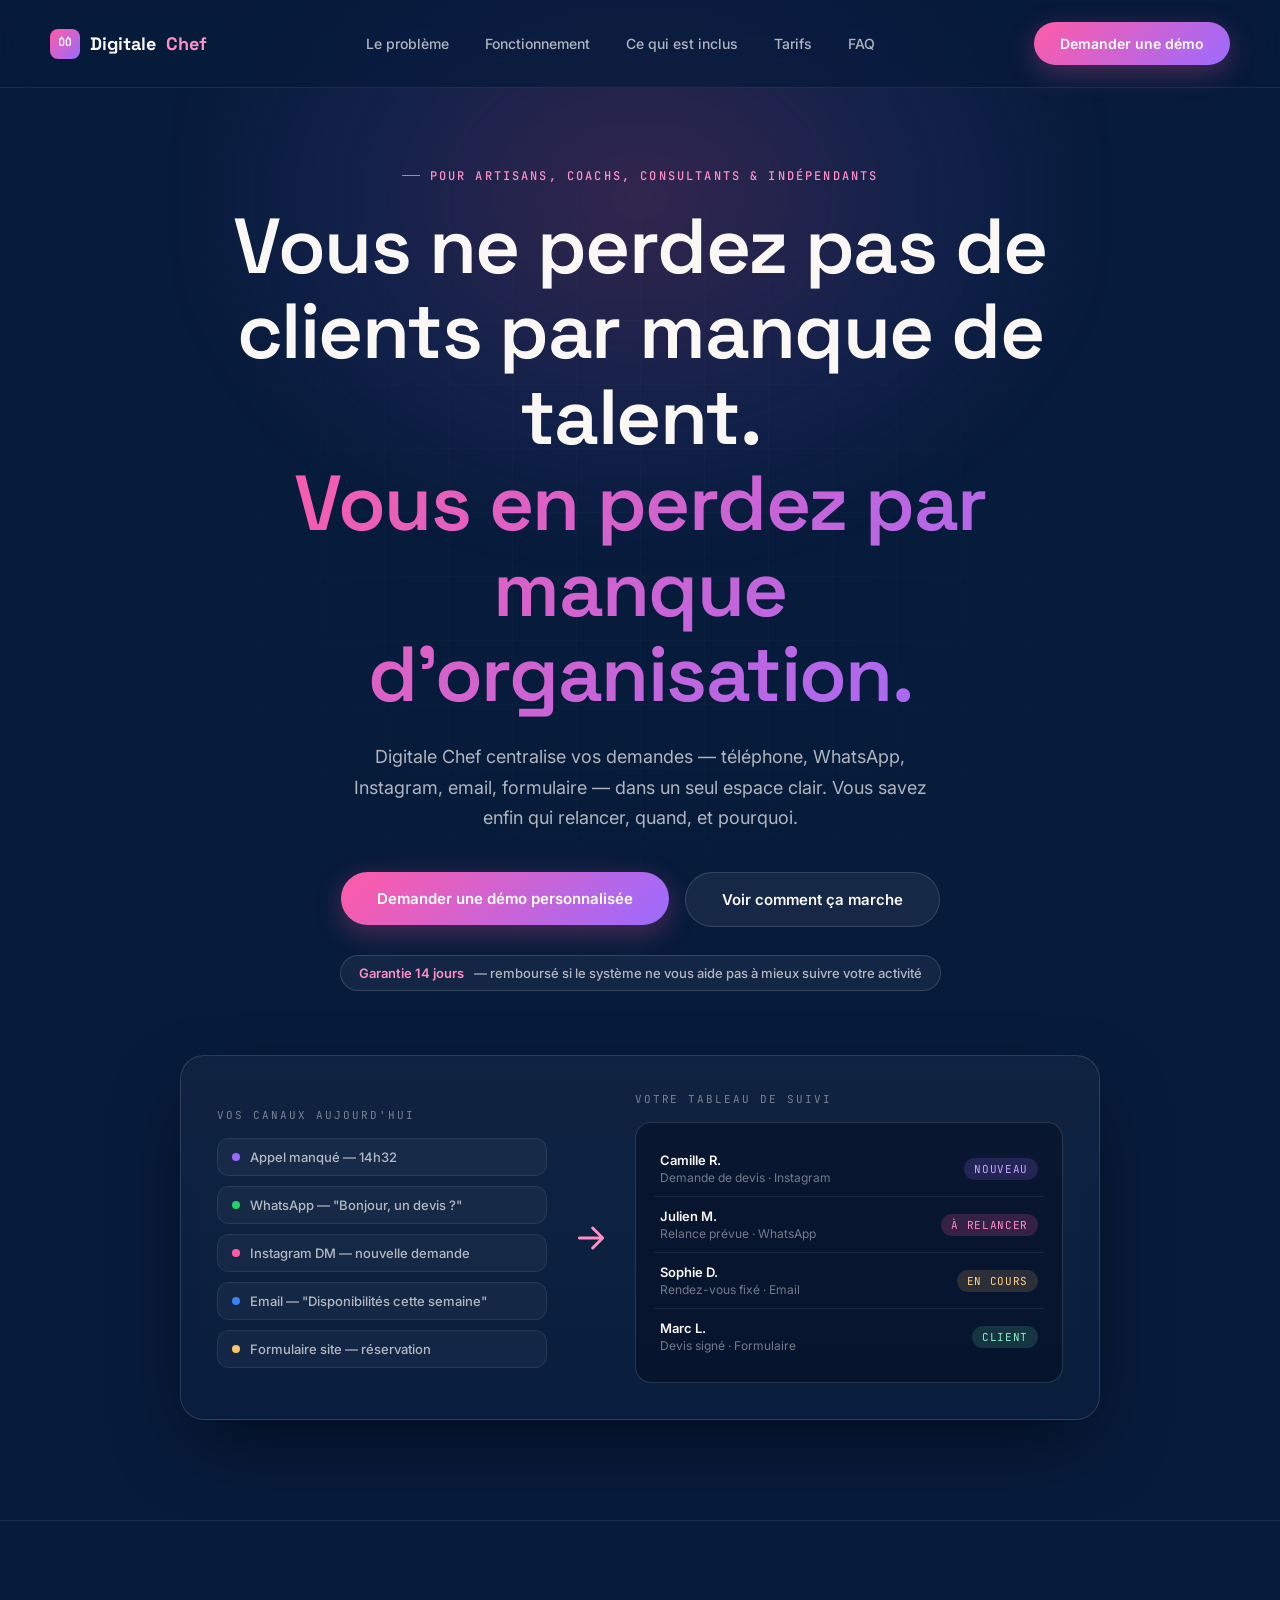
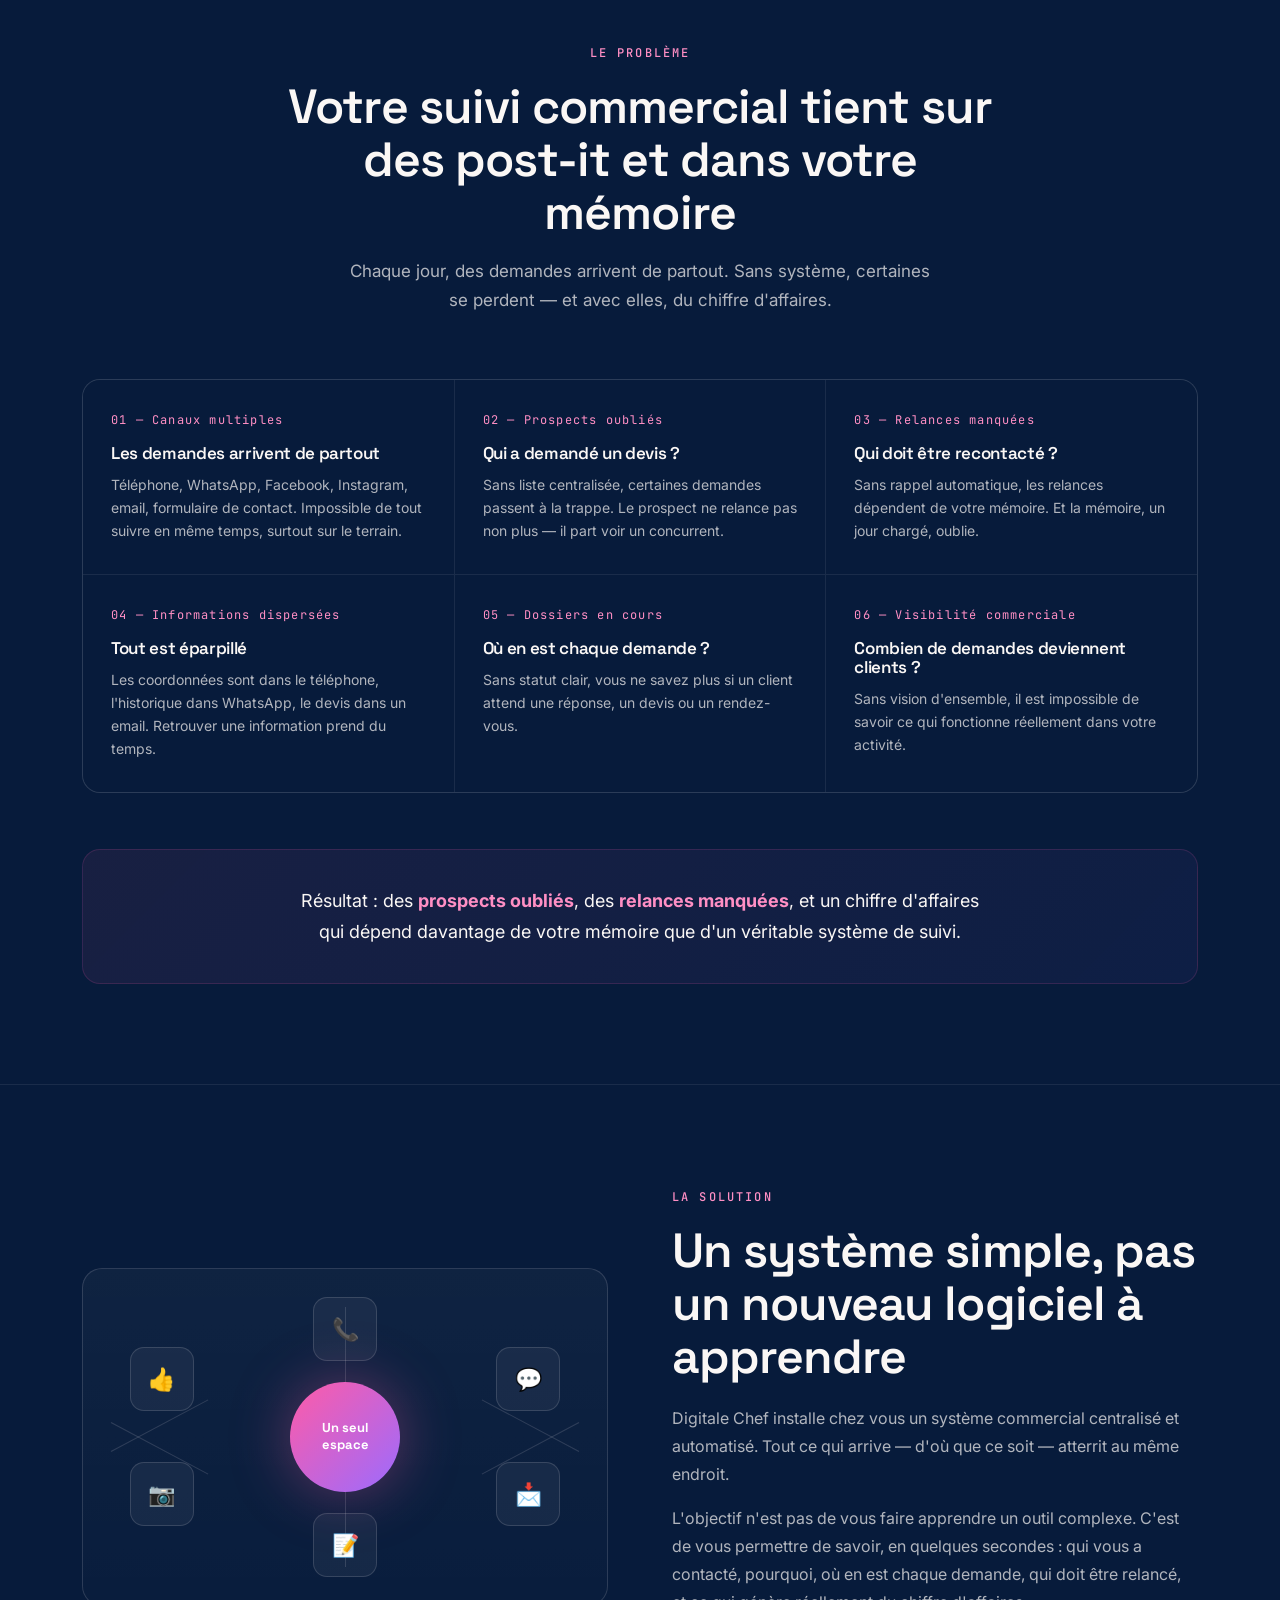
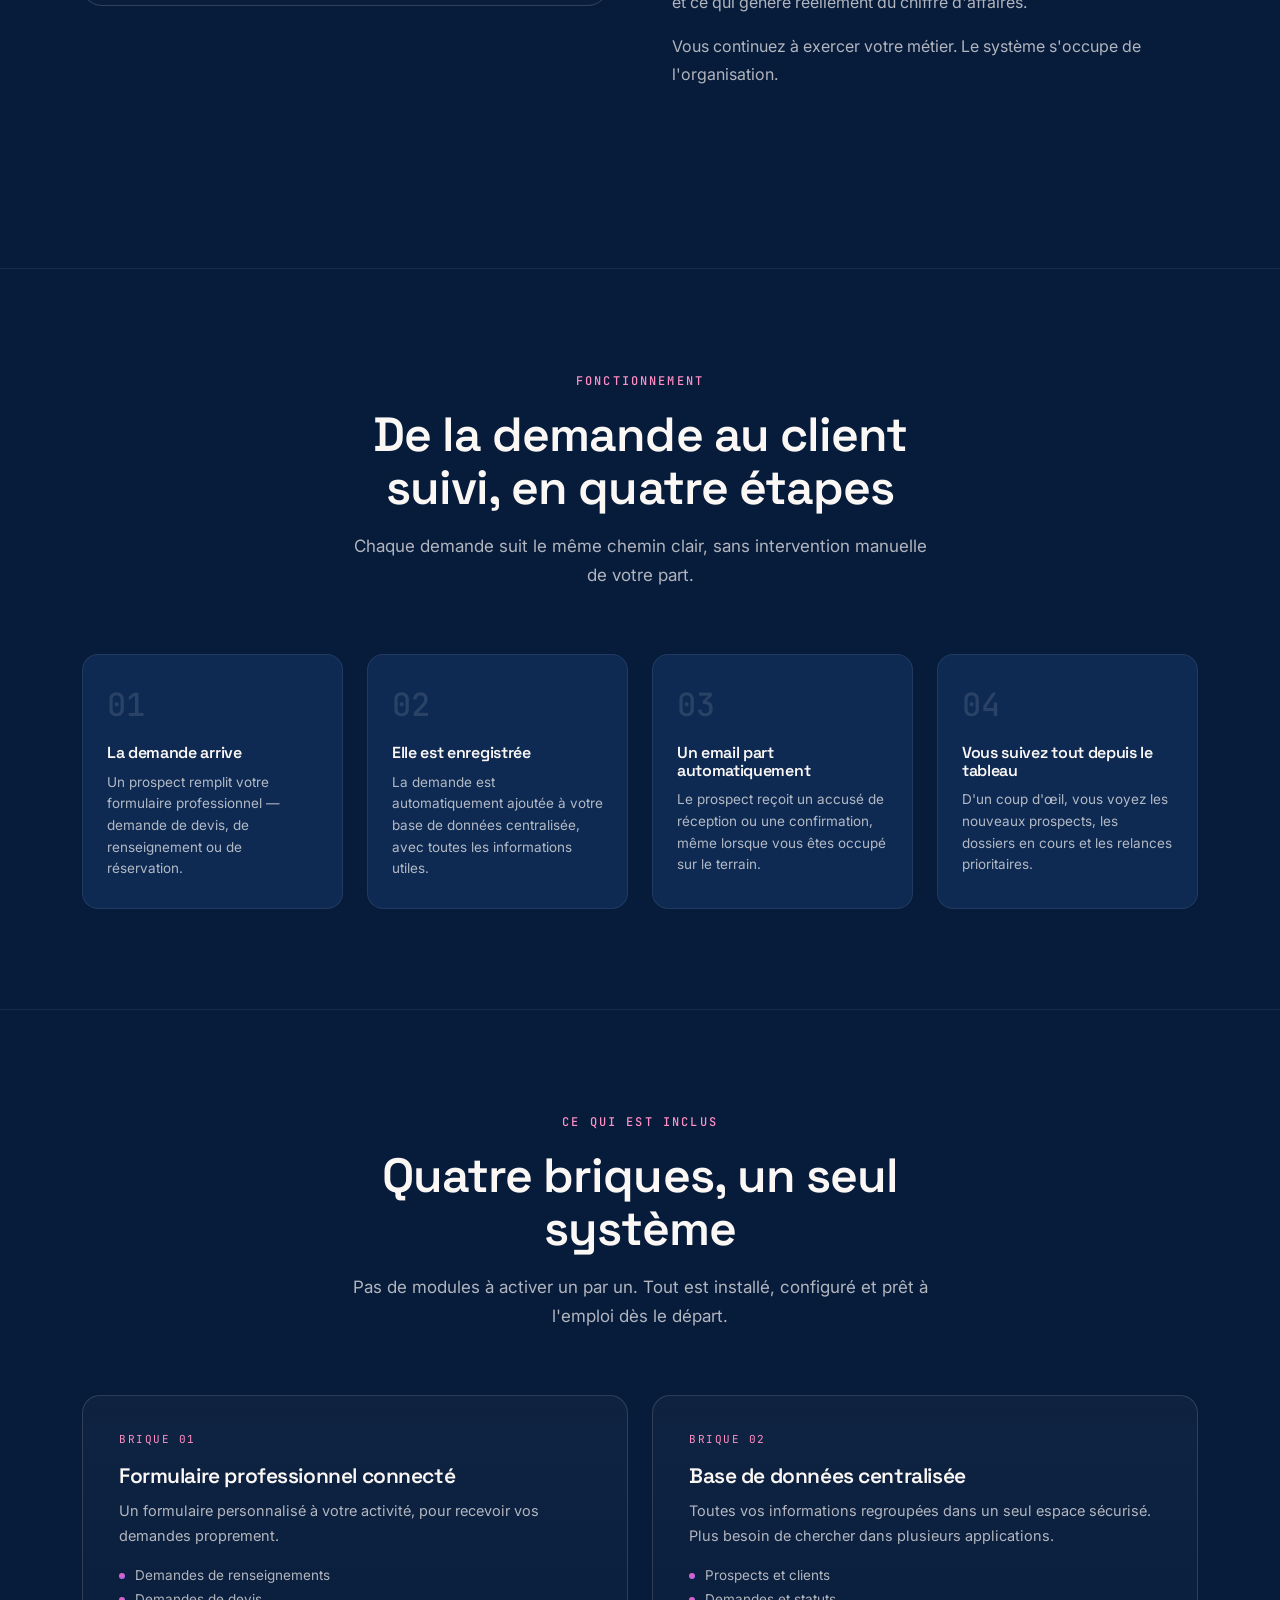
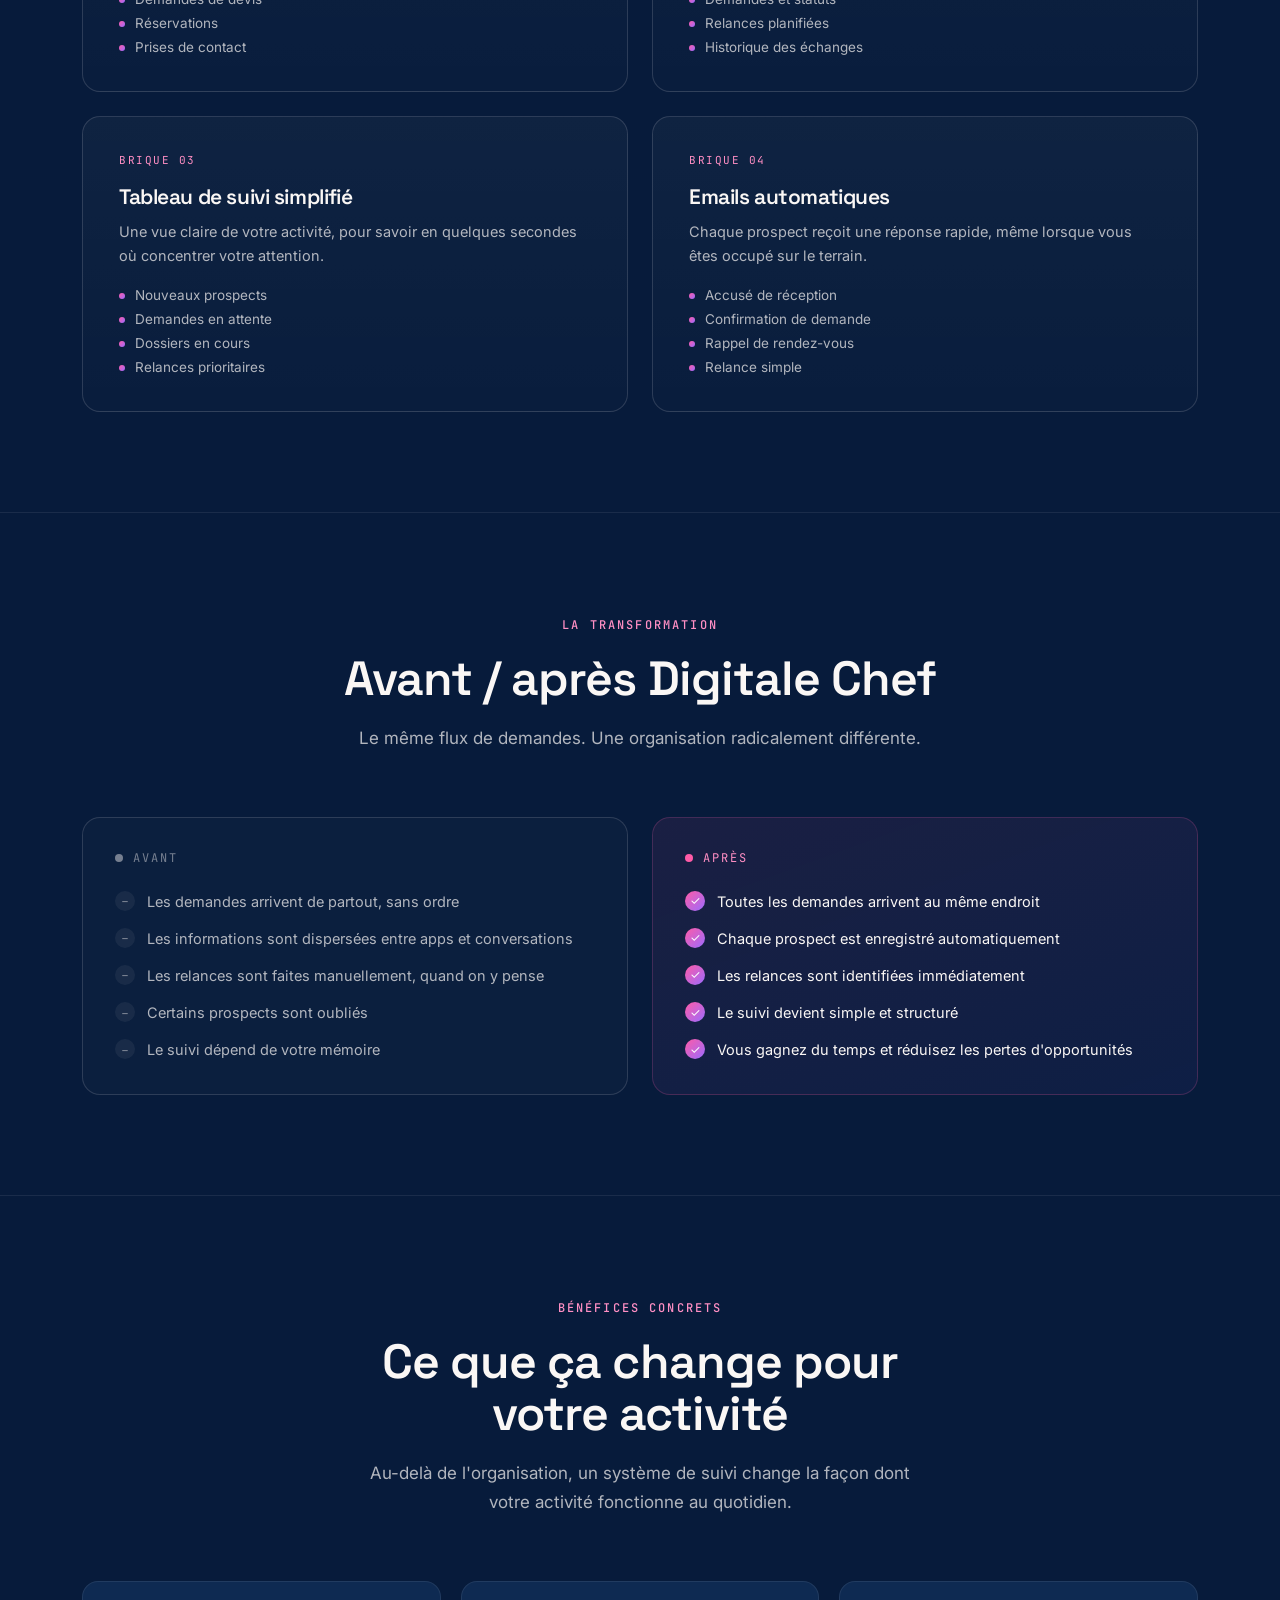
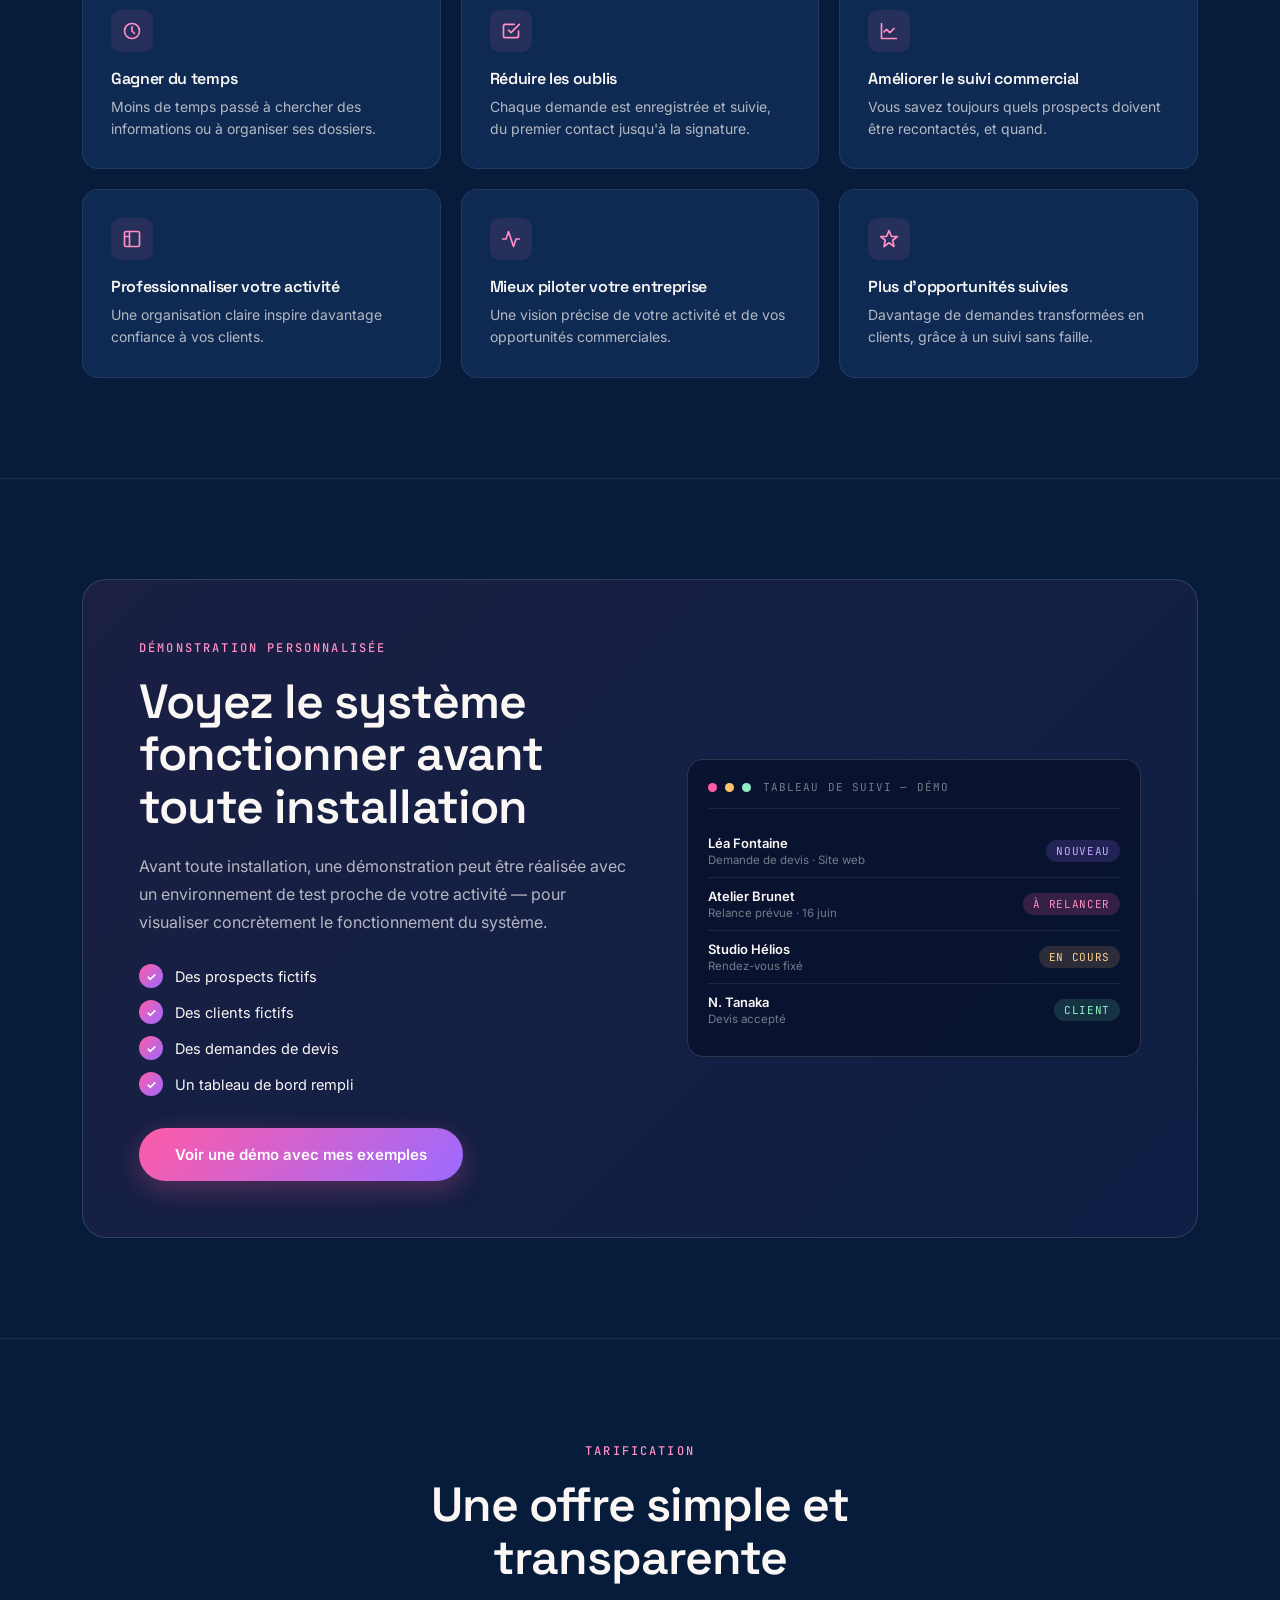
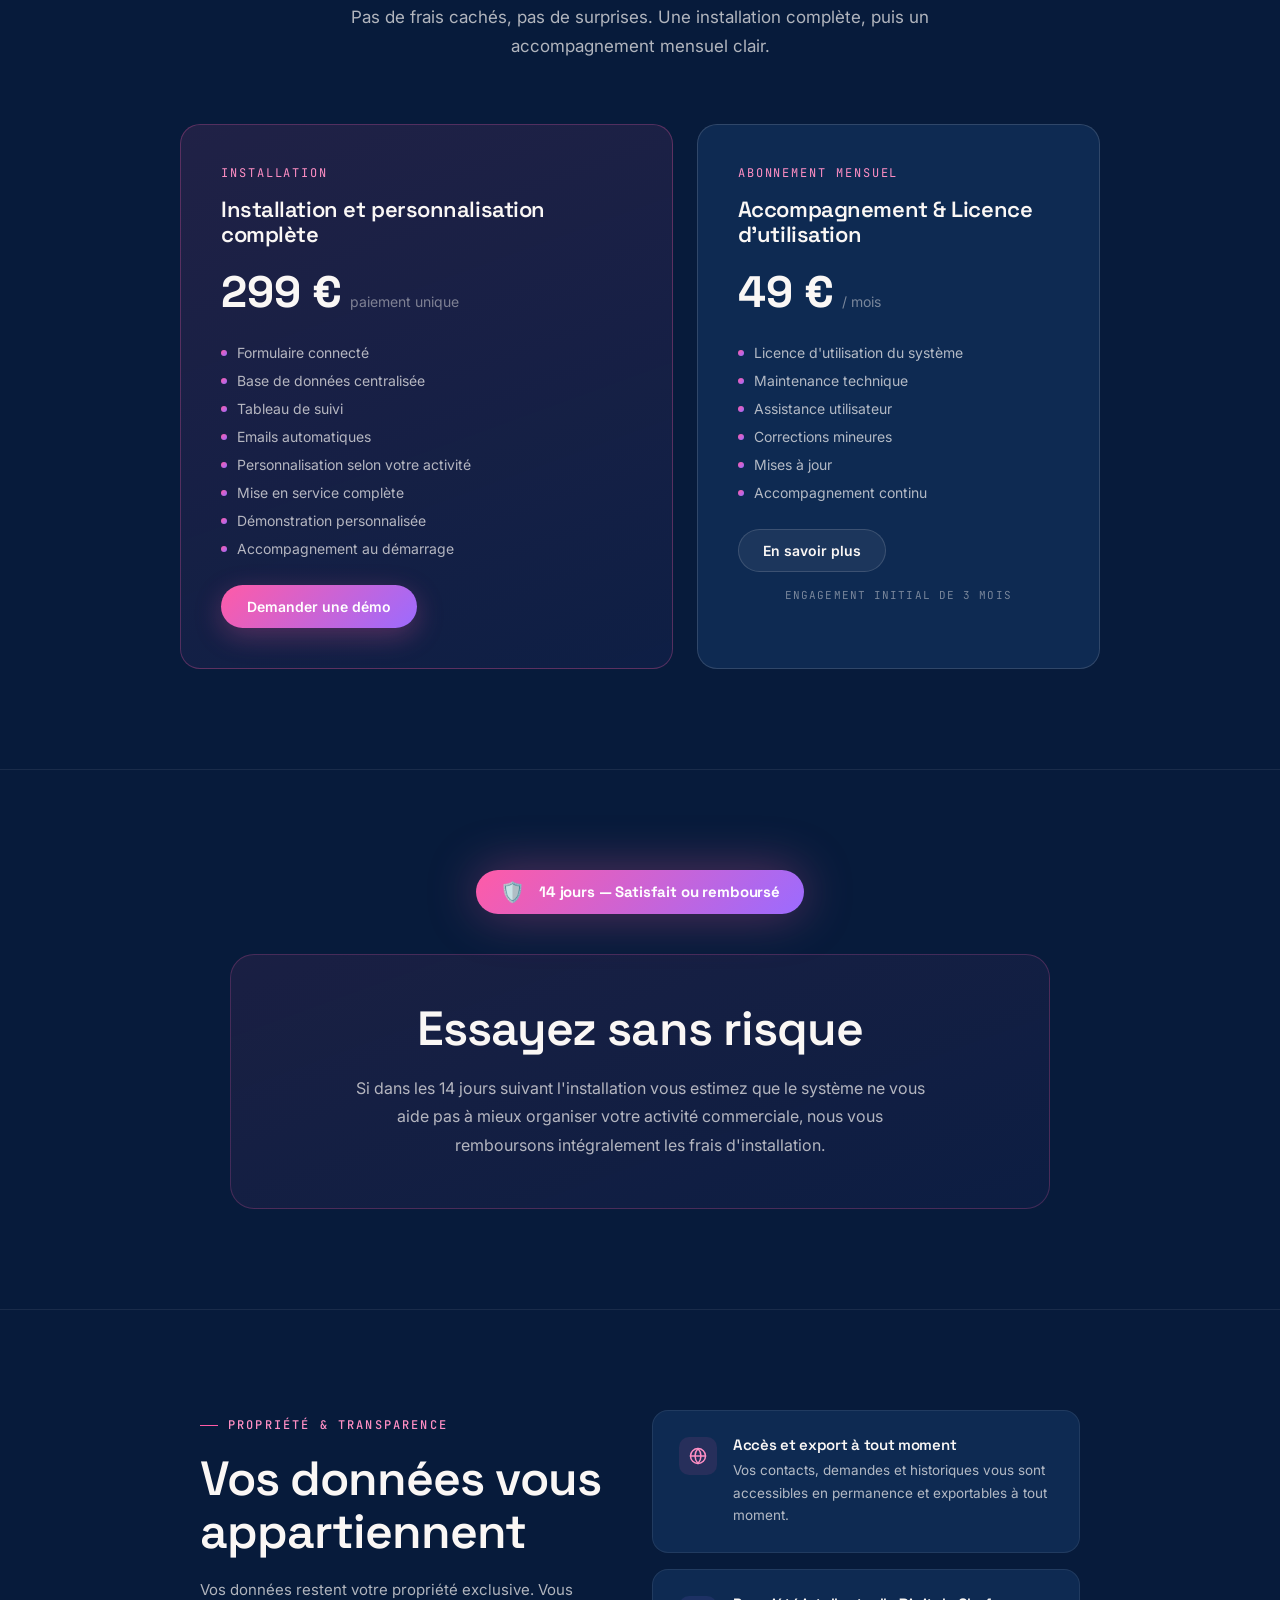
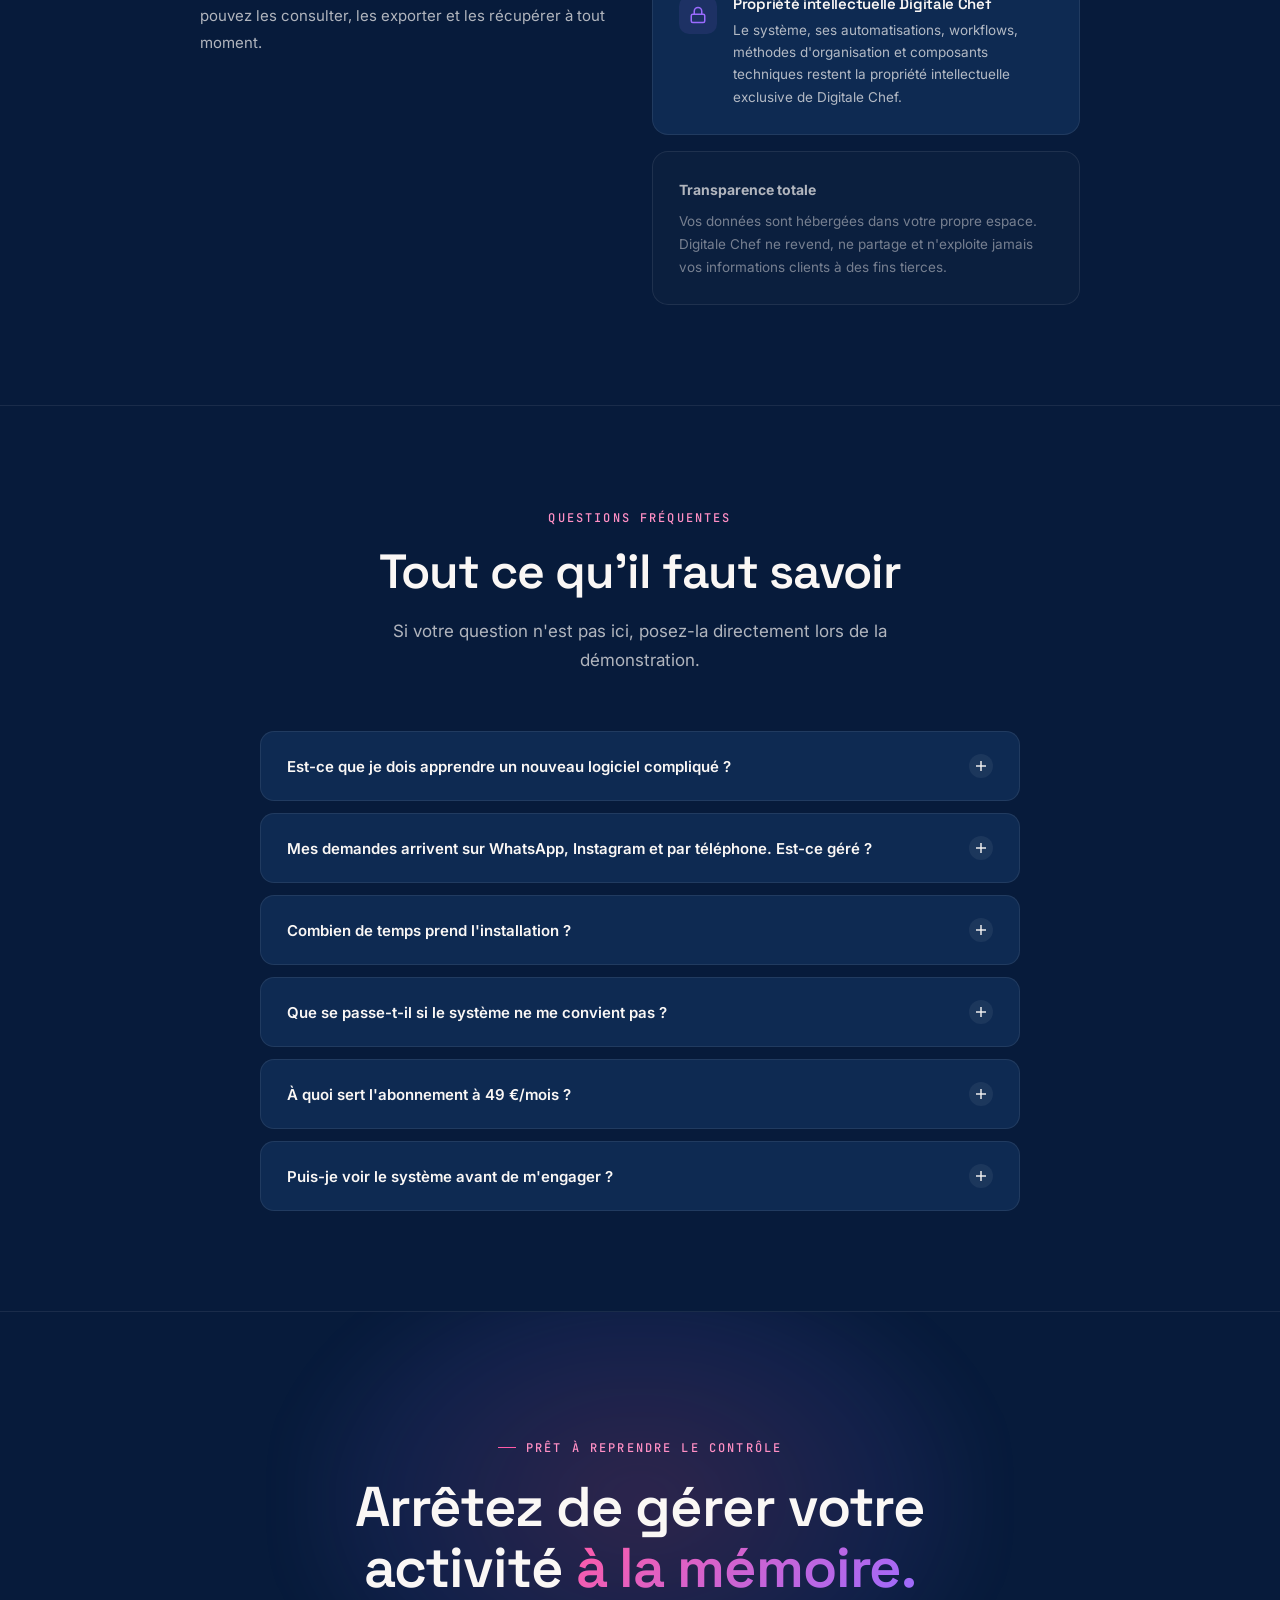
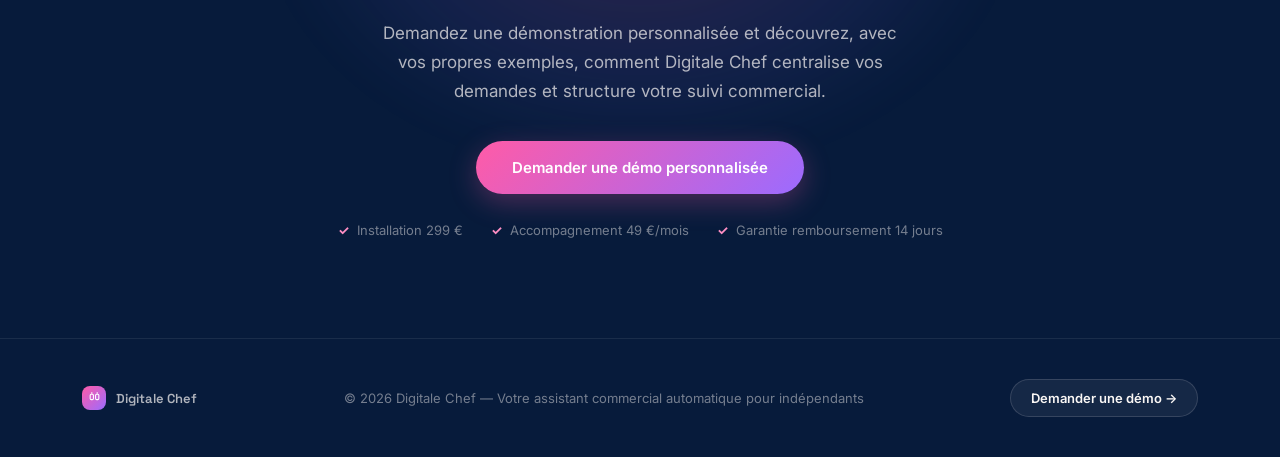
==== index.html @ 389bd67f "Add files via upload Première version de la landing page Digitale Chef complet" ====
<!DOCTYPE html>
<html lang="fr">
<head>
<meta charset="UTF-8">
<meta name="viewport" content="width=device-width, initial-scale=1.0">
<title>Digitale Chef — Votre assistant commercial automatique pour indépendants</title>
<link rel="preconnect" href="https://fonts.googleapis.com">
<link rel="preconnect" href="https://fonts.gstatic.com" crossorigin>
<link href="https://fonts.googleapis.com/css2?family=Space+Grotesk:wght@400;500;600;700&family=Inter:wght@300;400;500;600;700&family=JetBrains+Mono:wght@400;500&display=swap" rel="stylesheet">
<link rel="stylesheet" href="style.css">
</head>
<body>

<div id="cursor-halo"></div>

<!-- NAV -->
<nav>
  <div class="nav-inner">
    <a href="#" class="logo">
      <span class="logo-mark">
        <svg viewBox="0 0 24 24" fill="none" xmlns="http://www.w3.org/2000/svg">
          <rect x="4" y="4" width="6" height="10" rx="2" stroke="#fff" stroke-width="2"/>
          <rect x="14" y="4" width="6" height="10" rx="2" stroke="#fff" stroke-width="2"/>
          <circle cx="7" cy="2" r="1.4" fill="#fff"/>
          <circle cx="17" cy="2" r="1.4" fill="#fff"/>
        </svg>
      </span>
      Digitale <span class="logo-chef">Chef</span>
    </a>
    <div class="nav-links">
      <a href="#probleme" class="nav-link">Le problème</a>
      <a href="#fonctionnement" class="nav-link">Fonctionnement</a>
      <a href="#inclus" class="nav-link">Ce qui est inclus</a>
      <a href="#tarifs" class="nav-link">Tarifs</a>
      <a href="#faq" class="nav-link">FAQ</a>
    </div>
    <div class="magnetic">
      <a href="#contact" class="btn btn-primary">Demander une démo</a>
    </div>
  </div>
</nav>

<!-- HERO -->
<section class="hero">
  <div class="hero-bg-grid"></div>
  <div class="hero-glow"></div>
  <div class="hero-content">
    <div class="eyebrow" style="justify-content:center;"><span style="display:none"></span>Pour artisans, coachs, consultants & indépendants</div>
    <h1>
      Vous ne perdez pas de clients par manque de talent.
      <span class="line2 grad-text">Vous en perdez par manque d'organisation.</span>
    </h1>
    <p class="hero-sub">
      Digitale Chef centralise vos demandes — téléphone, WhatsApp, Instagram, email, formulaire — dans un seul espace clair. Vous savez enfin qui relancer, quand, et pourquoi.
    </p>
    <div class="hero-cta-row">
      <div class="magnetic"><a href="#contact" class="btn btn-primary btn-lg">Demander une démo personnalisée</a></div>
      <div class="magnetic"><a href="#fonctionnement" class="btn btn-ghost btn-lg">Voir comment ça marche</a></div>
    </div>
    <div class="hero-guarantee">
      <strong>Garantie 14 jours</strong> — remboursé si le système ne vous aide pas à mieux suivre votre activité
    </div>
  </div>

  <!-- SIGNATURE ELEMENT -->
  <div class="signature reveal">
    <div class="sig-grid">
      <div>
        <div class="sig-col-title">Vos canaux aujourd'hui</div>
        <div class="sig-channels">
          <div class="channel-pill"><span class="ch-dot" style="background:#9B6BFF;"></span> Appel manqué — 14h32</div>
          <div class="channel-pill"><span class="ch-dot" style="background:#25D366;"></span> WhatsApp — "Bonjour, un devis ?"</div>
          <div class="channel-pill"><span class="ch-dot" style="background:#FF5BA7;"></span> Instagram DM — nouvelle demande</div>
          <div class="channel-pill"><span class="ch-dot" style="background:#3B82F6;"></span> Email — "Disponibilités cette semaine"</div>
          <div class="channel-pill"><span class="ch-dot" style="background:#FFC46B;"></span> Formulaire site — réservation</div>
        </div>
      </div>
      <div class="sig-arrow">
        <svg viewBox="0 0 24 24" fill="none" xmlns="http://www.w3.org/2000/svg">
          <path d="M5 12H19M19 12L13 6M19 12L13 18" stroke="currentColor" stroke-width="1.8" stroke-linecap="round" stroke-linejoin="round"/>
        </svg>
      </div>
      <div>
        <div class="sig-col-title">Votre tableau de suivi</div>
        <div class="sig-board">
          <div class="sig-board-row">
            <div><div class="sig-name">Camille R.</div><div class="sig-meta">Demande de devis · Instagram</div></div>
            <div class="sig-status status-new">Nouveau</div>
          </div>
          <div class="sig-board-row">
            <div><div class="sig-name">Julien M.</div><div class="sig-meta">Relance prévue · WhatsApp</div></div>
            <div class="sig-status status-wait">À relancer</div>
          </div>
          <div class="sig-board-row">
            <div><div class="sig-name">Sophie D.</div><div class="sig-meta">Rendez-vous fixé · Email</div></div>
            <div class="sig-status status-progress">En cours</div>
          </div>
          <div class="sig-board-row">
            <div><div class="sig-name">Marc L.</div><div class="sig-meta">Devis signé · Formulaire</div></div>
            <div class="sig-status status-done">Client</div>
          </div>
        </div>
      </div>
    </div>
  </div>
</section>

<!-- PROBLEM -->
<section class="problem" id="probleme">
  <div class="wrap">
    <div class="problem-header">
      <div class="eyebrow">Le problème</div>
      <h2 class="section-title">Votre suivi commercial tient sur des post-it et dans votre mémoire</h2>
      <p class="section-lead">Chaque jour, des demandes arrivent de partout. Sans système, certaines se perdent — et avec elles, du chiffre d'affaires.</p>
    </div>
    <div class="problem-grid">
      <div class="problem-card reveal reveal-d1">
        <div class="problem-num">01 — Canaux multiples</div>
        <h4>Les demandes arrivent de partout</h4>
        <p>Téléphone, WhatsApp, Facebook, Instagram, email, formulaire de contact. Impossible de tout suivre en même temps, surtout sur le terrain.</p>
      </div>
      <div class="problem-card reveal reveal-d2">
        <div class="problem-num">02 — Prospects oubliés</div>
        <h4>Qui a demandé un devis ?</h4>
        <p>Sans liste centralisée, certaines demandes passent à la trappe. Le prospect ne relance pas non plus — il part voir un concurrent.</p>
      </div>
      <div class="problem-card reveal reveal-d3">
        <div class="problem-num">03 — Relances manquées</div>
        <h4>Qui doit être recontacté ?</h4>
        <p>Sans rappel automatique, les relances dépendent de votre mémoire. Et la mémoire, un jour chargé, oublie.</p>
      </div>
      <div class="problem-card reveal reveal-d1">
        <div class="problem-num">04 — Informations dispersées</div>
        <h4>Tout est éparpillé</h4>
        <p>Les coordonnées sont dans le téléphone, l'historique dans WhatsApp, le devis dans un email. Retrouver une information prend du temps.</p>
      </div>
      <div class="problem-card reveal reveal-d2">
        <div class="problem-num">05 — Dossiers en cours</div>
        <h4>Où en est chaque demande ?</h4>
        <p>Sans statut clair, vous ne savez plus si un client attend une réponse, un devis ou un rendez-vous.</p>
      </div>
      <div class="problem-card reveal reveal-d3">
        <div class="problem-num">06 — Visibilité commerciale</div>
        <h4>Combien de demandes deviennent clients ?</h4>
        <p>Sans vision d'ensemble, il est impossible de savoir ce qui fonctionne réellement dans votre activité.</p>
      </div>
    </div>
    <div class="problem-cost reveal">
      <p>Résultat : des <strong>prospects oubliés</strong>, des <strong>relances manquées</strong>, et un chiffre d'affaires qui dépend davantage de votre mémoire que d'un véritable système de suivi.</p>
    </div>
  </div>
</section>

<!-- SOLUTION -->
<section class="solution" id="solution">
  <div class="wrap">
    <div class="solution-top">
      <div class="solution-visual reveal">
        <div class="hub-diagram">
          <div class="hub-line" style="width:1px; height:100px; top:10px; left:50%;"></div>
          <div class="hub-line" style="width:1px; height:100px; bottom:10px; left:50%;"></div>
          <div class="hub-line" style="width:110px; height:1px; top:55%; right:0; transform-origin:right; transform:rotate(28deg);"></div>
          <div class="hub-line" style="width:110px; height:1px; bottom:55%; right:0; transform-origin:right; transform:rotate(-28deg);"></div>
          <div class="hub-line" style="width:110px; height:1px; top:55%; left:0; transform-origin:left; transform:rotate(-28deg);"></div>
          <div class="hub-line" style="width:110px; height:1px; bottom:55%; left:0; transform-origin:left; transform:rotate(28deg);"></div>
          <div class="hub-node n1">📞</div>
          <div class="hub-node n2">💬</div>
          <div class="hub-node n3">📩</div>
          <div class="hub-node n4">📝</div>
          <div class="hub-node n5">📷</div>
          <div class="hub-node n6">👍</div>
          <div class="hub-center">Un seul<br>espace</div>
        </div>
      </div>
      <div class="solution-content">
        <div class="eyebrow">La solution</div>
        <h2 class="section-title">Un système simple, pas un nouveau logiciel à apprendre</h2>
        <p>Digitale Chef installe chez vous un système commercial centralisé et automatisé. Tout ce qui arrive — d'où que ce soit — atterrit au même endroit.</p>
        <p>L'objectif n'est pas de vous faire apprendre un outil complexe. C'est de vous permettre de savoir, en quelques secondes : qui vous a contacté, pourquoi, où en est chaque demande, qui doit être relancé, et ce qui génère réellement du chiffre d'affaires.</p>
        <p>Vous continuez à exercer votre métier. Le système s'occupe de l'organisation.</p>
      </div>
    </div>
  </div>
</section>

<!-- HOW IT WORKS -->
<section class="how" id="fonctionnement">
  <div class="wrap">
    <div class="how-header">
      <div class="eyebrow">Fonctionnement</div>
      <h2 class="section-title">De la demande au client suivi, en quatre étapes</h2>
      <p class="section-lead">Chaque demande suit le même chemin clair, sans intervention manuelle de votre part.</p>
    </div>
    <div class="steps">
      <div class="step-card reveal reveal-d1">
        <div class="step-index">01</div>
        <h4>La demande arrive</h4>
        <p>Un prospect remplit votre formulaire professionnel — demande de devis, de renseignement ou de réservation.</p>
      </div>
      <div class="step-card reveal reveal-d2">
        <div class="step-index">02</div>
        <h4>Elle est enregistrée</h4>
        <p>La demande est automatiquement ajoutée à votre base de données centralisée, avec toutes les informations utiles.</p>
      </div>
      <div class="step-card reveal reveal-d3">
        <div class="step-index">03</div>
        <h4>Un email part automatiquement</h4>
        <p>Le prospect reçoit un accusé de réception ou une confirmation, même lorsque vous êtes occupé sur le terrain.</p>
      </div>
      <div class="step-card reveal reveal-d4">
        <div class="step-index">04</div>
        <h4>Vous suivez tout depuis le tableau</h4>
        <p>D'un coup d'œil, vous voyez les nouveaux prospects, les dossiers en cours et les relances prioritaires.</p>
      </div>
    </div>
  </div>
</section>

<!-- INCLUDED -->
<section class="included" id="inclus">
  <div class="wrap">
    <div class="included-header">
      <div class="eyebrow">Ce qui est inclus</div>
      <h2 class="section-title">Quatre briques, un seul système</h2>
      <p class="section-lead">Pas de modules à activer un par un. Tout est installé, configuré et prêt à l'emploi dès le départ.</p>
    </div>
    <div class="included-grid">
      <div class="feature-card reveal reveal-d1">
        <div class="feature-tag">Brique 01</div>
        <h3>Formulaire professionnel connecté</h3>
        <p>Un formulaire personnalisé à votre activité, pour recevoir vos demandes proprement.</p>
        <ul class="feature-list">
          <li>Demandes de renseignements</li>
          <li>Demandes de devis</li>
          <li>Réservations</li>
          <li>Prises de contact</li>
        </ul>
      </div>
      <div class="feature-card reveal reveal-d2">
        <div class="feature-tag">Brique 02</div>
        <h3>Base de données centralisée</h3>
        <p>Toutes vos informations regroupées dans un seul espace sécurisé. Plus besoin de chercher dans plusieurs applications.</p>
        <ul class="feature-list">
          <li>Prospects et clients</li>
          <li>Demandes et statuts</li>
          <li>Relances planifiées</li>
          <li>Historique des échanges</li>
        </ul>
      </div>
      <div class="feature-card reveal reveal-d1">
        <div class="feature-tag">Brique 03</div>
        <h3>Tableau de suivi simplifié</h3>
        <p>Une vue claire de votre activité, pour savoir en quelques secondes où concentrer votre attention.</p>
        <ul class="feature-list">
          <li>Nouveaux prospects</li>
          <li>Demandes en attente</li>
          <li>Dossiers en cours</li>
          <li>Relances prioritaires</li>
        </ul>
      </div>
      <div class="feature-card reveal reveal-d2">
        <div class="feature-tag">Brique 04</div>
        <h3>Emails automatiques</h3>
        <p>Chaque prospect reçoit une réponse rapide, même lorsque vous êtes occupé sur le terrain.</p>
        <ul class="feature-list">
          <li>Accusé de réception</li>
          <li>Confirmation de demande</li>
          <li>Rappel de rendez-vous</li>
          <li>Relance simple</li>
        </ul>
      </div>
    </div>
  </div>
</section>

<!-- BEFORE / AFTER -->
<section class="ba" id="transformation">
  <div class="wrap">
    <div class="ba-header">
      <div class="eyebrow">La transformation</div>
      <h2 class="section-title">Avant / après Digitale Chef</h2>
      <p class="section-lead">Le même flux de demandes. Une organisation radicalement différente.</p>
    </div>
    <div class="ba-grid">
      <div class="ba-card before reveal">
        <div class="ba-label"><span class="ba-dot"></span>Avant</div>
        <div class="ba-items">
          <div class="ba-item"><span class="ba-mark">−</span> Les demandes arrivent de partout, sans ordre</div>
          <div class="ba-item"><span class="ba-mark">−</span> Les informations sont dispersées entre apps et conversations</div>
          <div class="ba-item"><span class="ba-mark">−</span> Les relances sont faites manuellement, quand on y pense</div>
          <div class="ba-item"><span class="ba-mark">−</span> Certains prospects sont oubliés</div>
          <div class="ba-item"><span class="ba-mark">−</span> Le suivi dépend de votre mémoire</div>
        </div>
      </div>
      <div class="ba-card after reveal reveal-d2">
        <div class="ba-label"><span class="ba-dot"></span>Après</div>
        <div class="ba-items">
          <div class="ba-item"><span class="ba-mark">✓</span> Toutes les demandes arrivent au même endroit</div>
          <div class="ba-item"><span class="ba-mark">✓</span> Chaque prospect est enregistré automatiquement</div>
          <div class="ba-item"><span class="ba-mark">✓</span> Les relances sont identifiées immédiatement</div>
          <div class="ba-item"><span class="ba-mark">✓</span> Le suivi devient simple et structuré</div>
          <div class="ba-item"><span class="ba-mark">✓</span> Vous gagnez du temps et réduisez les pertes d'opportunités</div>
        </div>
      </div>
    </div>
  </div>
</section>

<!-- BENEFITS -->
<section class="benefits" id="benefices">
  <div class="wrap">
    <div class="benefits-header">
      <div class="eyebrow">Bénéfices concrets</div>
      <h2 class="section-title">Ce que ça change pour votre activité</h2>
      <p class="section-lead">Au-delà de l'organisation, un système de suivi change la façon dont votre activité fonctionne au quotidien.</p>
    </div>
    <div class="benefits-grid">
      <div class="benefit-card reveal reveal-d1">
        <div class="benefit-icon"><svg viewBox="0 0 24 24" fill="none" stroke-width="2" stroke-linecap="round" stroke-linejoin="round"><circle cx="12" cy="12" r="9"/><path d="M12 7v5l3 3"/></svg></div>
        <h4>Gagner du temps</h4>
        <p>Moins de temps passé à chercher des informations ou à organiser ses dossiers.</p>
      </div>
      <div class="benefit-card reveal reveal-d2">
        <div class="benefit-icon"><svg viewBox="0 0 24 24" fill="none" stroke-width="2" stroke-linecap="round" stroke-linejoin="round"><path d="M9 11l3 3L22 4"/><path d="M21 12v6a2 2 0 0 1-2 2H5a2 2 0 0 1-2-2V6a2 2 0 0 1 2-2h11"/></svg></div>
        <h4>Réduire les oublis</h4>
        <p>Chaque demande est enregistrée et suivie, du premier contact jusqu'à la signature.</p>
      </div>
      <div class="benefit-card reveal reveal-d3">
        <div class="benefit-icon"><svg viewBox="0 0 24 24" fill="none" stroke-width="2" stroke-linecap="round" stroke-linejoin="round"><path d="M3 3v18h18"/><path d="M18 9l-5 5-4-4-3 3"/></svg></div>
        <h4>Améliorer le suivi commercial</h4>
        <p>Vous savez toujours quels prospects doivent être recontactés, et quand.</p>
      </div>
      <div class="benefit-card reveal reveal-d1">
        <div class="benefit-icon"><svg viewBox="0 0 24 24" fill="none" stroke-width="2" stroke-linecap="round" stroke-linejoin="round"><rect x="3" y="3" width="18" height="18" rx="2"/><path d="M9 3v18M3 9h6"/></svg></div>
        <h4>Professionnaliser votre activité</h4>
        <p>Une organisation claire inspire davantage confiance à vos clients.</p>
      </div>
      <div class="benefit-card reveal reveal-d2">
        <div class="benefit-icon"><svg viewBox="0 0 24 24" fill="none" stroke-width="2" stroke-linecap="round" stroke-linejoin="round"><path d="M22 12h-4l-3 9L9 3l-3 9H2"/></svg></div>
        <h4>Mieux piloter votre entreprise</h4>
        <p>Une vision précise de votre activité et de vos opportunités commerciales.</p>
      </div>
      <div class="benefit-card reveal reveal-d3">
        <div class="benefit-icon"><svg viewBox="0 0 24 24" fill="none" stroke-width="2" stroke-linecap="round" stroke-linejoin="round"><path d="M12 2l3 7h7l-5.5 4.5L18 21l-6-4.5L6 21l1.5-7.5L2 9h7z"/></svg></div>
        <h4>Plus d'opportunités suivies</h4>
        <p>Davantage de demandes transformées en clients, grâce à un suivi sans faille.</p>
      </div>
    </div>
  </div>
</section>

<!-- DEMO -->
<section class="demo" id="demonstration">
  <div class="wrap">
    <div class="demo-card reveal">
      <div class="demo-content">
        <div class="eyebrow">Démonstration personnalisée</div>
        <h2 class="section-title">Voyez le système fonctionner avant toute installation</h2>
        <p>Avant toute installation, une démonstration peut être réalisée avec un environnement de test proche de votre activité — pour visualiser concrètement le fonctionnement du système.</p>
        <ul class="demo-list">
          <li>Des prospects fictifs</li>
          <li>Des clients fictifs</li>
          <li>Des demandes de devis</li>
          <li>Un tableau de bord rempli</li>
        </ul>
        <div class="magnetic"><a href="#contact" class="btn btn-primary btn-lg">Voir une démo avec mes exemples</a></div>
      </div>
      <div class="demo-mock">
        <div class="demo-mock-header">
          <span class="demo-mock-dot" style="background:#FF5BA7;"></span>
          <span class="demo-mock-dot" style="background:#FFC46B;"></span>
          <span class="demo-mock-dot" style="background:#8FF0C8;"></span>
          <span class="demo-mock-title">Tableau de suivi — démo</span>
        </div>
        <div class="demo-mock-row">
          <div><div class="demo-mock-name">Léa Fontaine</div><div class="demo-mock-sub">Demande de devis · Site web</div></div>
          <div class="sig-status status-new">Nouveau</div>
        </div>
        <div class="demo-mock-row">
          <div><div class="demo-mock-name">Atelier Brunet</div><div class="demo-mock-sub">Relance prévue · 16 juin</div></div>
          <div class="sig-status status-wait">À relancer</div>
        </div>
        <div class="demo-mock-row">
          <div><div class="demo-mock-name">Studio Hélios</div><div class="demo-mock-sub">Rendez-vous fixé</div></div>
          <div class="sig-status status-progress">En cours</div>
        </div>
        <div class="demo-mock-row">
          <div><div class="demo-mock-name">N. Tanaka</div><div class="demo-mock-sub">Devis accepté</div></div>
          <div class="sig-status status-done">Client</div>
        </div>
      </div>
    </div>
  </div>
</section>

<!-- PRICING -->
<section class="pricing" id="tarifs">
  <div class="wrap">
    <div class="pricing-header">
      <div class="eyebrow">Tarification</div>
      <h2 class="section-title">Une offre simple et transparente</h2>
      <p class="section-lead">Pas de frais cachés, pas de surprises. Une installation complète, puis un accompagnement mensuel clair.</p>
    </div>
    <div class="pricing-grid">
      <div class="price-card main reveal">
        <div class="price-label">Installation</div>
        <h3>Installation et personnalisation complète</h3>
        <div class="price-value"><span class="amount">299 €</span><span class="period">paiement unique</span></div>
        <ul class="price-list">
          <li>Formulaire connecté</li>
          <li>Base de données centralisée</li>
          <li>Tableau de suivi</li>
          <li>Emails automatiques</li>
          <li>Personnalisation selon votre activité</li>
          <li>Mise en service complète</li>
          <li>Démonstration personnalisée</li>
          <li>Accompagnement au démarrage</li>
        </ul>
        <div class="magnetic"><a href="#contact" class="btn btn-primary">Demander une démo</a></div>
      </div>
      <div class="price-card sub reveal reveal-d2">
        <div class="price-label">Abonnement mensuel</div>
        <h3>Accompagnement &amp; Licence d'utilisation</h3>
        <div class="price-value"><span class="amount">49 €</span><span class="period">/ mois</span></div>
        <ul class="price-list">
          <li>Licence d'utilisation du système</li>
          <li>Maintenance technique</li>
          <li>Assistance utilisateur</li>
          <li>Corrections mineures</li>
          <li>Mises à jour</li>
          <li>Accompagnement continu</li>
        </ul>
        <div class="magnetic"><a href="#contact" class="btn btn-ghost">En savoir plus</a></div>
        <p class="price-engagement">Engagement initial de 3 mois</p>
      </div>
    </div>
  </div>
</section>

<!-- GUARANTEE -->
<section class="guarantee" id="garantie">
  <div class="wrap">
    <div class="guarantee-inner reveal">
      <div class="guarantee-badge">
        <span class="guarantee-badge-icon">🛡️</span>
        <span class="guarantee-badge-text">14 jours — Satisfait ou remboursé</span>
      </div>
      <div class="guarantee-card">
        <h2 class="section-title">Essayez sans risque</h2>
        <p>Si dans les 14 jours suivant l'installation vous estimez que le système ne vous aide pas à mieux organiser votre activité commerciale, nous vous remboursons intégralement les frais d'installation.</p>
      </div>
    </div>
  </div>
</section>

<!-- DATA OWNERSHIP -->
<section class="data-ownership" id="donnees">
  <div class="wrap">
    <div class="data-inner">
      <div class="data-left reveal">
        <div class="eyebrow">Propriété &amp; transparence</div>
        <h2 class="section-title">Vos données vous appartiennent</h2>
        <p>Vos données restent votre propriété exclusive. Vous pouvez les consulter, les exporter et les récupérer à tout moment.</p>
      </div>
      <div class="data-right">
        <div class="data-card reveal reveal-d1">
          <div class="data-card-icon" style="background:rgba(255,91,167,0.1);">
            <svg viewBox="0 0 24 24" fill="none" stroke="var(--pink-soft)" stroke-width="2" stroke-linecap="round" stroke-linejoin="round"><path d="M12 2a10 10 0 1 0 0 20 10 10 0 0 0 0-20z"/><path d="M2 12h20M12 2a15.3 15.3 0 0 1 4 10 15.3 15.3 0 0 1-4 10 15.3 15.3 0 0 1-4-10 15.3 15.3 0 0 1 4-10z"/></svg>
          </div>
          <div>
            <h4>Accès et export à tout moment</h4>
            <p>Vos contacts, demandes et historiques vous sont accessibles en permanence et exportables à tout moment.</p>
          </div>
        </div>
        <div class="data-card reveal reveal-d2">
          <div class="data-card-icon" style="background:rgba(155,107,255,0.1);">
            <svg viewBox="0 0 24 24" fill="none" stroke="var(--violet)" stroke-width="2" stroke-linecap="round" stroke-linejoin="round"><rect x="3" y="11" width="18" height="11" rx="2"/><path d="M7 11V7a5 5 0 0 1 10 0v4"/></svg>
          </div>
          <div>
            <h4>Propriété intellectuelle Digitale Chef</h4>
            <p>Le système, ses automatisations, workflows, méthodes d'organisation et composants techniques restent la propriété intellectuelle exclusive de Digitale Chef.</p>
          </div>
        </div>
        <div class="data-ip reveal reveal-d3">
          <strong>Transparence totale</strong>
          Vos données sont hébergées dans votre propre espace. Digitale Chef ne revend, ne partage et n'exploite jamais vos informations clients à des fins tierces.
        </div>
      </div>
    </div>
  </div>
</section>

<!-- FAQ -->
<section class="faq" id="faq">
  <div class="wrap">
    <div class="faq-header">
      <div class="eyebrow">Questions fréquentes</div>
      <h2 class="section-title">Tout ce qu'il faut savoir</h2>
      <p class="section-lead">Si votre question n'est pas ici, posez-la directement lors de la démonstration.</p>
    </div>
    <div class="faq-list">
      <details class="faq-item">
        <summary>Est-ce que je dois apprendre un nouveau logiciel compliqué ?<span class="faq-icon"></span></summary>
        <div class="faq-body">Non. Digitale Chef n'est pas un logiciel supplémentaire à maîtriser. C'est un système installé et configuré pour vous, avec une formation à l'utilisation incluse. Vous utilisez un tableau de suivi simple, pensé pour être lu en quelques secondes.</div>
      </details>
      <details class="faq-item">
        <summary>Mes demandes arrivent sur WhatsApp, Instagram et par téléphone. Est-ce géré ?<span class="faq-icon"></span></summary>
        <div class="faq-body">Le formulaire professionnel connecté centralise les demandes de renseignements, devis, réservations et prises de contact. Chaque nouvelle demande est automatiquement enregistrée dans votre base de données, quel que soit le point d'entrée configuré lors de l'installation.</div>
      </details>
      <details class="faq-item">
        <summary>Combien de temps prend l'installation ?<span class="faq-icon"></span></summary>
        <div class="faq-body">L'installation comprend la mise en place du système, le paramétrage des formulaires, la création de la base de données, la configuration des automatisations, la création du tableau de suivi et votre formation. Le délai exact est précisé lors de la démonstration personnalisée, selon votre activité.</div>
      </details>
      <details class="faq-item">
        <summary>Que se passe-t-il si le système ne me convient pas ?<span class="faq-icon"></span></summary>
        <div class="faq-body">Vous bénéficiez d'une garantie de 14 jours. Si vous estimez que le système ne vous aide pas à mieux suivre vos demandes, à gagner du temps ou à mieux organiser votre activité, l'installation vous est intégralement remboursée.</div>
      </details>
      <details class="faq-item">
        <summary>À quoi sert l'abonnement à 49 €/mois ?<span class="faq-icon"></span></summary>
        <div class="faq-body">L'abonnement couvre le support, l'assistance, les corrections, les mises à jour et les optimisations mineures du système, pour qu'il continue de fonctionner correctement dans le temps.</div>
      </details>
      <details class="faq-item">
        <summary>Puis-je voir le système avant de m'engager ?<span class="faq-icon"></span></summary>
        <div class="faq-body">Oui. Une démonstration personnalisée peut être réalisée avec un environnement de test comprenant des prospects fictifs, des clients fictifs, des demandes de devis et un tableau de bord rempli, avec des exemples proches de votre activité.</div>
      </details>
    </div>
  </div>
</section>

<!-- FINAL CTA -->
<section class="final" id="contact">
  <div class="final-glow"></div>
  <div class="final-content">
    <div class="eyebrow" style="justify-content:center;">Prêt à reprendre le contrôle</div>
    <h2>Arrêtez de gérer votre activité <span class="grad-text">à la mémoire.</span></h2>
    <p>Demandez une démonstration personnalisée et découvrez, avec vos propres exemples, comment Digitale Chef centralise vos demandes et structure votre suivi commercial.</p>
    <div class="final-cta-row">
      <div class="magnetic"><a href="#" class="btn btn-primary btn-lg">Demander une démo personnalisée</a></div>
    </div>
    <div class="final-trust">
      <span>Installation 299 €</span>
      <span>Accompagnement 49 €/mois</span>
      <span>Garantie remboursement 14 jours</span>
    </div>
  </div>
</section>

<!-- FOOTER -->
<footer>
  <div class="wrap footer-inner">
    <div class="footer-logo">
      <span class="logo-mark" style="width:24px;height:24px;">
        <svg viewBox="0 0 24 24" fill="none" xmlns="http://www.w3.org/2000/svg" style="width:13px;height:13px;">
          <rect x="4" y="4" width="6" height="10" rx="2" stroke="#fff" stroke-width="2"/>
          <rect x="14" y="4" width="6" height="10" rx="2" stroke="#fff" stroke-width="2"/>
          <circle cx="7" cy="2" r="1.4" fill="#fff"/>
          <circle cx="17" cy="2" r="1.4" fill="#fff"/>
        </svg>
      </span>
      Digitale Chef
    </div>
    <span>© 2026 Digitale Chef — Votre assistant commercial automatique pour indépendants</span>
    <a href="#contact" class="btn btn-ghost" style="padding:10px 20px;font-size:13px;">Demander une démo →</a>
  </div>
</footer>

<script src="script.js"></script>
</body>
</html>
---- style.css ----
:root {
    --navy: #071B3B;
    --navy-deep: #050F26;
    --navy-card: #0E2A52;
    --navy-card-light: #11315E;
    --pink: #FF5BA7;
    --pink-soft: #FF8FC4;
    --violet: #9B6BFF;
    --offwhite: #FAF7F5;
    --offwhite-dim: rgba(250,247,245,0.7);
    --offwhite-faint: rgba(250,247,245,0.45);
    --line: rgba(250,247,245,0.08);
    --line-strong: rgba(250,247,245,0.14);
    --grad-main: linear-gradient(135deg, var(--pink) 0%, var(--violet) 100%);
  }

  *, *::before, *::after { box-sizing: border-box; margin: 0; padding: 0; }
  html { scroll-behavior: smooth; }

  body {
    font-family: 'Inter', sans-serif;
    background: var(--navy);
    color: var(--offwhite);
    overflow-x: hidden;
    -webkit-font-smoothing: antialiased;
  }

  ::selection { background: var(--pink); color: var(--navy); }

  h1, h2, h3, h4, .display {
    font-family: 'Space Grotesk', sans-serif;
    font-weight: 600;
    letter-spacing: -0.02em;
    line-height: 1.1;
  }

  .mono {
    font-family: 'JetBrains Mono', monospace;
    letter-spacing: 0.04em;
  }

  .grad-text {
    background: var(--grad-main);
    -webkit-background-clip: text;
    -webkit-text-fill-color: transparent;
    background-clip: text;
  }

  a { color: inherit; }

  /* ============ CURSOR HALO ============ */
  #cursor-halo {
    position: fixed;
    top: 0; left: 0;
    width: 480px; height: 480px;
    border-radius: 50%;
    background: radial-gradient(circle, rgba(255,91,167,0.16) 0%, rgba(155,107,255,0.08) 45%, transparent 75%);
    pointer-events: none;
    z-index: 0;
    transform: translate(-50%, -50%);
    will-change: transform;
    transition: width 0.4s ease, height 0.4s ease, opacity 0.4s ease;
    opacity: 0;
  }
  #cursor-halo.active { opacity: 1; }
  #cursor-halo.boost {
    width: 680px; height: 680px;
    background: radial-gradient(circle, rgba(255,91,167,0.26) 0%, rgba(155,107,255,0.14) 45%, transparent 75%);
  }

  /* ============ LAYOUT HELPERS ============ */
  .wrap {
    max-width: 1180px;
    margin: 0 auto;
    padding: 0 32px;
  }
  section { position: relative; z-index: 1; }

  .eyebrow {
    display: inline-flex;
    align-items: center;
    gap: 10px;
    font-family: 'JetBrains Mono', monospace;
    font-size: 12px;
    font-weight: 500;
    letter-spacing: 0.18em;
    text-transform: uppercase;
    color: var(--pink-soft);
    margin-bottom: 20px;
  }
  .eyebrow::before {
    content: '';
    display: block;
    width: 18px; height: 1px;
    background: var(--pink);
  }

  .section-title {
    font-size: clamp(30px, 4.2vw, 48px);
    margin-bottom: 18px;
    color: var(--offwhite);
  }
  .section-lead {
    font-size: 17px;
    line-height: 1.7;
    color: var(--offwhite-dim);
    max-width: 580px;
  }

  /* ============ NAV ============ */
  nav {
    position: fixed; top: 0; left: 0; right: 0; z-index: 100;
    display: flex; align-items: center; justify-content: space-between;
    padding: 22px 32px;
    background: rgba(7,27,59,0.7);
    backdrop-filter: blur(16px);
    border-bottom: 1px solid var(--line);
  }
  .nav-inner { max-width: 1180px; margin: 0 auto; width: 100%; display: flex; align-items: center; justify-content: space-between; }
  .logo {
    display: flex; align-items: center; gap: 10px;
    font-family: 'Space Grotesk', sans-serif;
    font-size: 18px; font-weight: 700;
    text-decoration: none;
    color: var(--offwhite);
  }
  .logo-mark {
    width: 30px; height: 30px;
    border-radius: 8px;
    background: var(--grad-main);
    display: flex; align-items: center; justify-content: center;
    flex-shrink: 0;
  }
  .logo-mark svg { width: 16px; height: 16px; }
  .logo-chef { color: var(--pink-soft); }

  .nav-links {
    display: flex; align-items: center; gap: 36px;
  }
  .nav-link {
    font-size: 14px; font-weight: 500;
    color: var(--offwhite-dim);
    text-decoration: none;
    transition: color 0.25s;
  }
  .nav-link:hover { color: var(--offwhite); }

  .btn {
    display: inline-flex; align-items: center; justify-content: center; gap: 8px;
    font-family: 'Inter', sans-serif;
    font-weight: 600;
    font-size: 14px;
    text-decoration: none;
    cursor: pointer;
    border: none;
    border-radius: 999px;
    transition: transform 0.35s cubic-bezier(.2,.8,.2,1), box-shadow 0.35s ease, background 0.3s ease;
    white-space: nowrap;
  }
  .btn-primary {
    background: var(--grad-main);
    color: #fff;
    padding: 13px 26px;
    box-shadow: 0 8px 28px rgba(255,91,167,0.28);
  }
  .btn-primary:hover { box-shadow: 0 12px 40px rgba(255,91,167,0.42); }
  .btn-ghost {
    background: rgba(250,247,245,0.06);
    color: var(--offwhite);
    border: 1px solid var(--line-strong);
    padding: 12px 24px;
  }
  .btn-ghost:hover { background: rgba(250,247,245,0.1); border-color: rgba(250,247,245,0.25); }
  .btn-lg { padding: 17px 36px; font-size: 15px; }

  /* magnetic CTA wrapper */
  .magnetic { display: inline-block; }

  /* ============ HERO ============ */
  .hero {
    min-height: 100vh;
    display: flex; flex-direction: column; align-items: center; justify-content: center;
    text-align: center;
    padding: 160px 32px 100px;
    position: relative;
    overflow: hidden;
  }
  .hero-bg-grid {
    position: absolute; inset: 0;
    background-image:
      linear-gradient(rgba(250,247,245,0.025) 1px, transparent 1px),
      linear-gradient(90deg, rgba(250,247,245,0.025) 1px, transparent 1px);
    background-size: 64px 64px;
    mask-image: radial-gradient(ellipse 60% 50% at 50% 35%, black 0%, transparent 75%);
    pointer-events: none;
  }
  .hero-glow {
    position: absolute;
    top: -10%; left: 50%;
    width: 900px; height: 700px;
    transform: translateX(-50%);
    background: radial-gradient(ellipse at center, rgba(255,91,167,0.18) 0%, rgba(155,107,255,0.08) 45%, transparent 75%);
    pointer-events: none;
    filter: blur(20px);
  }

  .hero-content { position: relative; z-index: 2; max-width: 820px; }

  .hero h1 {
    font-size: clamp(38px, 6.4vw, 78px);
    margin-bottom: 24px;
  }
  .hero h1 .line2 { display: block; }

  .hero-sub {
    font-size: 18px; line-height: 1.7;
    color: var(--offwhite-dim);
    max-width: 600px;
    margin: 0 auto 38px;
  }

  .hero-cta-row {
    display: flex; gap: 16px; justify-content: center; flex-wrap: wrap;
    margin-bottom: 28px;
  }

  .hero-guarantee {
    display: inline-flex; align-items: center; gap: 10px;
    font-size: 13px; font-weight: 500;
    color: var(--offwhite-dim);
    background: rgba(250,247,245,0.05);
    border: 1px solid var(--line-strong);
    border-radius: 999px;
    padding: 9px 18px;
    margin-bottom: 64px;
  }
  .hero-guarantee strong { color: var(--pink-soft); font-weight: 600; }

  /* ===== SIGNATURE ELEMENT: channel-to-pipeline visualizer ===== */
  .signature {
    position: relative; z-index: 2;
    width: 100%; max-width: 920px;
    margin: 0 auto;
    border-radius: 24px;
    border: 1px solid var(--line-strong);
    background: linear-gradient(180deg, rgba(255,255,255,0.04), rgba(255,255,255,0.01));
    backdrop-filter: blur(10px);
    padding: 36px;
    box-shadow: 0 30px 80px -20px rgba(0,0,0,0.6);
  }
  .sig-grid {
    display: grid;
    grid-template-columns: 1fr auto 1.3fr;
    gap: 24px;
    align-items: center;
  }
  .sig-col-title {
    font-family: 'JetBrains Mono', monospace;
    font-size: 11px;
    letter-spacing: 0.18em;
    text-transform: uppercase;
    color: var(--offwhite-faint);
    margin-bottom: 16px;
    text-align: left;
  }
  .sig-channels {
    display: flex; flex-direction: column; gap: 10px;
  }
  .channel-pill {
    display: flex; align-items: center; gap: 10px;
    background: rgba(250,247,245,0.04);
    border: 1px solid var(--line);
    border-radius: 12px;
    padding: 10px 14px;
    font-size: 13px; font-weight: 500;
    color: var(--offwhite-dim);
    text-align: left;
    opacity: 0;
    animation: chanIn 0.6s ease forwards;
  }
  .channel-pill:nth-child(1) { animation-delay: 0.1s; }
  .channel-pill:nth-child(2) { animation-delay: 0.25s; }
  .channel-pill:nth-child(3) { animation-delay: 0.4s; }
  .channel-pill:nth-child(4) { animation-delay: 0.55s; }
  .channel-pill:nth-child(5) { animation-delay: 0.7s; }
  @keyframes chanIn { from { opacity: 0; transform: translateX(-8px); } to { opacity: 1; transform: translateX(0); } }
  .ch-dot { width: 8px; height: 8px; border-radius: 50%; flex-shrink: 0; }

  .sig-arrow {
    display: flex; align-items: center; justify-content: center;
    color: var(--pink-soft);
    position: relative;
  }
  .sig-arrow svg { width: 40px; height: 40px; }

  .sig-board {
    background: rgba(5,15,38,0.6);
    border: 1px solid var(--line-strong);
    border-radius: 16px;
    padding: 18px;
    text-align: left;
  }
  .sig-board-row {
    display: flex; align-items: center; justify-content: space-between;
    padding: 11px 6px;
    border-bottom: 1px solid var(--line);
    font-size: 13px;
  }
  .sig-board-row:last-child { border-bottom: none; }
  .sig-name { font-weight: 600; color: var(--offwhite); }
  .sig-meta { color: var(--offwhite-faint); font-size: 12px; margin-top: 2px; }
  .sig-status {
    font-family: 'JetBrains Mono', monospace;
    font-size: 11px; letter-spacing: 0.06em;
    padding: 4px 10px; border-radius: 999px;
    text-transform: uppercase;
  }
  .status-new { background: rgba(155,107,255,0.18); color: #c4aaff; }
  .status-wait { background: rgba(255,91,167,0.18); color: var(--pink-soft); }
  .status-progress { background: rgba(255,196,107,0.15); color: #ffd28a; }
  .status-done { background: rgba(110,231,183,0.15); color: #8ff0c8; }

  @media (max-width: 820px) {
    .sig-grid { grid-template-columns: 1fr; }
    .sig-arrow { transform: rotate(90deg); margin: 4px auto; }
    .sig-channels, .sig-board { width: 100%; }
  }

  /* ============ FADE-IN ON SCROLL ============ */
  .reveal { opacity: 0; transform: translateY(28px); transition: opacity 0.8s cubic-bezier(.2,.7,.2,1), transform 0.8s cubic-bezier(.2,.7,.2,1); }
  .reveal.visible { opacity: 1; transform: translateY(0); }
  .reveal-d1 { transition-delay: 0.08s; }
  .reveal-d2 { transition-delay: 0.16s; }
  .reveal-d3 { transition-delay: 0.24s; }
  .reveal-d4 { transition-delay: 0.32s; }

  /* ============ PROBLEM SECTION ============ */
  .problem {
    padding: 120px 0 100px;
    border-top: 1px solid var(--line);
  }
  .problem-header { text-align: center; margin: 0 auto 64px; max-width: 720px; }
  .problem-header .eyebrow { justify-content: center; }
  .problem-header .eyebrow::before { display: none; }
  .problem-header .section-lead { margin: 0 auto; text-align: center; }

  .problem-grid {
    display: grid;
    grid-template-columns: repeat(3, 1fr);
    gap: 1px;
    background: var(--line);
    border: 1px solid var(--line);
    border-radius: 18px;
    overflow: hidden;
  }
  .problem-card {
    background: var(--navy);
    padding: 32px 28px;
    transition: background 0.3s ease;
  }
  .problem-card:hover { background: var(--navy-card); }
  .problem-num {
    font-family: 'JetBrains Mono', monospace;
    font-size: 12px;
    color: var(--pink-soft);
    margin-bottom: 16px;
    letter-spacing: 0.1em;
  }
  .problem-card h4 {
    font-size: 17px;
    margin-bottom: 10px;
    color: var(--offwhite);
  }
  .problem-card p {
    font-size: 14px; line-height: 1.65;
    color: var(--offwhite-dim);
  }

  .problem-cost {
    margin-top: 56px;
    text-align: center;
    padding: 36px;
    border-radius: 18px;
    background: linear-gradient(135deg, rgba(255,91,167,0.07), rgba(155,107,255,0.05));
    border: 1px solid rgba(255,91,167,0.15);
  }
  .problem-cost p {
    font-size: 18px;
    line-height: 1.7;
    color: var(--offwhite);
    max-width: 680px;
    margin: 0 auto;
  }
  .problem-cost strong { color: var(--pink-soft); }

  @media (max-width: 860px) {
    .problem-grid { grid-template-columns: 1fr; }
  }

  /* ============ SOLUTION SECTION ============ */
  .solution {
    padding: 100px 0;
    border-top: 1px solid var(--line);
  }
  .solution-top {
    display: grid;
    grid-template-columns: 1fr 1fr;
    gap: 64px;
    align-items: center;
    margin-bottom: 80px;
  }
  .solution-visual {
    position: relative;
    border-radius: 20px;
    border: 1px solid var(--line-strong);
    background: linear-gradient(180deg, rgba(255,255,255,0.035), rgba(255,255,255,0.01));
    padding: 28px;
  }
  .hub-diagram {
    display: flex; align-items: center; justify-content: center;
    position: relative;
    height: 280px;
  }
  .hub-center {
    width: 110px; height: 110px;
    border-radius: 50%;
    background: var(--grad-main);
    display: flex; align-items: center; justify-content: center;
    box-shadow: 0 0 60px rgba(255,91,167,0.35);
    z-index: 2;
    text-align: center;
    font-family: 'Space Grotesk', sans-serif;
    font-weight: 700;
    font-size: 13px;
    color: #fff;
    line-height: 1.3;
  }
  .hub-node {
    position: absolute;
    width: 64px; height: 64px;
    border-radius: 14px;
    background: rgba(250,247,245,0.05);
    border: 1px solid var(--line-strong);
    display: flex; align-items: center; justify-content: center;
    font-size: 22px;
  }
  .hub-node.n1 { top: 0; left: 50%; transform: translateX(-50%); }
  .hub-node.n2 { top: 18%; right: 4%; }
  .hub-node.n3 { bottom: 18%; right: 4%; }
  .hub-node.n4 { bottom: 0; left: 50%; transform: translateX(-50%); }
  .hub-node.n5 { bottom: 18%; left: 4%; }
  .hub-node.n6 { top: 18%; left: 4%; }
  .hub-line {
    position: absolute;
    background: var(--line-strong);
    z-index: 0;
  }
  .solution-content .eyebrow::before { display: none; }
  .solution-content h2 { margin-bottom: 20px; }
  .solution-content p { font-size: 16px; line-height: 1.75; color: var(--offwhite-dim); margin-bottom: 16px; }
  .solution-content p:last-child { margin-bottom: 0; }

  @media (max-width: 900px) {
    .solution-top { grid-template-columns: 1fr; gap: 40px; }
  }

  /* ============ HOW IT WORKS ============ */
  .how {
    padding: 100px 0;
    border-top: 1px solid var(--line);
  }
  .how-header { text-align: center; max-width: 640px; margin: 0 auto 64px; }
  .how-header .eyebrow { justify-content: center; }
  .how-header .eyebrow::before { display: none; }
  .how-header .section-lead { margin: 0 auto; text-align: center; }

  .steps {
    display: grid;
    grid-template-columns: repeat(4, 1fr);
    gap: 24px;
    position: relative;
  }
  .step-card {
    background: var(--navy-card);
    border: 1px solid var(--line);
    border-radius: 16px;
    padding: 28px 24px;
    position: relative;
    overflow: hidden;
    transition: border-color 0.3s ease, transform 0.3s ease;
  }
  .step-card::before {
    content: '';
    position: absolute; top: 0; left: 0; right: 0;
    height: 2px;
    background: var(--grad-main);
    opacity: 0;
    transition: opacity 0.3s ease;
  }
  .step-card:hover { border-color: rgba(255,91,167,0.25); transform: translateY(-4px); }
  .step-card:hover::before { opacity: 1; }
  .step-index {
    font-family: 'JetBrains Mono', monospace;
    font-size: 32px; font-weight: 500;
    color: rgba(250,247,245,0.12);
    margin-bottom: 18px;
  }
  .step-card h4 { font-size: 16px; margin-bottom: 10px; color: var(--offwhite); }
  .step-card p { font-size: 13.5px; line-height: 1.6; color: var(--offwhite-dim); }

  @media (max-width: 980px) {
    .steps { grid-template-columns: 1fr 1fr; }
  }
  @media (max-width: 580px) {
    .steps { grid-template-columns: 1fr; }
  }

  /* ============ INCLUDED ============ */
  .included {
    padding: 100px 0;
    border-top: 1px solid var(--line);
  }
  .included-header { text-align: center; max-width: 640px; margin: 0 auto 64px; }
  .included-header .eyebrow { justify-content: center; }
  .included-header .eyebrow::before { display: none; }
  .included-header .section-lead { margin: 0 auto; text-align: center; }

  .included-grid {
    display: grid;
    grid-template-columns: repeat(2, 1fr);
    gap: 24px;
  }
  .feature-card {
    position: relative;
    background: linear-gradient(180deg, rgba(255,255,255,0.035), rgba(255,255,255,0.01));
    border: 1px solid var(--line-strong);
    border-radius: 18px;
    padding: 36px;
    overflow: hidden;
    transition: transform 0.4s cubic-bezier(.2,.8,.2,1), border-color 0.3s ease;
  }
  .feature-card:hover { transform: translateY(-3px); border-color: rgba(255,91,167,0.3); }
  .feature-card::after {
    content: '';
    position: absolute; inset: 0;
    background: radial-gradient(420px circle at var(--mx,50%) var(--my,50%), rgba(255,91,167,0.10), transparent 60%);
    opacity: 0;
    transition: opacity 0.4s ease;
    pointer-events: none;
  }
  .feature-card:hover::after { opacity: 1; }
  .feature-tag {
    font-family: 'JetBrains Mono', monospace;
    font-size: 11px; letter-spacing: 0.14em; text-transform: uppercase;
    color: var(--pink-soft);
    margin-bottom: 18px;
  }
  .feature-card h3 { font-size: 21px; margin-bottom: 12px; }
  .feature-card p { font-size: 14.5px; line-height: 1.7; color: var(--offwhite-dim); margin-bottom: 18px; }
  .feature-list { list-style: none; display: flex; flex-direction: column; gap: 8px; }
  .feature-list li {
    font-size: 13.5px; color: var(--offwhite-dim);
    display: flex; align-items: flex-start; gap: 10px;
  }
  .feature-list li::before {
    content: '';
    flex-shrink: 0;
    width: 6px; height: 6px;
    border-radius: 50%;
    margin-top: 6px;
    background: var(--grad-main);
  }

  @media (max-width: 860px) {
    .included-grid { grid-template-columns: 1fr; }
  }

  /* ============ BEFORE / AFTER ============ */
  .ba {
    padding: 100px 0;
    border-top: 1px solid var(--line);
  }
  .ba-header { text-align: center; max-width: 640px; margin: 0 auto 64px; }
  .ba-header .eyebrow { justify-content: center; }
  .ba-header .eyebrow::before { display: none; }
  .ba-header .section-lead { margin: 0 auto; text-align: center; }

  .ba-grid {
    display: grid;
    grid-template-columns: 1fr 1fr;
    gap: 24px;
  }
  .ba-card {
    border-radius: 18px;
    padding: 32px;
    border: 1px solid var(--line-strong);
  }
  .ba-card.before { background: rgba(250,247,245,0.02); }
  .ba-card.after {
    background: linear-gradient(160deg, rgba(255,91,167,0.08), rgba(155,107,255,0.05));
    border-color: rgba(255,91,167,0.2);
  }
  .ba-label {
    display: flex; align-items: center; gap: 10px;
    font-family: 'JetBrains Mono', monospace;
    font-size: 12px; letter-spacing: 0.16em; text-transform: uppercase;
    margin-bottom: 24px;
  }
  .ba-card.before .ba-label { color: var(--offwhite-faint); }
  .ba-card.after .ba-label { color: var(--pink-soft); }
  .ba-dot { width: 8px; height: 8px; border-radius: 50%; }
  .ba-card.before .ba-dot { background: var(--offwhite-faint); }
  .ba-card.after .ba-dot { background: var(--pink); }
  .ba-items { display: flex; flex-direction: column; gap: 14px; }
  .ba-item { display: flex; align-items: flex-start; gap: 12px; font-size: 14.5px; line-height: 1.6; }
  .ba-card.before .ba-item { color: var(--offwhite-dim); }
  .ba-card.after .ba-item { color: var(--offwhite); }
  .ba-mark {
    flex-shrink: 0; width: 20px; height: 20px; border-radius: 50%;
    display: flex; align-items: center; justify-content: center;
    font-size: 12px; margin-top: 1px;
  }
  .ba-card.before .ba-mark { background: rgba(250,247,245,0.06); color: var(--offwhite-faint); }
  .ba-card.after .ba-mark { background: var(--grad-main); color: #fff; }

  @media (max-width: 820px) {
    .ba-grid { grid-template-columns: 1fr; }
  }

  /* ============ BENEFITS ============ */
  .benefits {
    padding: 100px 0;
    border-top: 1px solid var(--line);
  }
  .benefits-header { text-align: center; max-width: 640px; margin: 0 auto 64px; }
  .benefits-header .eyebrow { justify-content: center; }
  .benefits-header .eyebrow::before { display: none; }
  .benefits-header .section-lead { margin: 0 auto; text-align: center; }

  .benefits-grid {
    display: grid;
    grid-template-columns: repeat(3, 1fr);
    gap: 20px;
  }
  .benefit-card {
    background: var(--navy-card);
    border: 1px solid var(--line);
    border-radius: 16px;
    padding: 28px;
    transition: transform 0.35s cubic-bezier(.2,.8,.2,1), border-color 0.3s ease;
  }
  .benefit-card:hover { transform: translateY(-4px) scale(1.01); border-color: rgba(255,91,167,0.25); }
  .benefit-icon {
    width: 42px; height: 42px;
    border-radius: 10px;
    background: rgba(255,91,167,0.1);
    display: flex; align-items: center; justify-content: center;
    margin-bottom: 18px;
  }
  .benefit-icon svg { width: 20px; height: 20px; stroke: var(--pink-soft); }
  .benefit-card h4 { font-size: 16px; margin-bottom: 8px; }
  .benefit-card p { font-size: 14px; line-height: 1.6; color: var(--offwhite-dim); }

  @media (max-width: 980px) {
    .benefits-grid { grid-template-columns: 1fr 1fr; }
  }
  @media (max-width: 600px) {
    .benefits-grid { grid-template-columns: 1fr; }
  }

  /* ============ DEMO ============ */
  .demo {
    padding: 100px 0;
    border-top: 1px solid var(--line);
  }
  .demo-card {
    border-radius: 24px;
    border: 1px solid var(--line-strong);
    background: linear-gradient(135deg, rgba(255,91,167,0.08), rgba(155,107,255,0.05));
    padding: 56px;
    display: grid;
    grid-template-columns: 1.1fr 1fr;
    gap: 48px;
    align-items: center;
  }
  .demo-content .eyebrow::before { display: none; }
  .demo-content h2 { margin-bottom: 18px; }
  .demo-content p { font-size: 16px; line-height: 1.75; color: var(--offwhite-dim); margin-bottom: 28px; }
  .demo-list { display: flex; flex-direction: column; gap: 12px; margin-bottom: 32px; }
  .demo-list li {
    list-style: none;
    display: flex; align-items: center; gap: 12px;
    font-size: 14.5px; color: var(--offwhite);
  }
  .demo-list li::before {
    content: '✓';
    flex-shrink: 0; width: 24px; height: 24px;
    border-radius: 50%;
    background: var(--grad-main);
    display: flex; align-items: center; justify-content: center;
    font-size: 12px; font-weight: 700; color: #fff;
  }

  .demo-mock {
    border-radius: 16px;
    background: rgba(5,15,38,0.65);
    border: 1px solid var(--line-strong);
    padding: 20px;
  }
  .demo-mock-header {
    display: flex; align-items: center; gap: 8px;
    margin-bottom: 16px; padding-bottom: 14px;
    border-bottom: 1px solid var(--line);
  }
  .demo-mock-dot { width: 9px; height: 9px; border-radius: 50%; }
  .demo-mock-title {
    font-family: 'JetBrains Mono', monospace;
    font-size: 11px; letter-spacing: 0.1em; text-transform: uppercase;
    color: var(--offwhite-faint); margin-left: 4px;
  }
  .demo-mock-row {
    display: flex; align-items: center; justify-content: space-between;
    padding: 10px 0;
    border-bottom: 1px solid var(--line);
    font-size: 13px;
  }
  .demo-mock-row:last-child { border-bottom: none; }
  .demo-mock-name { font-weight: 600; }
  .demo-mock-sub { font-size: 11.5px; color: var(--offwhite-faint); margin-top: 2px; }

  @media (max-width: 900px) {
    .demo-card { grid-template-columns: 1fr; padding: 36px 28px; }
  }

  /* ============ PRICING ============ */
  .pricing {
    padding: 100px 0;
    border-top: 1px solid var(--line);
  }
  .pricing-header { text-align: center; max-width: 640px; margin: 0 auto 64px; }
  .pricing-header .eyebrow { justify-content: center; }
  .pricing-header .eyebrow::before { display: none; }
  .pricing-header .section-lead { margin: 0 auto; text-align: center; }

  .pricing-grid {
    display: grid;
    grid-template-columns: 1.1fr 0.9fr;
    gap: 24px;
    max-width: 920px;
    margin: 0 auto;
  }
  .price-card {
    border-radius: 20px;
    padding: 40px;
    border: 1px solid var(--line-strong);
    position: relative;
  }
  .price-card.main {
    background: linear-gradient(160deg, rgba(255,91,167,0.1), rgba(155,107,255,0.05));
    border-color: rgba(255,91,167,0.28);
  }
  .price-card.sub {
    background: var(--navy-card);
  }
  .price-label {
    font-family: 'JetBrains Mono', monospace;
    font-size: 12px; letter-spacing: 0.16em; text-transform: uppercase;
    color: var(--pink-soft); margin-bottom: 16px;
  }
  .price-card h3 { font-size: 22px; margin-bottom: 8px; }
  .price-value {
    display: flex; align-items: baseline; gap: 8px;
    margin: 18px 0 24px;
  }
  .price-value .amount { font-size: 44px; font-weight: 700; font-family: 'Space Grotesk', sans-serif; }
  .price-value .period { font-size: 14px; color: var(--offwhite-faint); }
  .price-list { display: flex; flex-direction: column; gap: 11px; margin-bottom: 28px; }
  .price-list li {
    list-style: none;
    display: flex; align-items: flex-start; gap: 10px;
    font-size: 14px; color: var(--offwhite-dim);
  }
  .price-list li::before {
    content: '';
    flex-shrink: 0; width: 6px; height: 6px; border-radius: 50%;
    margin-top: 6px;
    background: var(--grad-main);
  }
  .price-card .btn { width: 100%; }
  .price-engagement {
    margin-top: 16px;
    font-family: 'JetBrains Mono', monospace;
    font-size: 11px; letter-spacing: 0.1em; text-transform: uppercase;
    color: var(--offwhite-faint);
    text-align: center;
  }

  @media (max-width: 820px) {
    .pricing-grid { grid-template-columns: 1fr; }
  }

  /* ============ GUARANTEE ============ */
  .guarantee {
    padding: 100px 0;
    border-top: 1px solid var(--line);
  }
  .guarantee-inner {
    max-width: 820px; margin: 0 auto;
    text-align: center;
  }
  .guarantee-badge {
    display: inline-flex; align-items: center; gap: 14px;
    background: var(--grad-main);
    border-radius: 999px;
    padding: 10px 24px;
    margin: 0 auto 40px;
    box-shadow: 0 0 50px rgba(255,91,167,0.35);
  }
  .guarantee-badge-icon { font-size: 20px; }
  .guarantee-badge-text {
    font-family: 'Space Grotesk', sans-serif;
    font-size: 15px; font-weight: 700;
    color: #fff; letter-spacing: -0.01em;
  }
  .guarantee-card {
    border-radius: 24px;
    border: 1px solid rgba(255,91,167,0.22);
    background: linear-gradient(160deg, rgba(255,91,167,0.08), rgba(155,107,255,0.04));
    padding: 48px 56px;
  }
  .guarantee-card h2 { margin-bottom: 18px; }
  .guarantee-card p { font-size: 16px; line-height: 1.8; color: var(--offwhite-dim); max-width: 580px; margin: 0 auto; }

  /* ============ DATA OWNERSHIP ============ */
  .data-ownership {
    padding: 100px 0;
    border-top: 1px solid var(--line);
  }
  .data-inner {
    max-width: 880px; margin: 0 auto;
    display: grid; grid-template-columns: 1fr 1fr; gap: 24px;
    align-items: start;
  }
  .data-left .section-title { margin-bottom: 18px; }
  .data-left p { font-size: 15px; line-height: 1.75; color: var(--offwhite-dim); margin-bottom: 12px; }
  .data-card {
    background: var(--navy-card);
    border: 1px solid var(--line);
    border-radius: 16px;
    padding: 26px;
    display: flex; align-items: flex-start; gap: 16px;
  }
  .data-card-icon {
    flex-shrink: 0; width: 38px; height: 38px;
    border-radius: 10px;
    display: flex; align-items: center; justify-content: center;
  }
  .data-card-icon svg { width: 18px; height: 18px; }
  .data-card h4 { font-size: 15px; margin-bottom: 6px; }
  .data-card p { font-size: 13.5px; line-height: 1.65; color: var(--offwhite-dim); }
  .data-right { display: flex; flex-direction: column; gap: 16px; }
  .data-ip {
    border-radius: 16px;
    border: 1px solid var(--line);
    background: rgba(250,247,245,0.02);
    padding: 26px;
    font-size: 13.5px; line-height: 1.7; color: var(--offwhite-faint);
  }
  .data-ip strong { color: var(--offwhite-dim); display: block; margin-bottom: 8px; font-size: 14px; }

  @media (max-width: 820px) {
    .data-inner { grid-template-columns: 1fr; }
    .guarantee-card { padding: 36px 24px; }
  }

  /* ============ FAQ ============ */
  .faq {
    padding: 100px 0;
    border-top: 1px solid var(--line);
  }
  .faq-header { text-align: center; max-width: 640px; margin: 0 auto 56px; }
  .faq-header .eyebrow { justify-content: center; }
  .faq-header .eyebrow::before { display: none; }
  .faq-header .section-lead { margin: 0 auto; text-align: center; }

  .faq-list { max-width: 760px; margin: 0 auto; display: flex; flex-direction: column; gap: 12px; }
  .faq-item {
    border: 1px solid var(--line);
    border-radius: 14px;
    background: var(--navy-card);
    overflow: hidden;
    transition: border-color 0.3s ease;
  }
  .faq-item[open] { border-color: rgba(255,91,167,0.25); }
  .faq-item summary {
    list-style: none;
    cursor: pointer;
    padding: 22px 26px;
    display: flex; align-items: center; justify-content: space-between;
    gap: 16px;
    font-weight: 600;
    font-size: 15px;
    color: var(--offwhite);
  }
  .faq-item summary::-webkit-details-marker { display: none; }
  .faq-icon {
    flex-shrink: 0;
    width: 24px; height: 24px;
    border-radius: 50%;
    background: rgba(250,247,245,0.06);
    display: flex; align-items: center; justify-content: center;
    position: relative;
    transition: transform 0.3s ease, background 0.3s ease;
  }
  .faq-icon::before, .faq-icon::after {
    content: '';
    position: absolute;
    background: var(--offwhite-dim);
    transition: opacity 0.2s ease;
  }
  .faq-icon::before { width: 10px; height: 1.5px; }
  .faq-icon::after { width: 1.5px; height: 10px; }
  .faq-item[open] .faq-icon { transform: rotate(180deg); background: rgba(255,91,167,0.18); }
  .faq-item[open] .faq-icon::after { opacity: 0; }
  .faq-body {
    padding: 0 26px 22px;
    font-size: 14.5px; line-height: 1.75;
    color: var(--offwhite-dim);
  }

  /* ============ FINAL CTA ============ */
  .final {
    padding: 120px 0 100px;
    border-top: 1px solid var(--line);
    text-align: center;
    position: relative;
    overflow: hidden;
  }
  .final-glow {
    position: absolute;
    top: 30%; left: 50%;
    width: 700px; height: 500px;
    transform: translate(-50%, -50%);
    background: radial-gradient(ellipse at center, rgba(255,91,167,0.16) 0%, rgba(155,107,255,0.08) 50%, transparent 75%);
    filter: blur(20px);
    pointer-events: none;
  }
  .final-content { position: relative; z-index: 2; max-width: 700px; margin: 0 auto; }
  .final h2 { font-size: clamp(32px, 5vw, 56px); margin-bottom: 20px; }
  .final p { font-size: 17px; line-height: 1.7; color: var(--offwhite-dim); margin-bottom: 36px; max-width: 540px; margin-left: auto; margin-right: auto; }
  .final-cta-row { display: flex; gap: 16px; justify-content: center; flex-wrap: wrap; margin-bottom: 28px; }
  .final-trust {
    display: flex; gap: 28px; justify-content: center; flex-wrap: wrap;
    font-size: 13px; color: var(--offwhite-faint);
  }
  .final-trust span { display: flex; align-items: center; gap: 8px; }
  .final-trust span::before { content: '✓'; color: var(--pink-soft); font-weight: 700; }

  /* ============ FOOTER ============ */
  footer {
    border-top: 1px solid var(--line);
    padding: 40px 0;
  }
  .footer-inner {
    display: flex; align-items: center; justify-content: space-between; flex-wrap: wrap; gap: 16px;
    font-size: 13px; color: var(--offwhite-faint);
  }
  .footer-logo { display: flex; align-items: center; gap: 10px; font-family: 'Space Grotesk', sans-serif; font-weight: 600; color: var(--offwhite-dim); }

  /* ============ RESPONSIVE NAV ============ */
  @media (max-width: 760px) {
    .nav-links { display: none; }
    .hero { padding-top: 130px; }
    .hero-guarantee { margin-bottom: 48px; }
    .signature { padding: 20px; }
  }
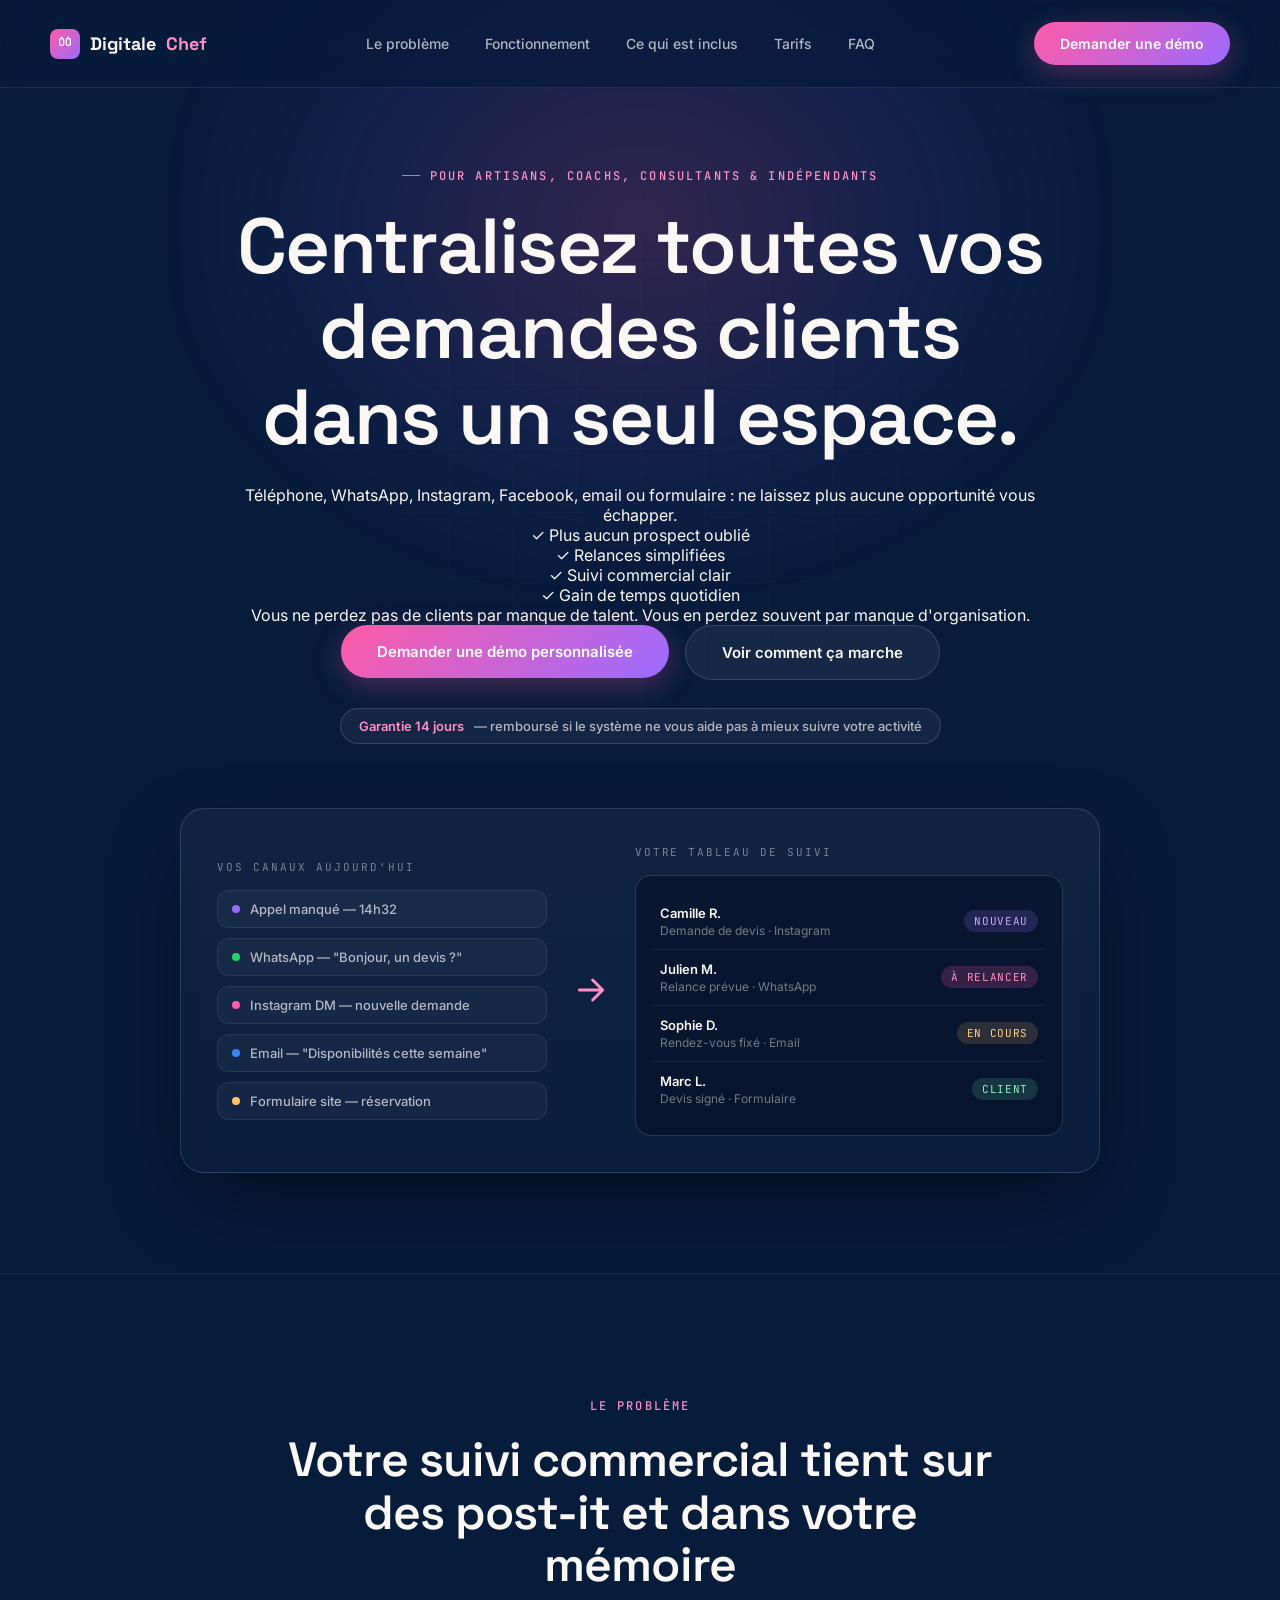
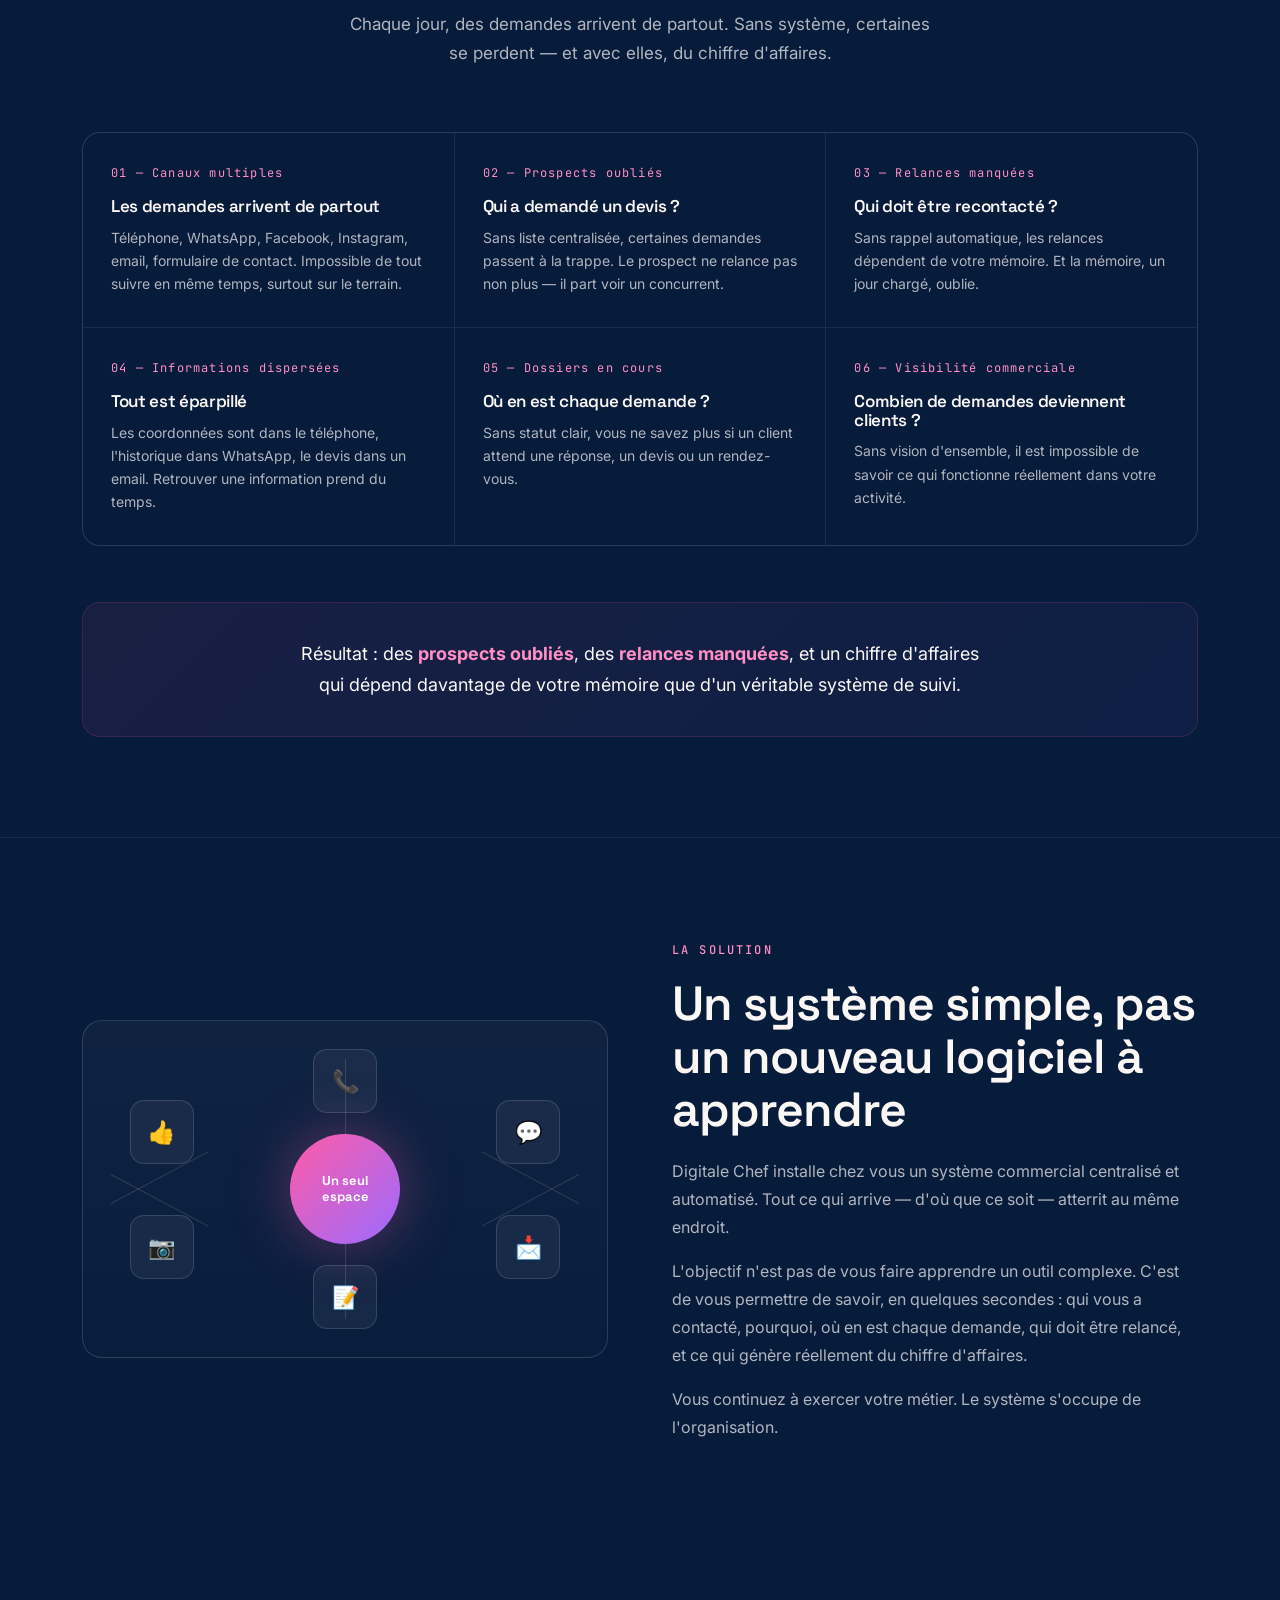
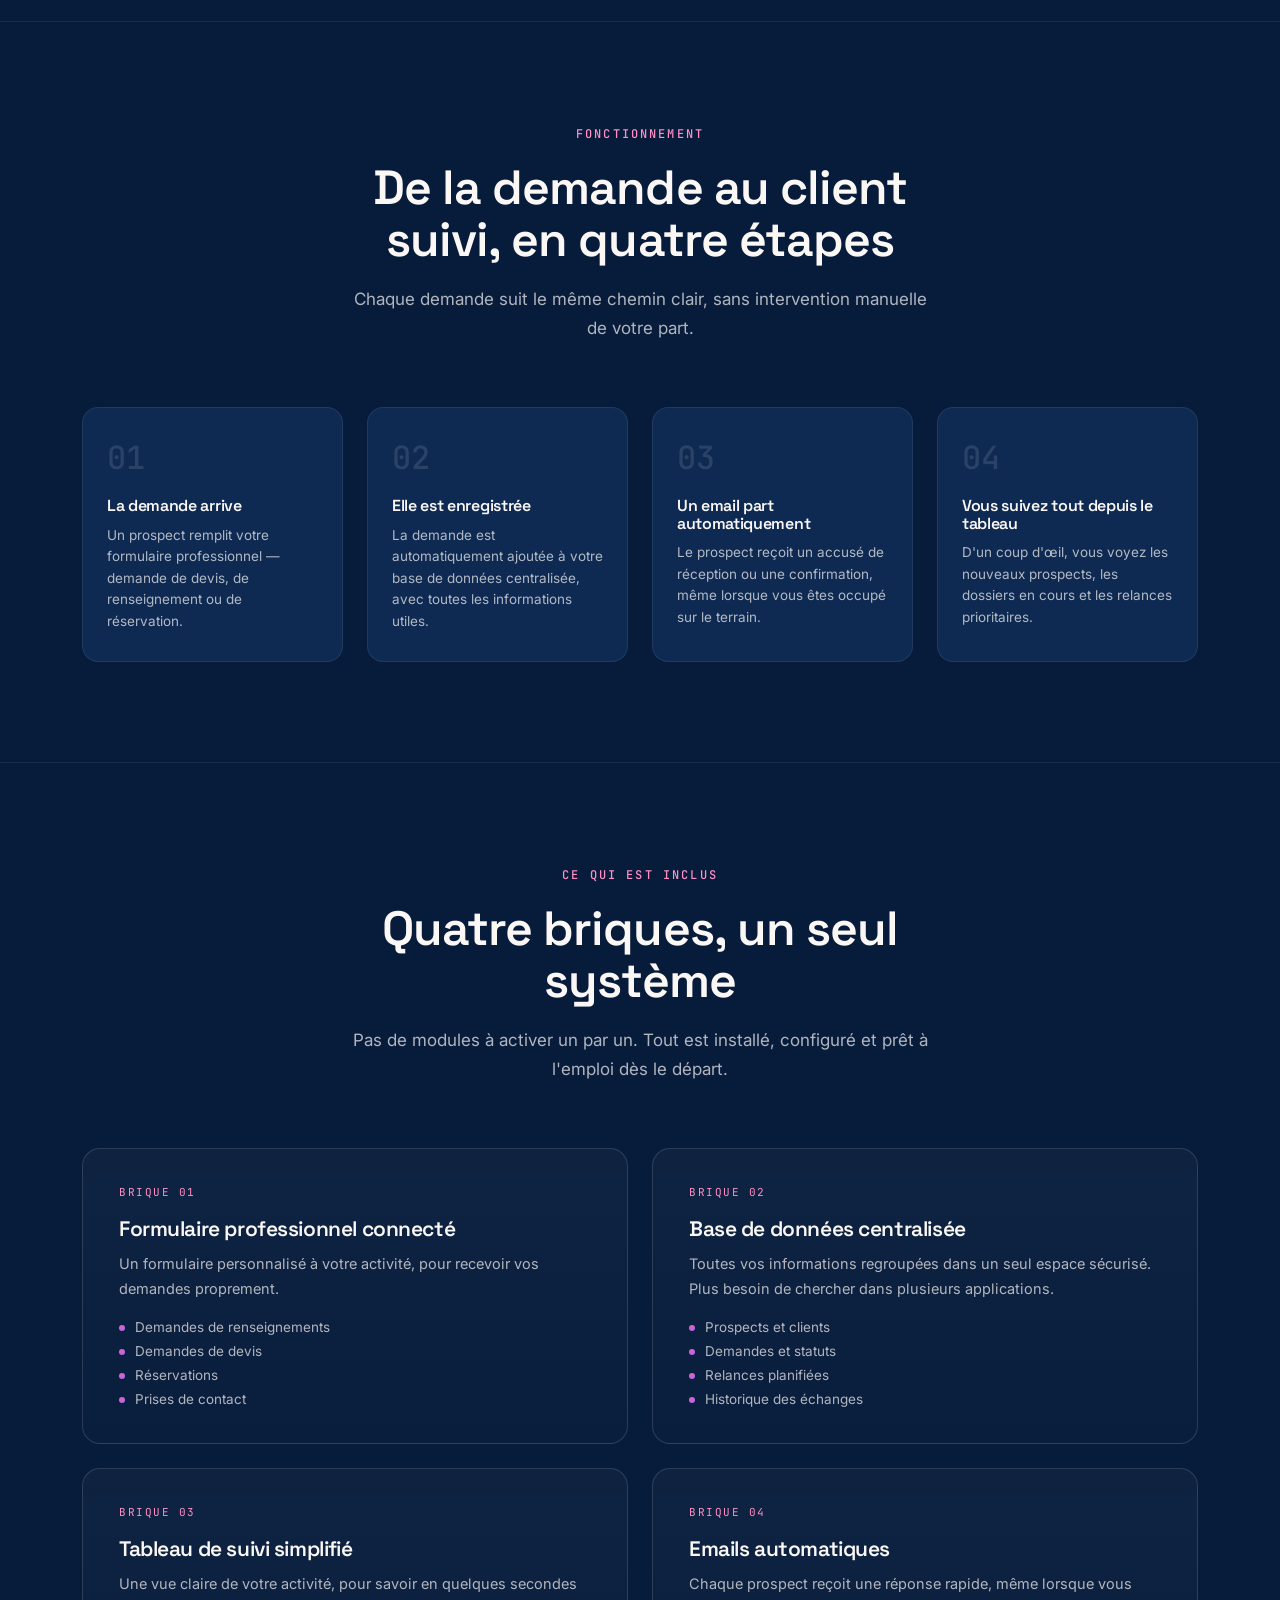
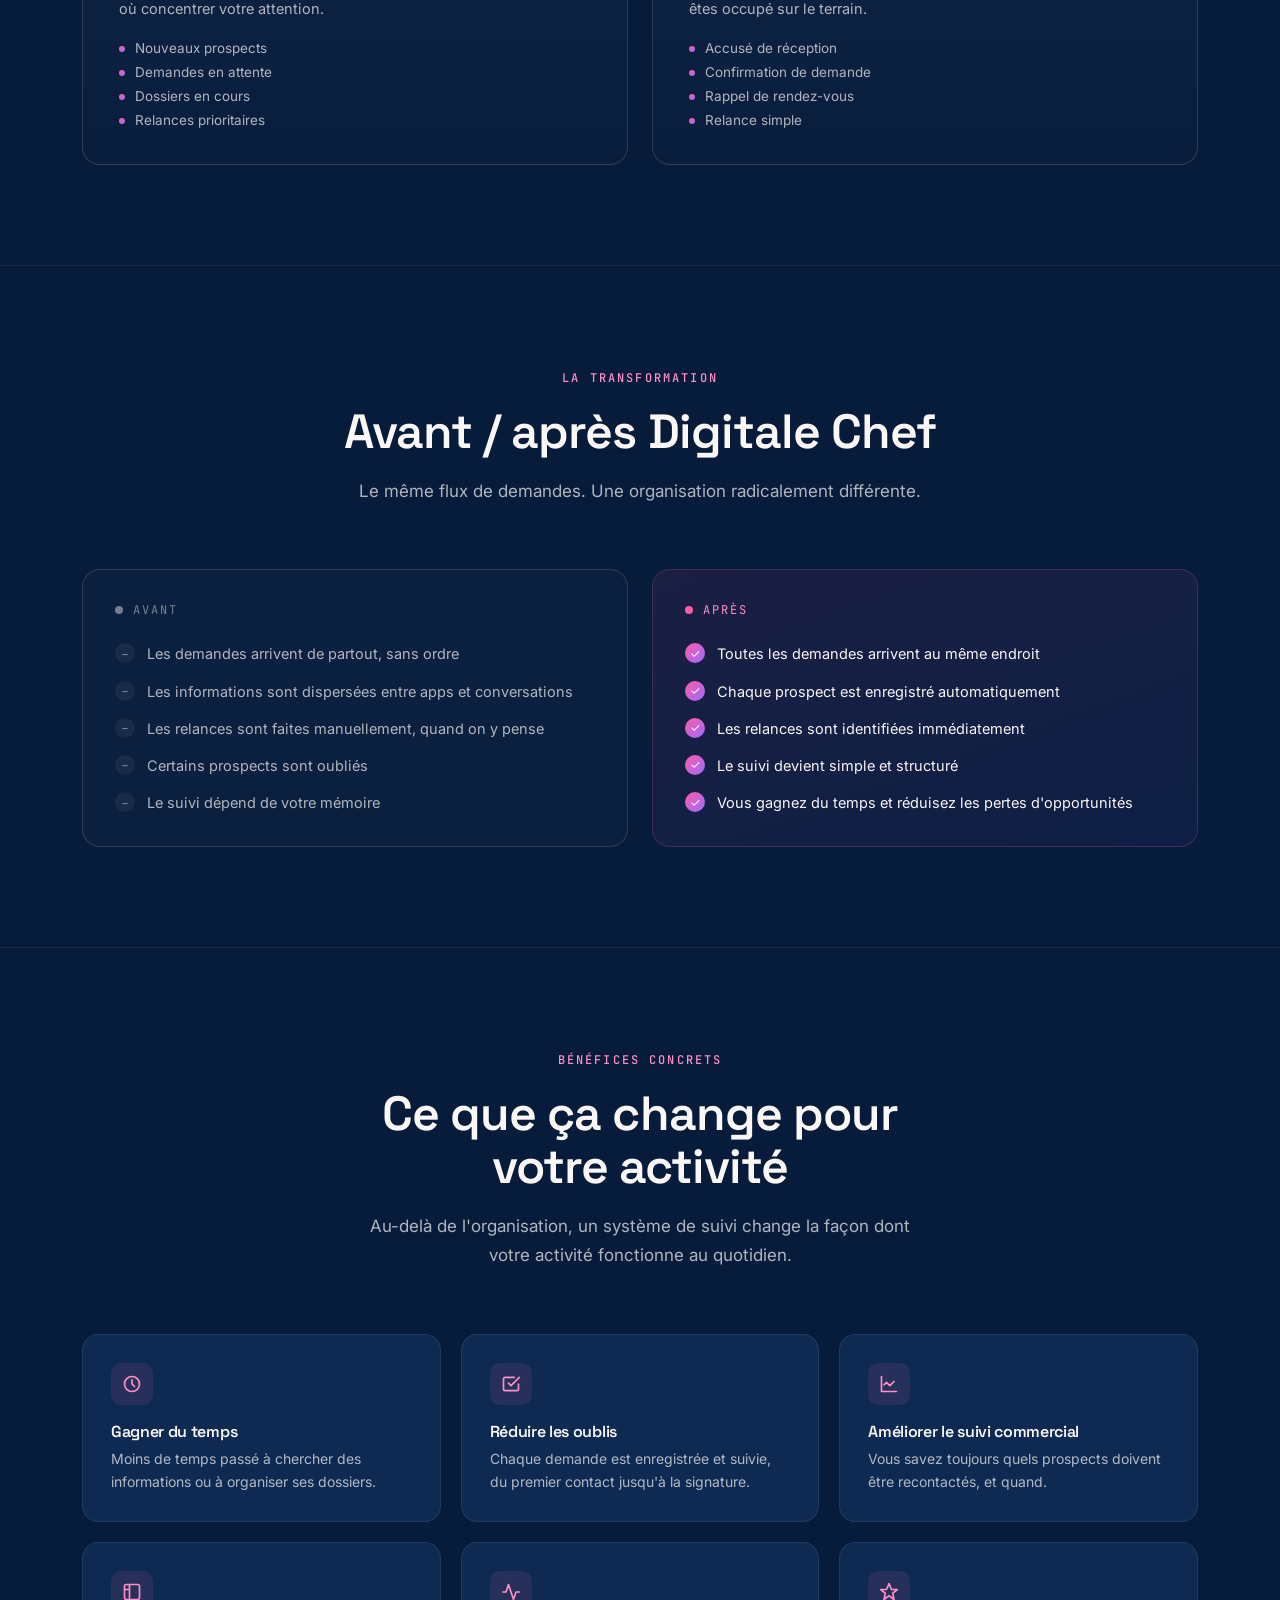
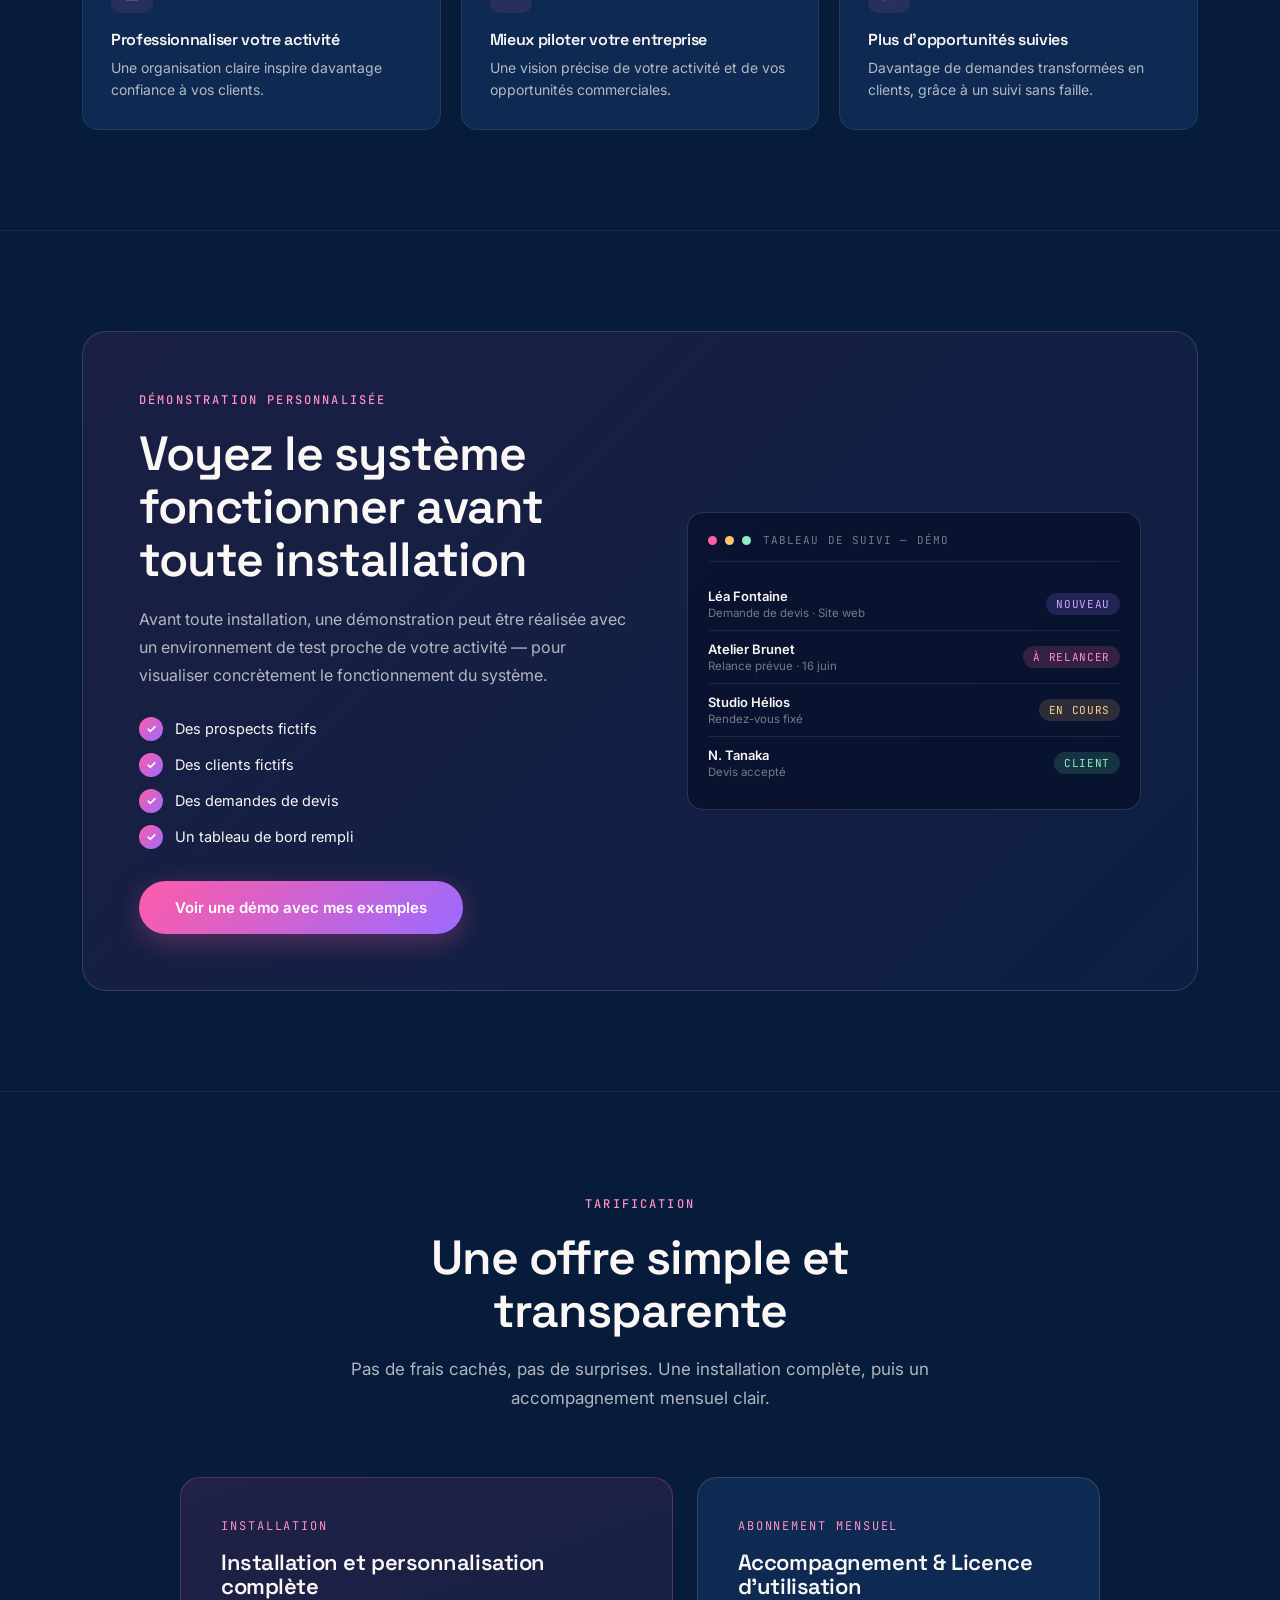
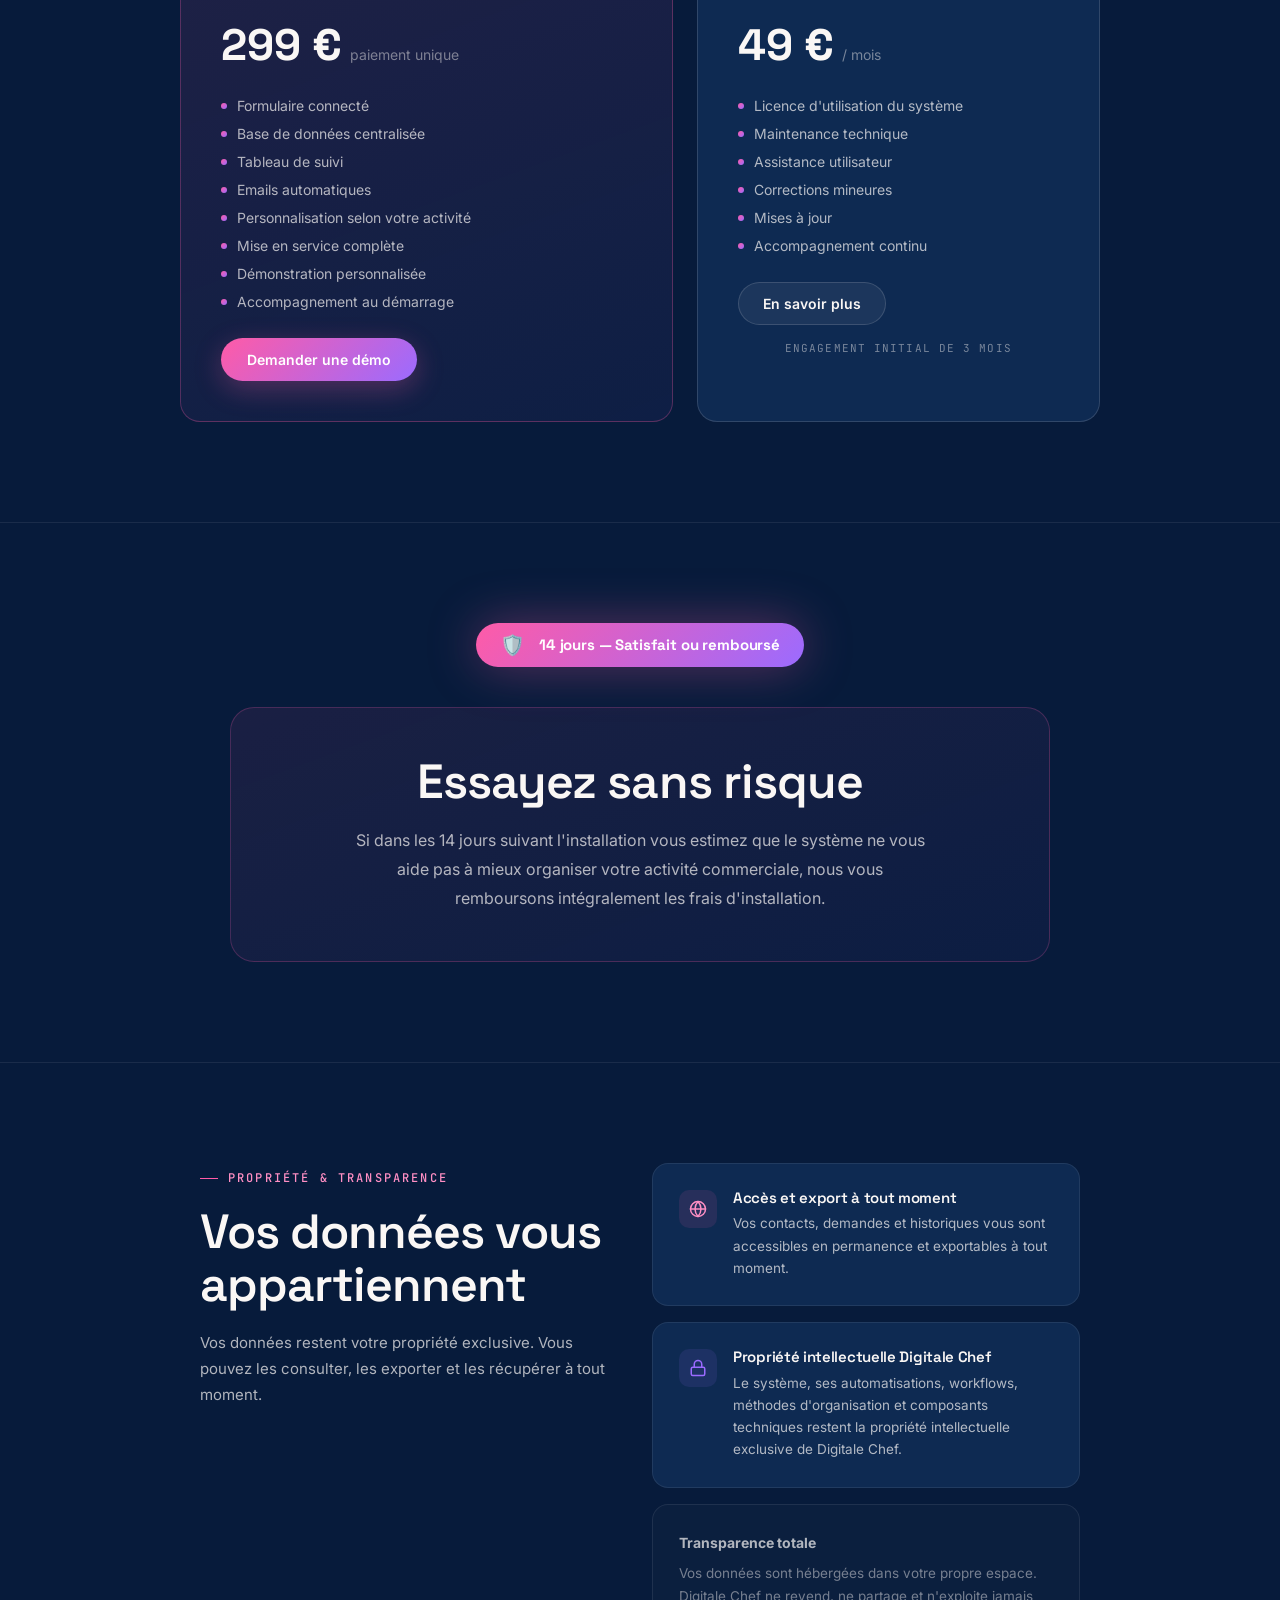
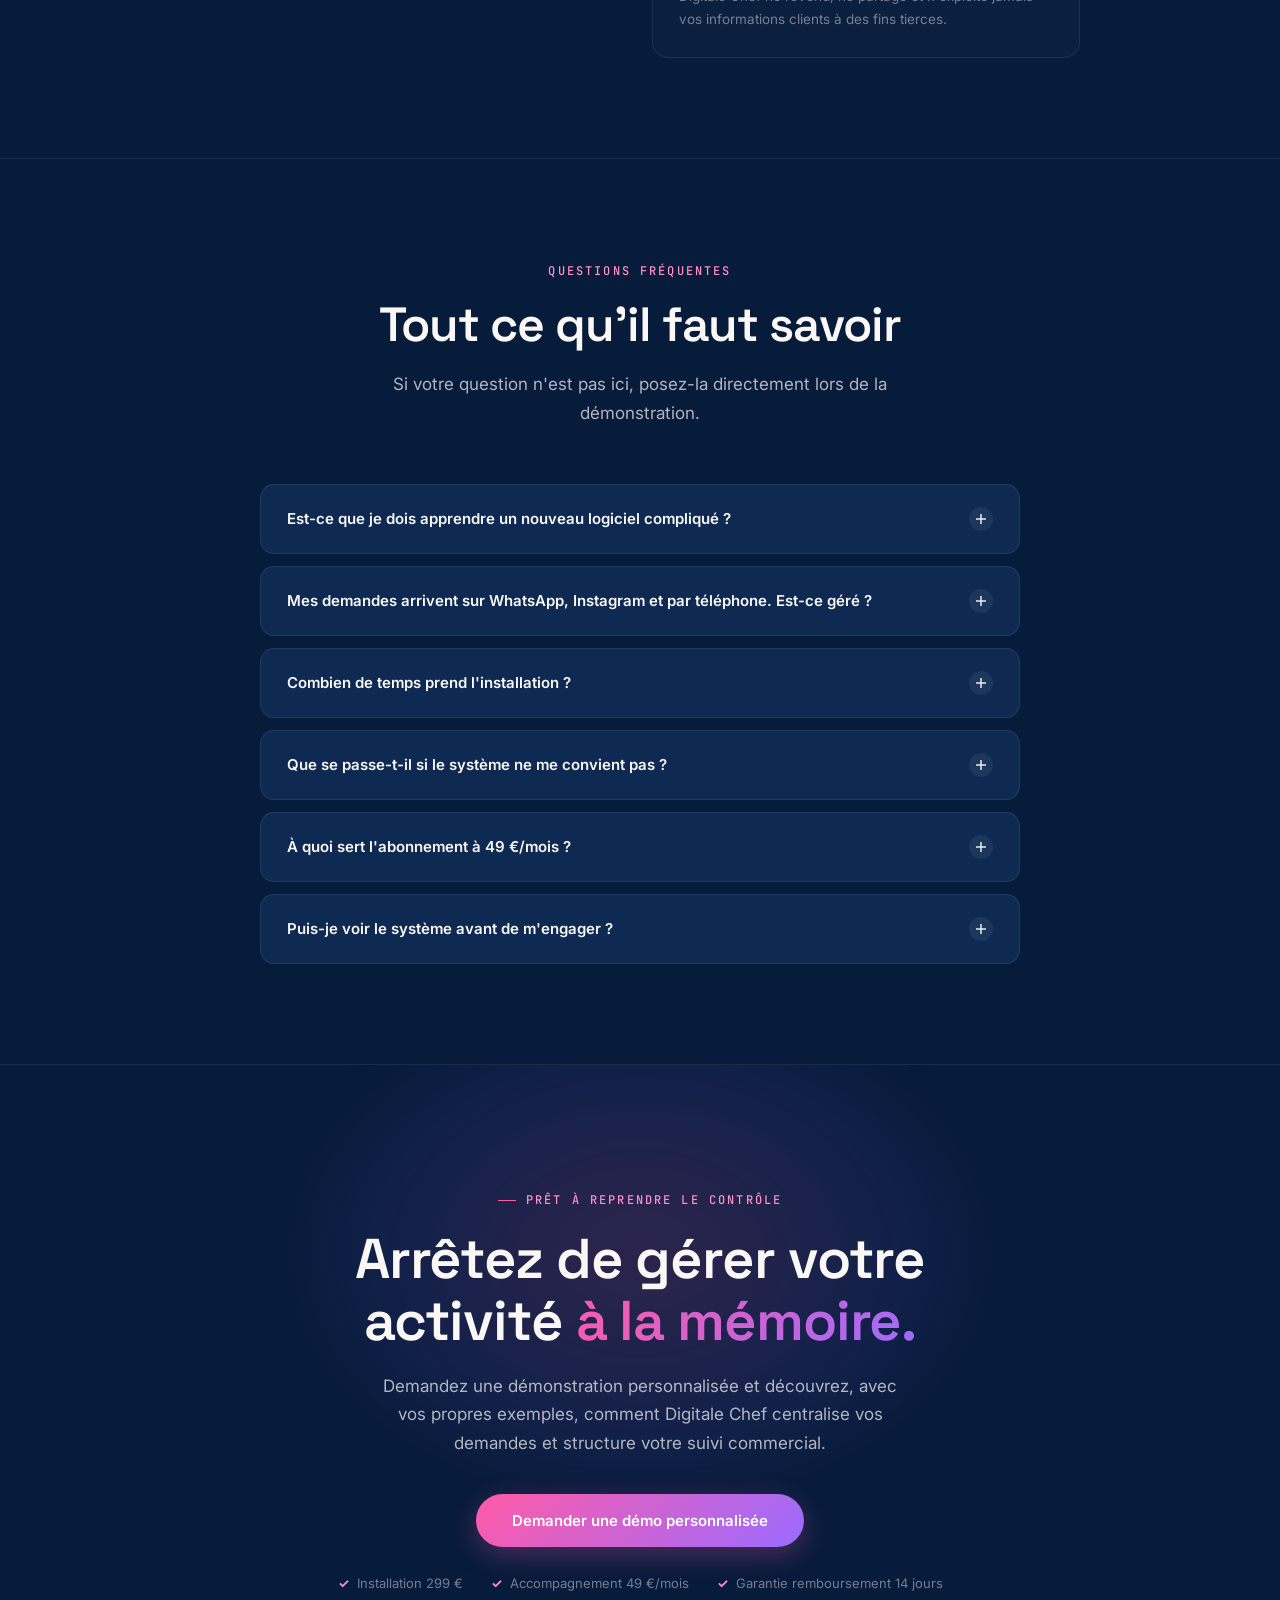
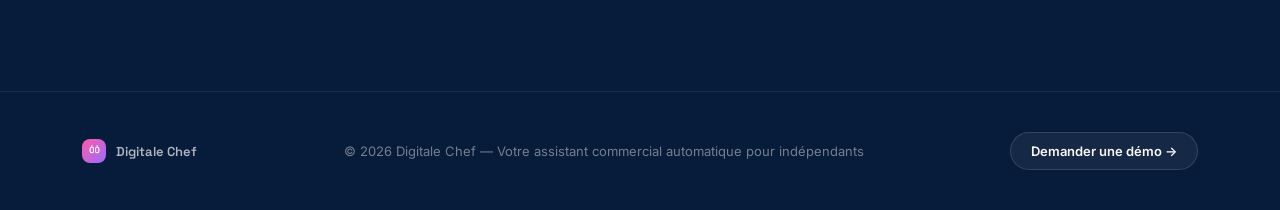
==== commit 0a8fa618: "Update index.html" ====
--- a/index.html
+++ b/index.html
@@ -47,11 +47,28 @@
   <div class="hero-content">
     <div class="eyebrow" style="justify-content:center;"><span style="display:none"></span>Pour artisans, coachs, consultants & indépendants</div>
     <h1>
-      Vous ne perdez pas de clients par manque de talent.
-      <span class="line2 grad-text">Vous en perdez par manque d'organisation.</span>
-    </h1>
-    <p class="hero-sub">
-      Digitale Chef centralise vos demandes — téléphone, WhatsApp, Instagram, email, formulaire — dans un seul espace clair. Vous savez enfin qui relancer, quand, et pourquoi.
+Centralisez toutes vos demandes clients dans un seul espace.
+</h1>
+
+<p class="hero-subtitle">
+Téléphone, WhatsApp, Instagram, Facebook, email ou formulaire :
+ne laissez plus aucune opportunité vous échapper.
+</p>
+     <div class="hero-benefits">
+
+<div>✓ Plus aucun prospect oublié</div>
+
+<div>✓ Relances simplifiées</div>
+
+<div>✓ Suivi commercial clair</div>
+
+<div>✓ Gain de temps quotidien</div>
+
+</div>
+    <p class="hero-problem">
+Vous ne perdez pas de clients par manque de talent.
+Vous en perdez souvent par manque d'organisation.
+</p>
     </p>
     <div class="hero-cta-row">
       <div class="magnetic"><a href="#contact" class="btn btn-primary btn-lg">Demander une démo personnalisée</a></div>
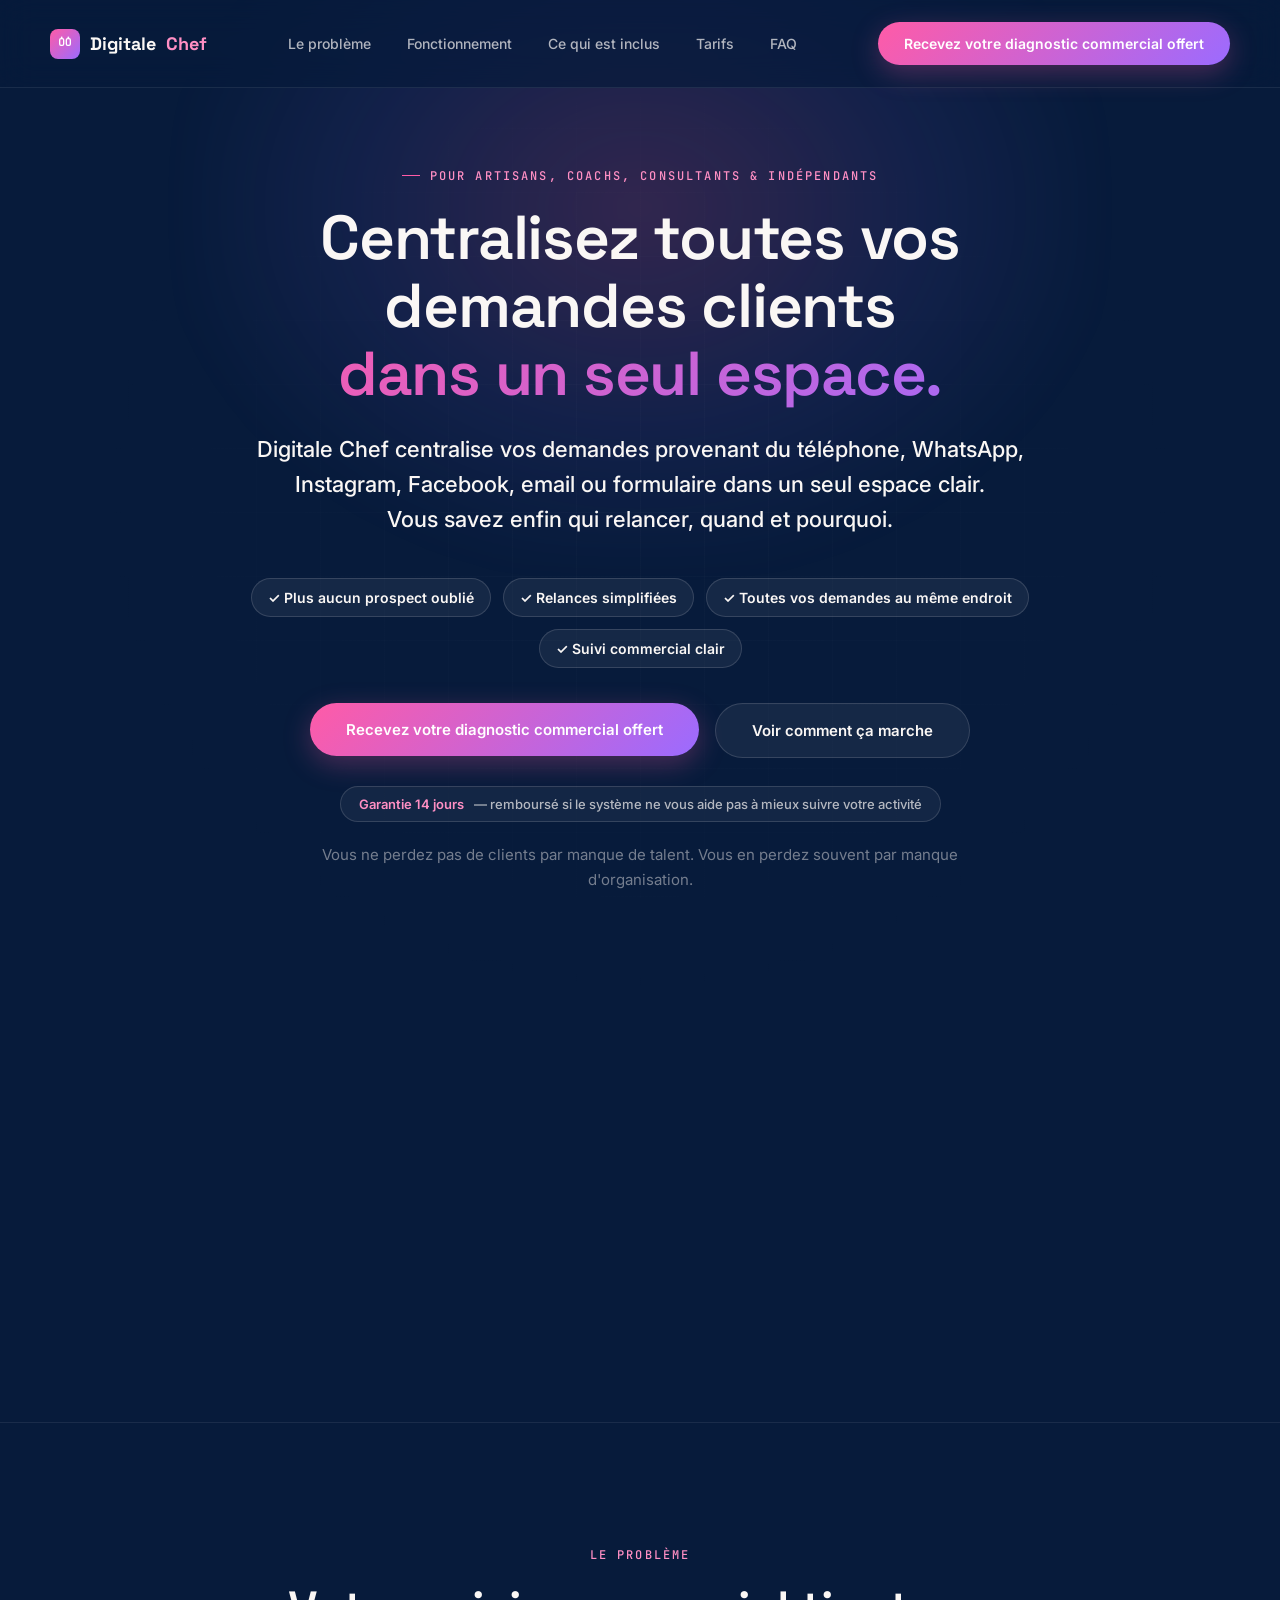
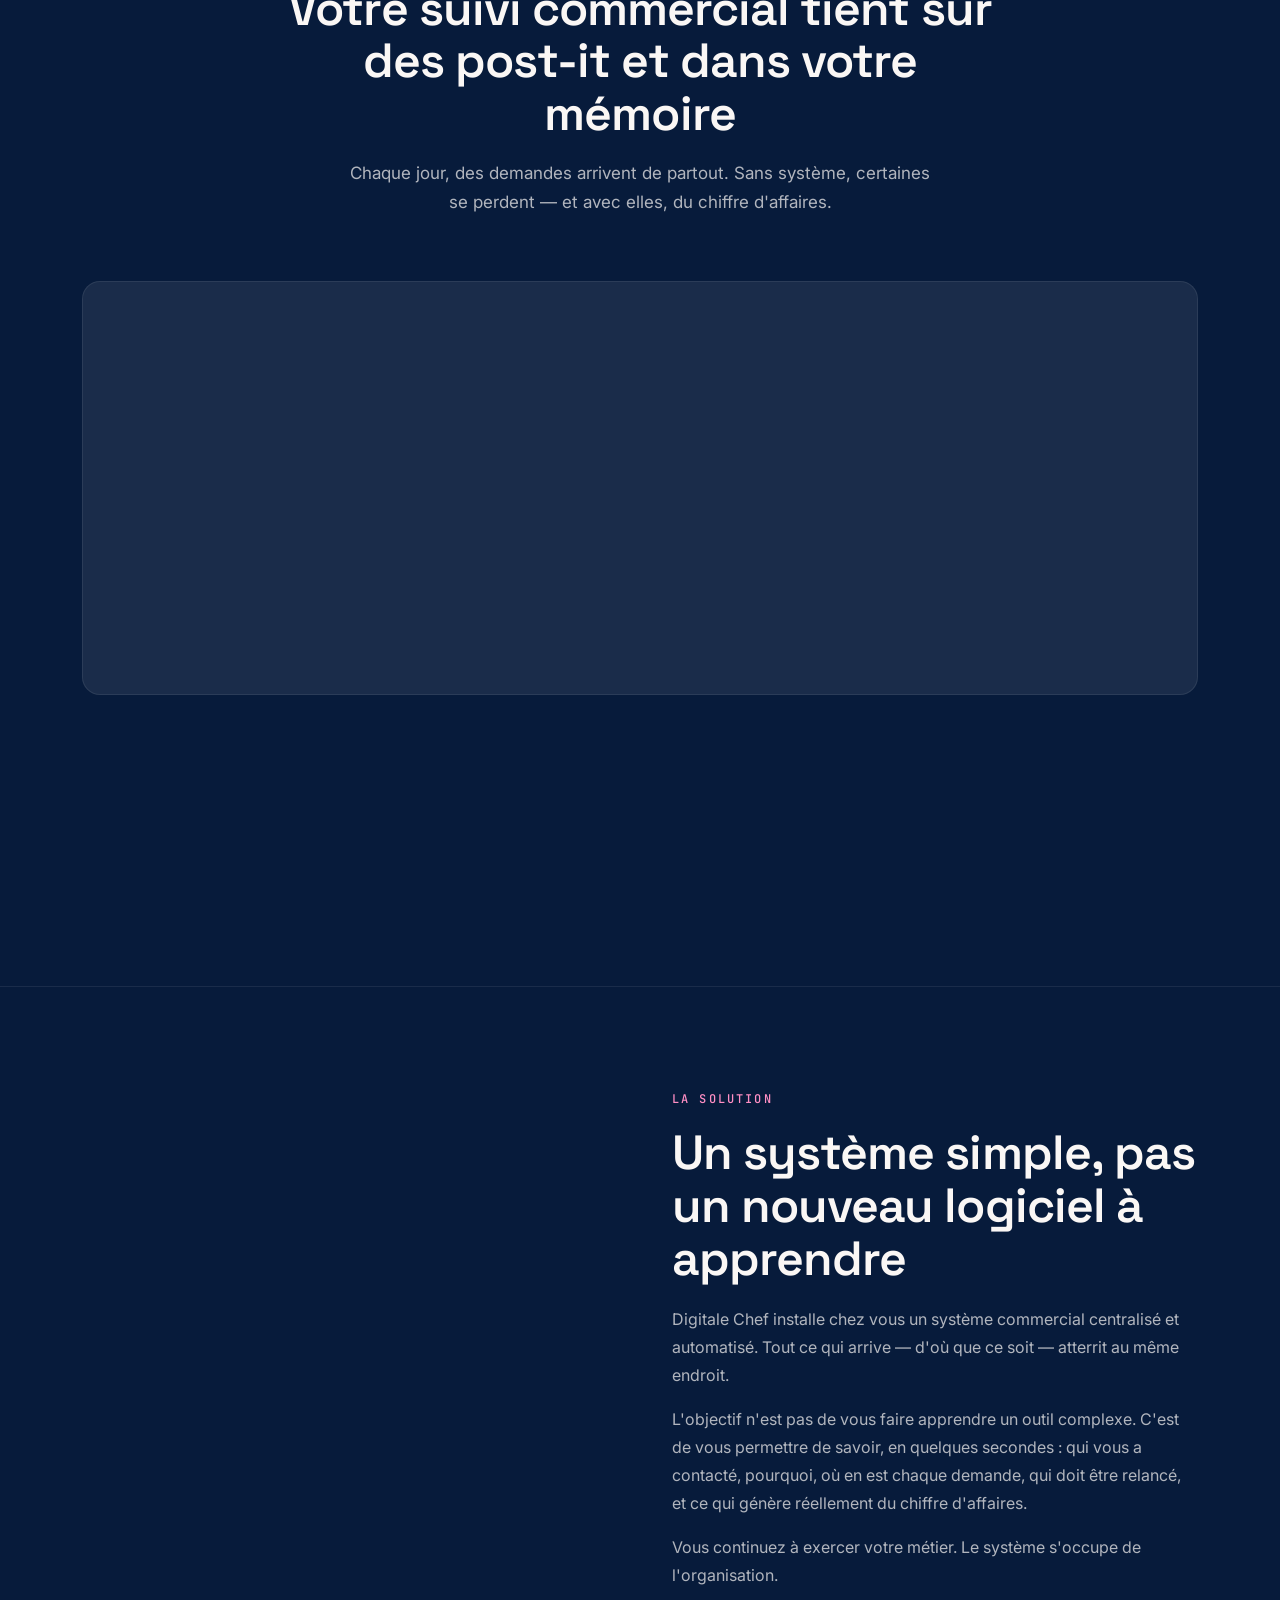
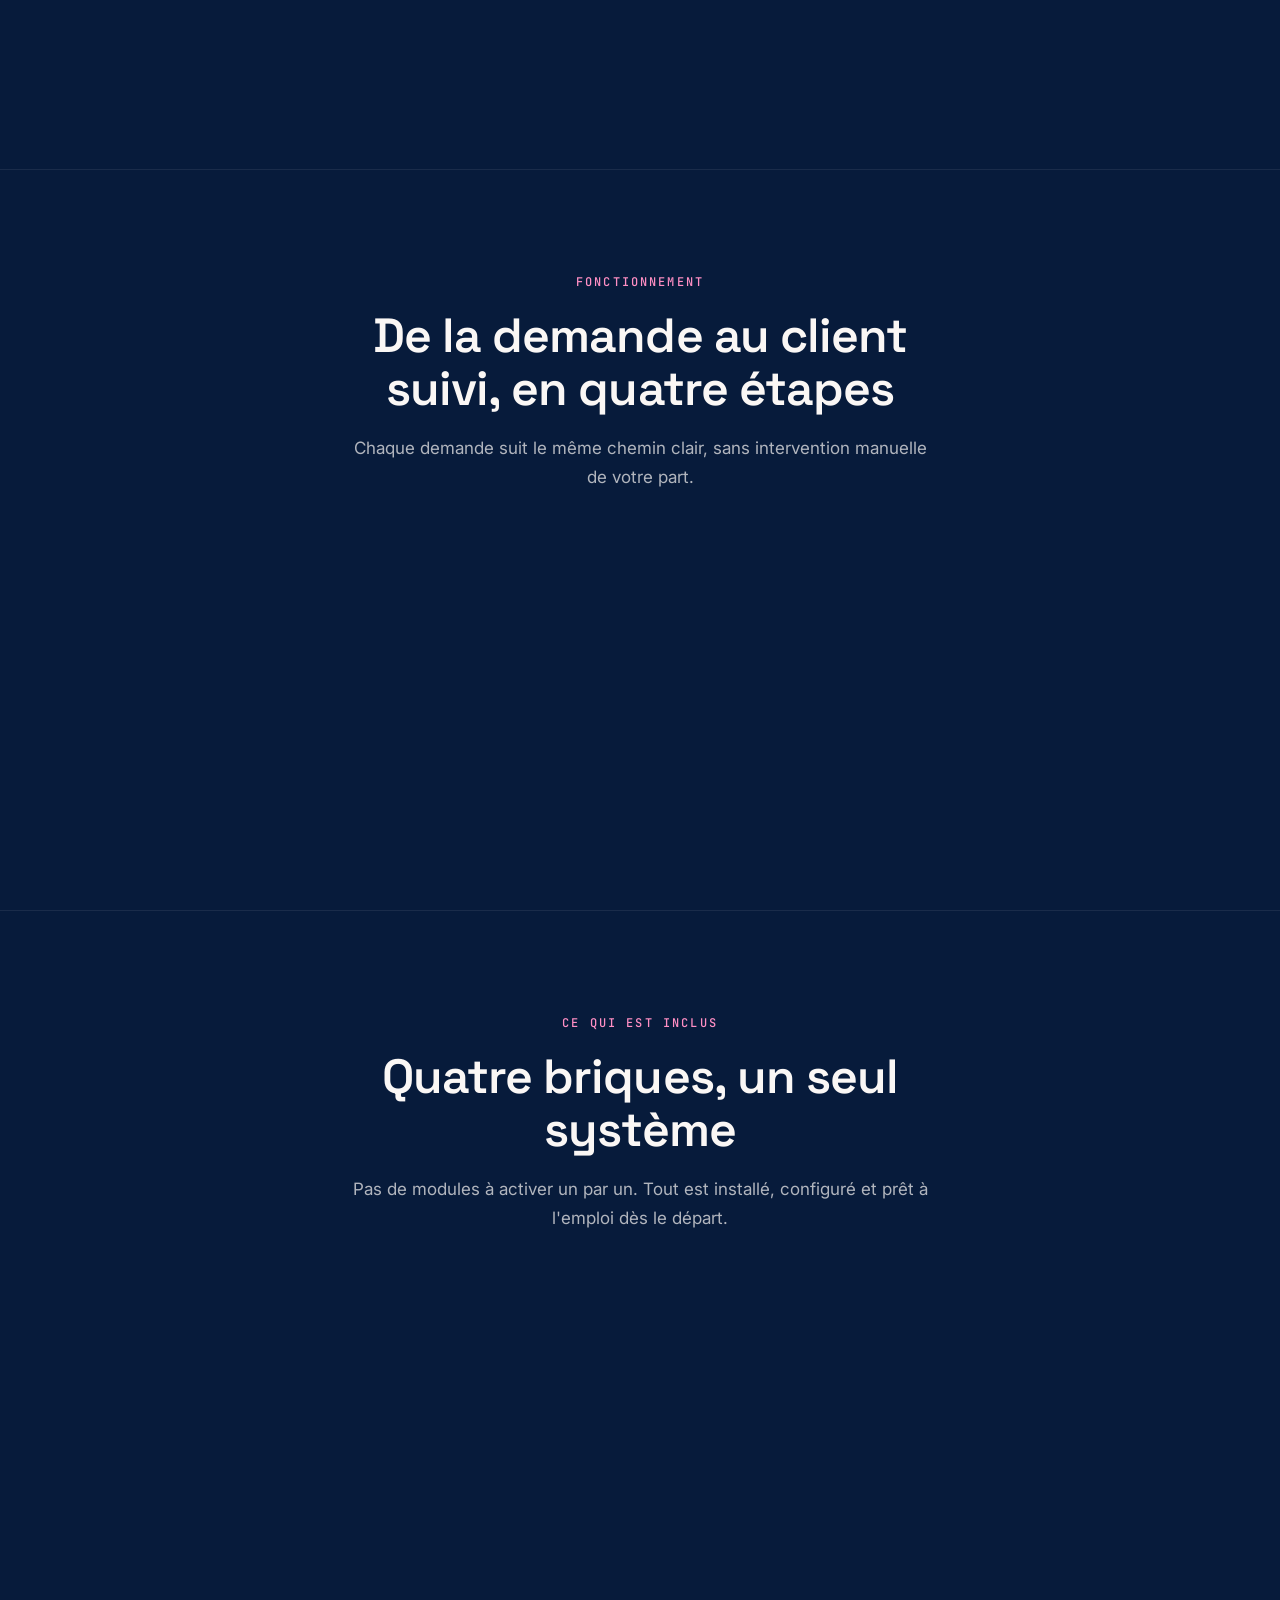
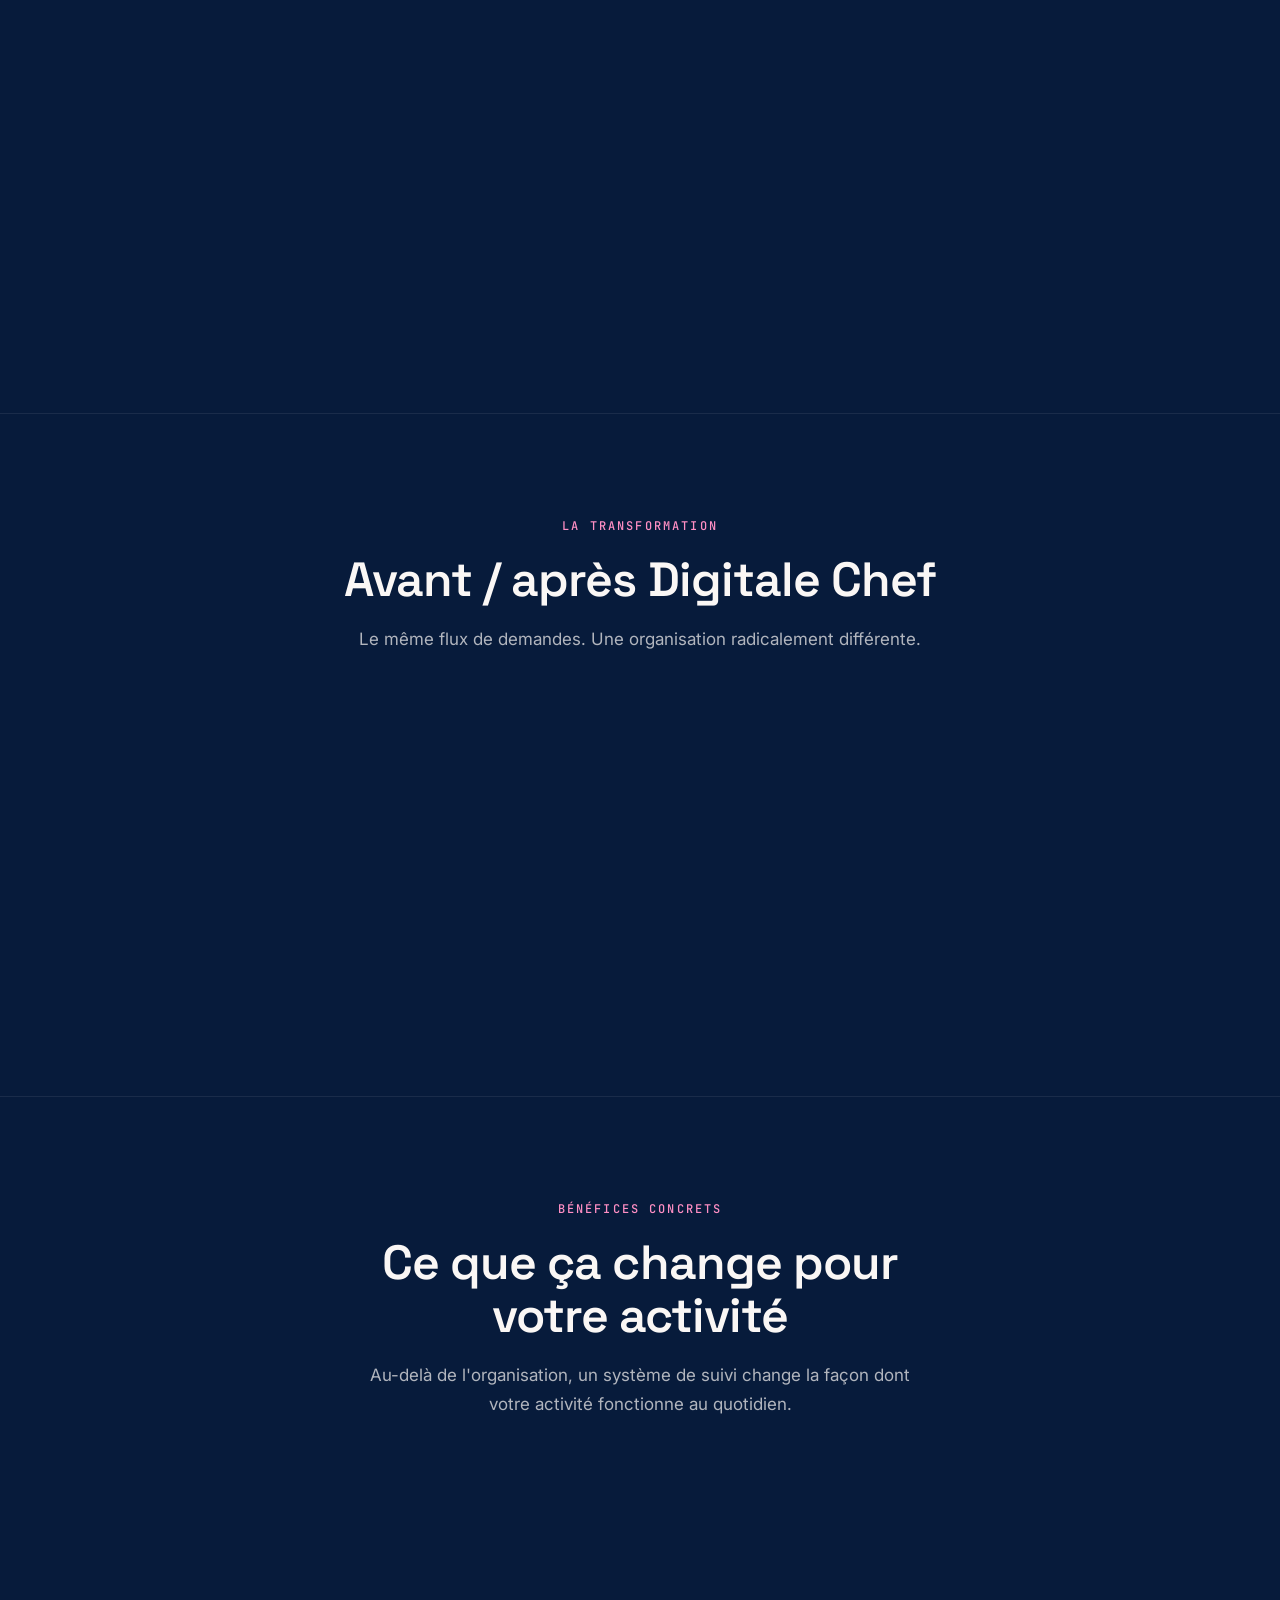
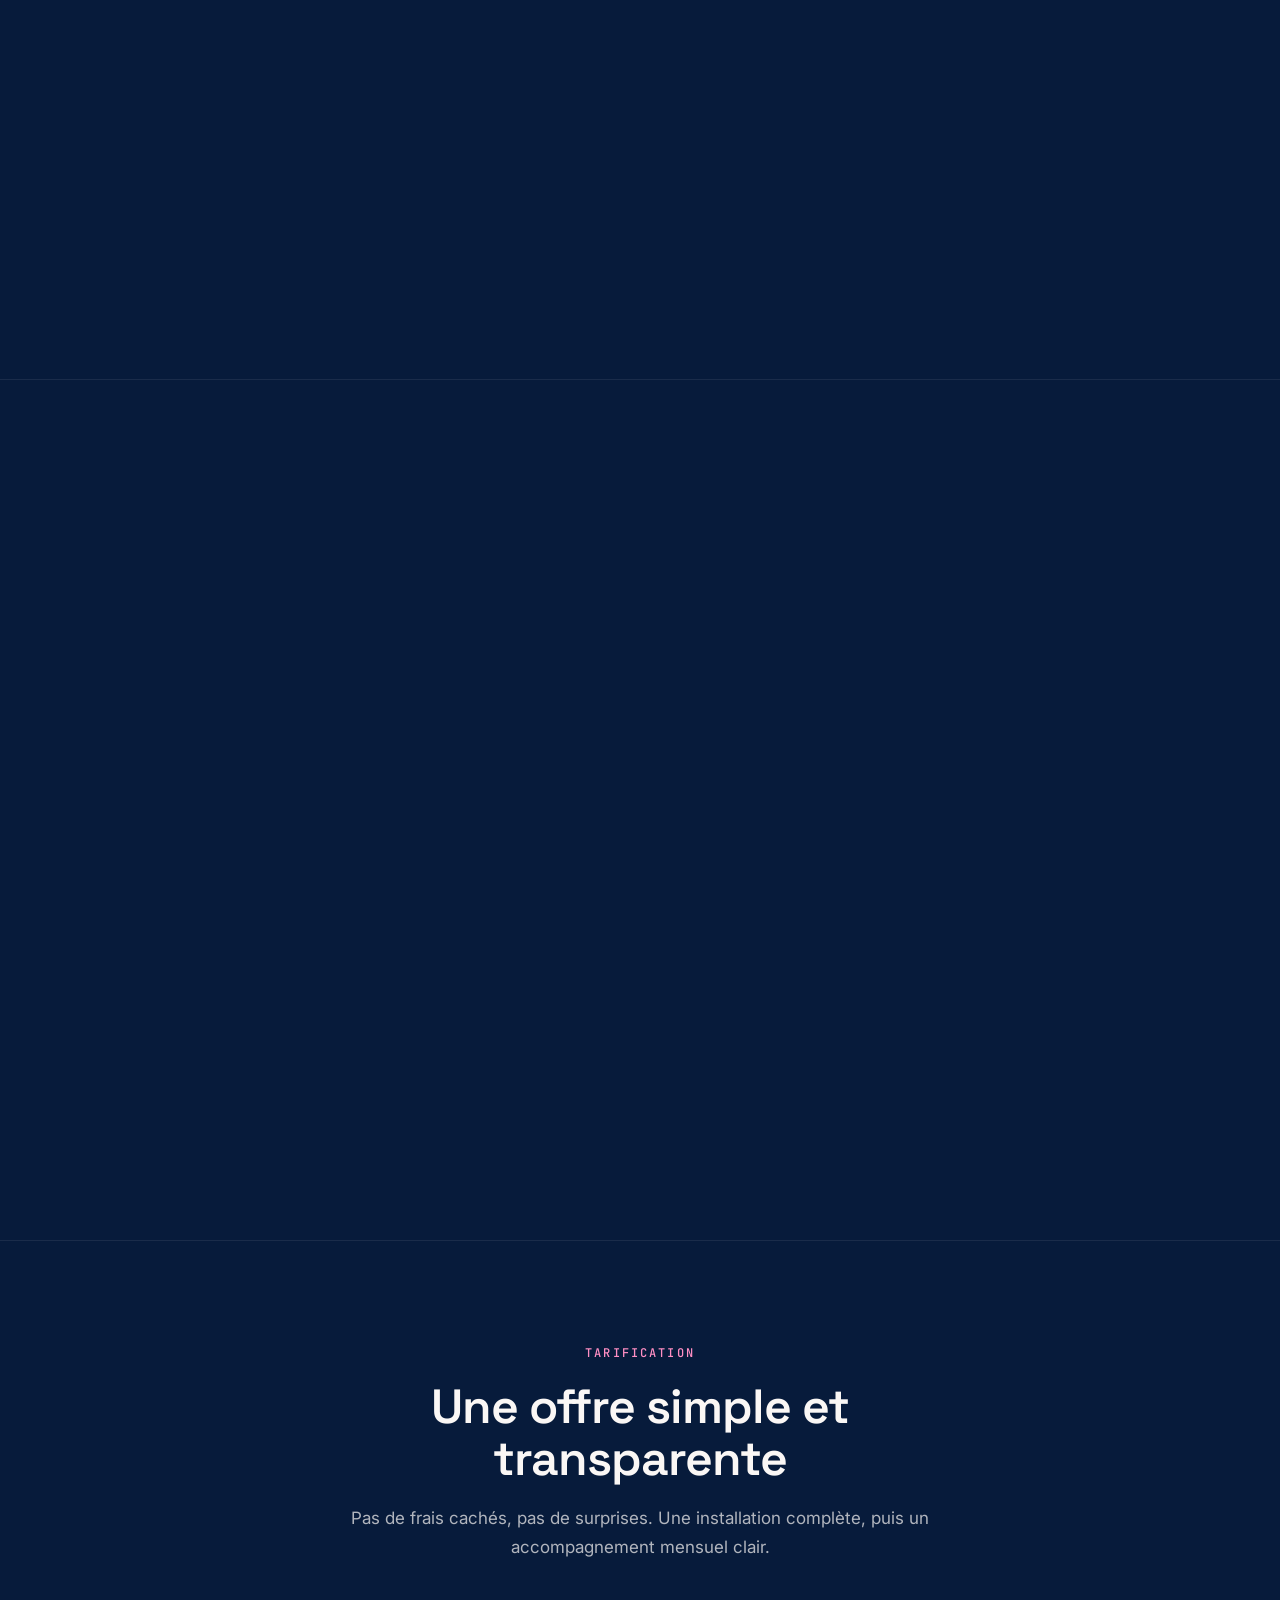
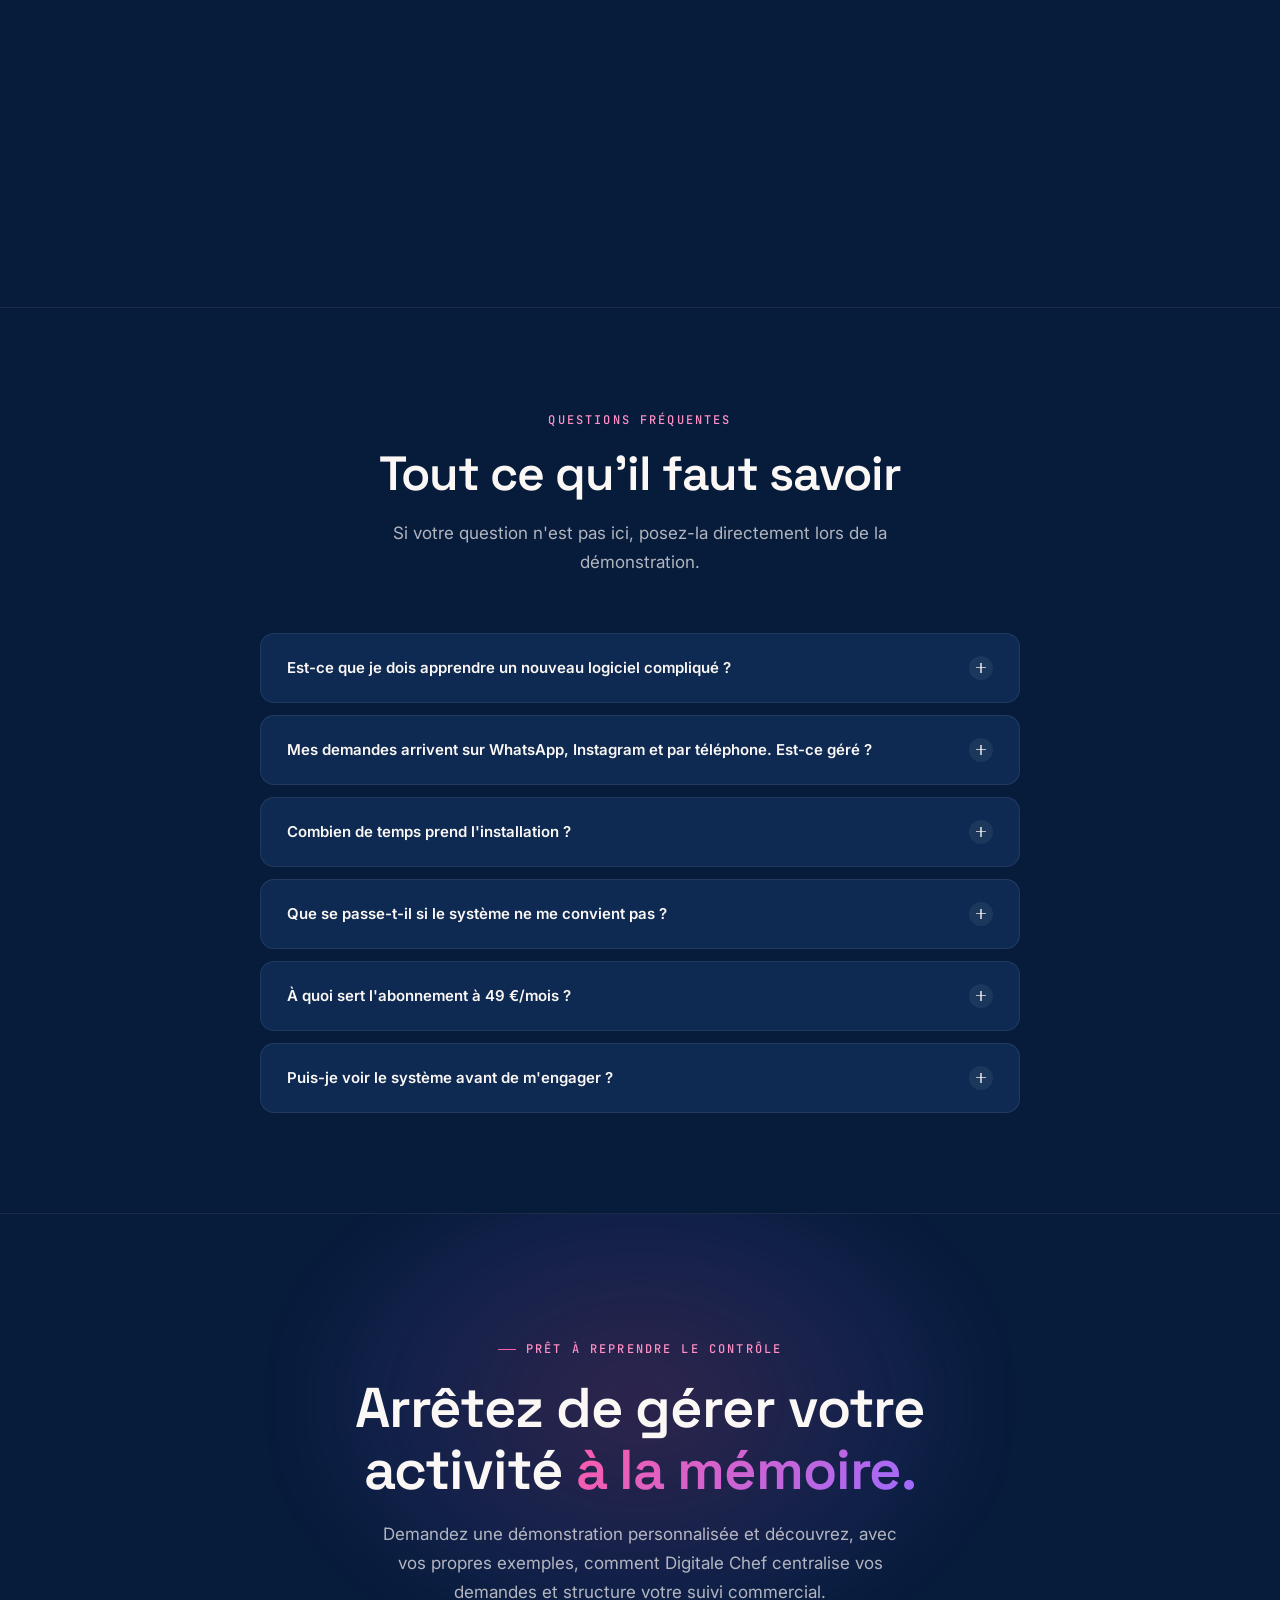
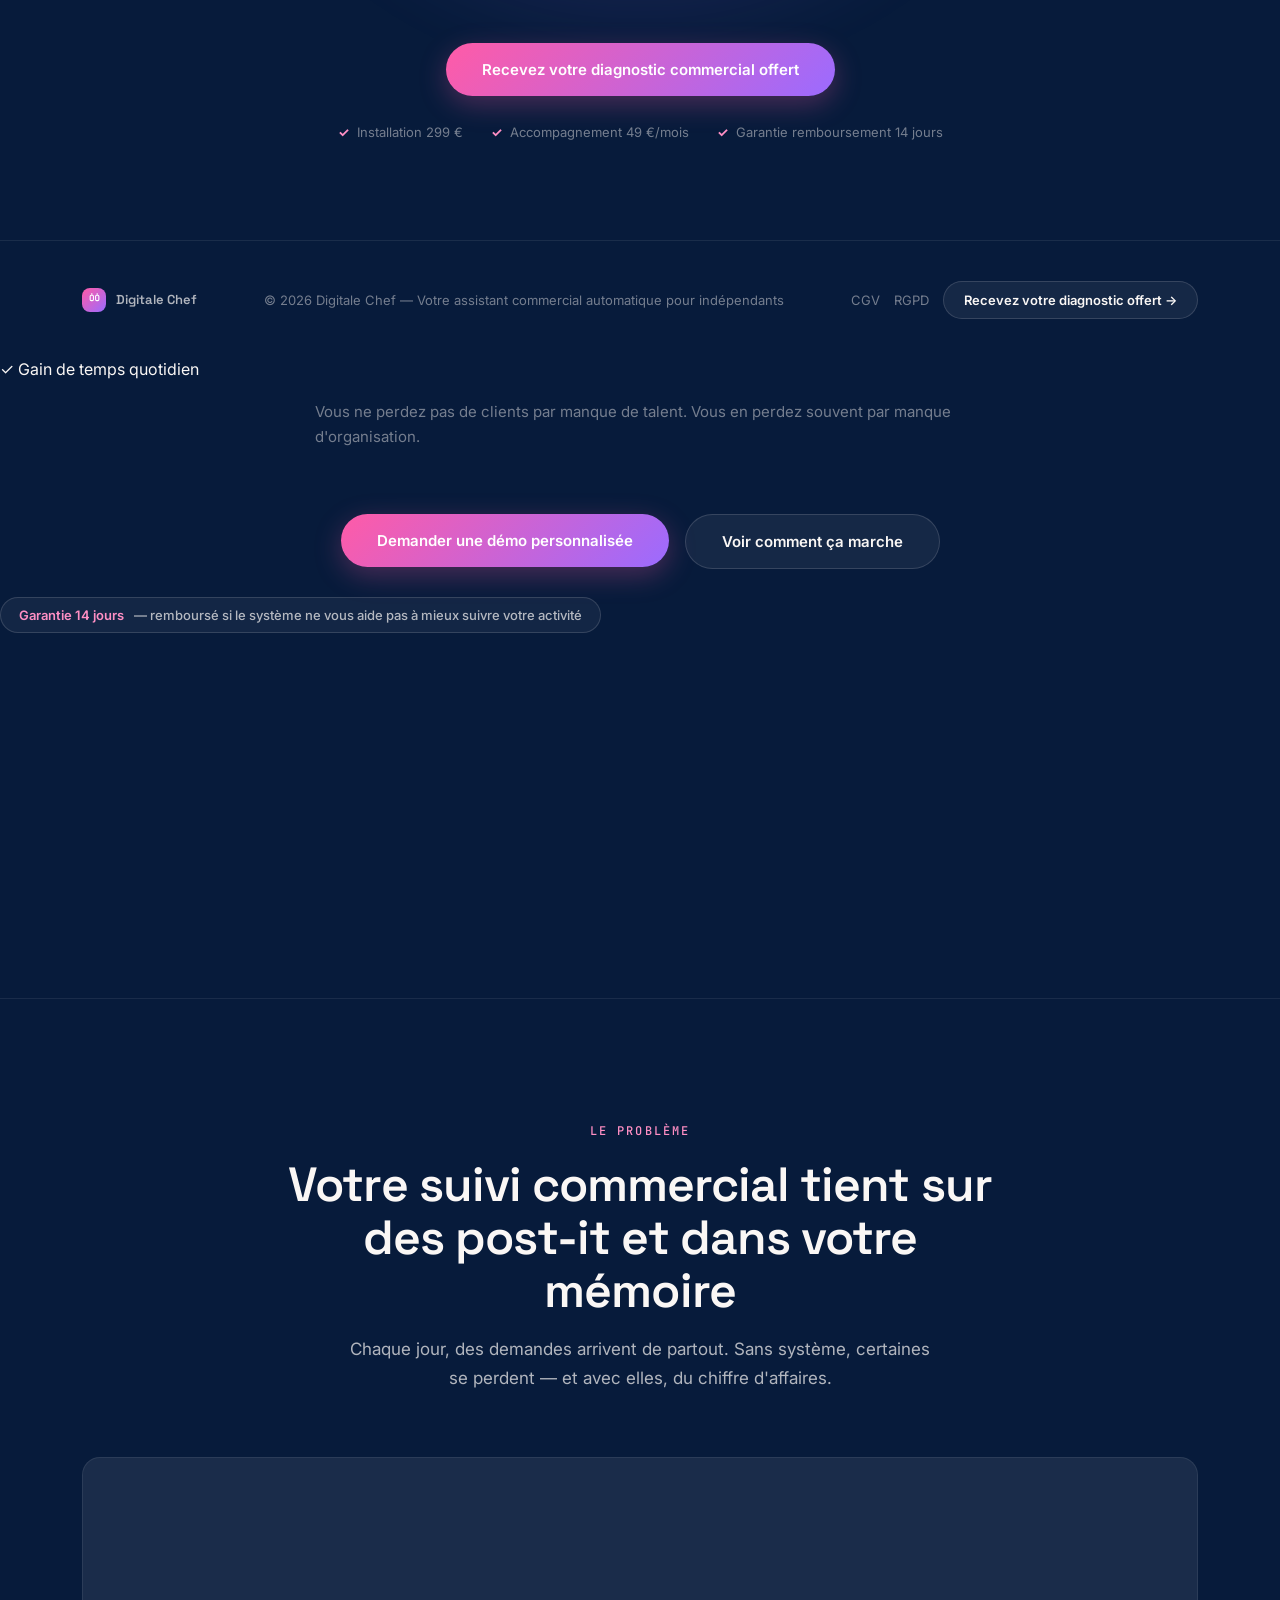
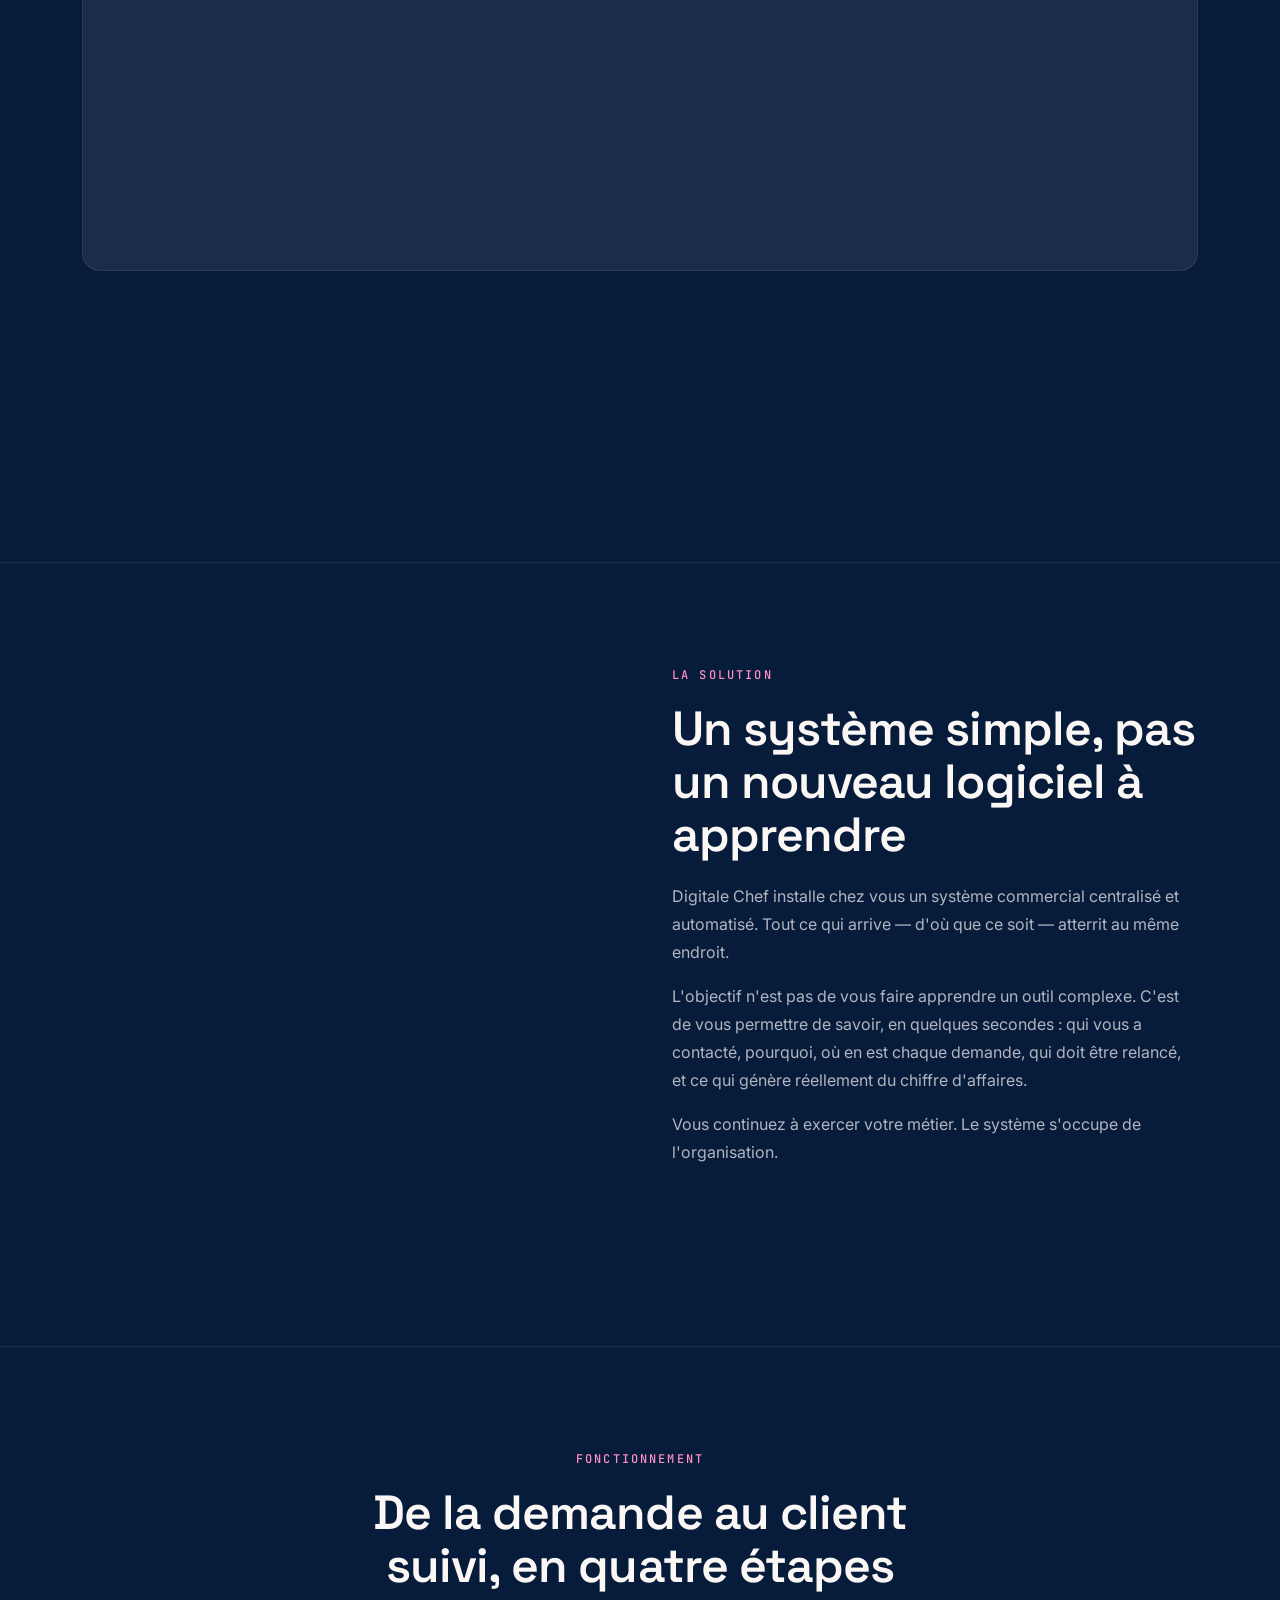
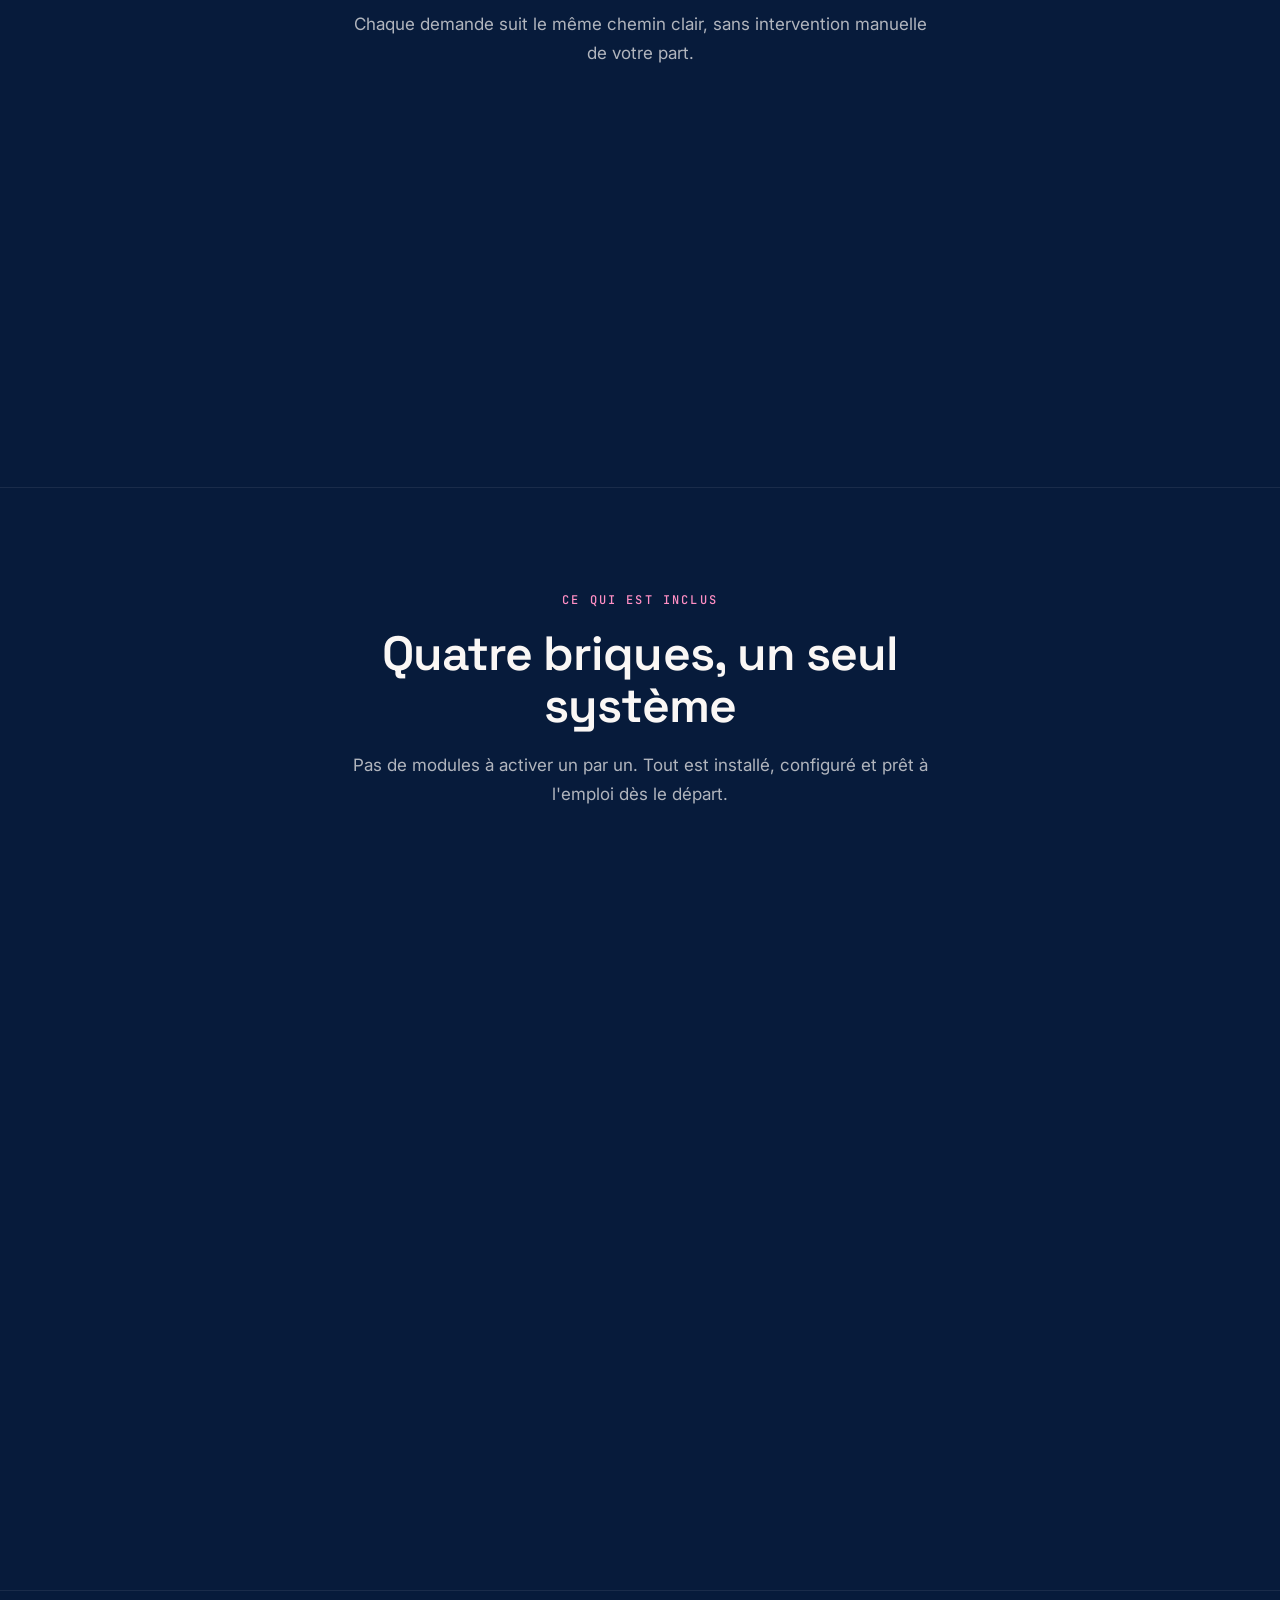
==== commit 0074919a: "Update index.html" ====
--- a/index.html
+++ b/index.html
@@ -10,9 +10,9 @@
 <link rel="stylesheet" href="style.css">
 </head>
 <body>
-
+ 
 <div id="cursor-halo"></div>
-
+ 
 <!-- NAV -->
 <nav>
   <div class="nav-inner">
@@ -35,11 +35,11 @@
       <a href="#faq" class="nav-link">FAQ</a>
     </div>
     <div class="magnetic">
-      <a href="#contact" class="btn btn-primary">Demander une démo</a>
+      <a href="https://forms.fillout.com/t/tq4Pa3gLcQus" target="_blank" rel="noopener" class="btn btn-primary">Recevez votre diagnostic commercial offert</a>
     </div>
   </div>
 </nav>
-
+ 
 <!-- HERO -->
 <section class="hero">
   <div class="hero-bg-grid"></div>
@@ -47,38 +47,31 @@
   <div class="hero-content">
     <div class="eyebrow" style="justify-content:center;"><span style="display:none"></span>Pour artisans, coachs, consultants & indépendants</div>
     <h1>
-Centralisez toutes vos demandes clients dans un seul espace.
-</h1>
-
-<p class="hero-subtitle">
-Téléphone, WhatsApp, Instagram, Facebook, email ou formulaire :
-ne laissez plus aucune opportunité vous échapper.
-</p>
-     <div class="hero-benefits">
-
-<div>✓ Plus aucun prospect oublié</div>
-
-<div>✓ Relances simplifiées</div>
-
-<div>✓ Suivi commercial clair</div>
-
-<div>✓ Gain de temps quotidien</div>
-
-</div>
-    <p class="hero-problem">
-Vous ne perdez pas de clients par manque de talent.
-Vous en perdez souvent par manque d'organisation.
-</p>
+      Centralisez toutes vos demandes clients
+      <span class="line2 grad-text">dans un seul espace.</span>
+    </h1>
+    <p class="hero-sub">
+      Digitale Chef centralise vos demandes provenant du téléphone, WhatsApp, Instagram, Facebook, email ou formulaire dans un seul espace clair.<br>
+      Vous savez enfin qui relancer, quand et pourquoi.
     </p>
+    <div class="hero-benefits">
+      <span>✓ Plus aucun prospect oublié</span>
+      <span>✓ Relances simplifiées</span>
+      <span>✓ Toutes vos demandes au même endroit</span>
+      <span>✓ Suivi commercial clair</span>
+    </div>
     <div class="hero-cta-row">
-      <div class="magnetic"><a href="#contact" class="btn btn-primary btn-lg">Demander une démo personnalisée</a></div>
+      <div class="magnetic"><a href="https://forms.fillout.com/t/tq4Pa3gLcQus" target="_blank" rel="noopener" class="btn btn-primary btn-lg">Recevez votre diagnostic commercial offert</a></div>
       <div class="magnetic"><a href="#fonctionnement" class="btn btn-ghost btn-lg">Voir comment ça marche</a></div>
     </div>
     <div class="hero-guarantee">
       <strong>Garantie 14 jours</strong> — remboursé si le système ne vous aide pas à mieux suivre votre activité
     </div>
-  </div>
-
+    <p class="hero-problem">
+      Vous ne perdez pas de clients par manque de talent. Vous en perdez souvent par manque d'organisation.
+    </p>
+  </div>
+ 
   <!-- SIGNATURE ELEMENT -->
   <div class="signature reveal">
     <div class="sig-grid">
@@ -121,7 +114,7 @@
     </div>
   </div>
 </section>
-
+ 
 <!-- PROBLEM -->
 <section class="problem" id="probleme">
   <div class="wrap">
@@ -167,7 +160,7 @@
     </div>
   </div>
 </section>
-
+ 
 <!-- SOLUTION -->
 <section class="solution" id="solution">
   <div class="wrap">
@@ -199,7 +192,7 @@
     </div>
   </div>
 </section>
-
+ 
 <!-- HOW IT WORKS -->
 <section class="how" id="fonctionnement">
   <div class="wrap">
@@ -232,7 +225,7 @@
     </div>
   </div>
 </section>
-
+ 
 <!-- INCLUDED -->
 <section class="included" id="inclus">
   <div class="wrap">
@@ -289,7 +282,7 @@
     </div>
   </div>
 </section>
-
+ 
 <!-- BEFORE / AFTER -->
 <section class="ba" id="transformation">
   <div class="wrap">
@@ -322,7 +315,7 @@
     </div>
   </div>
 </section>
-
+ 
 <!-- BENEFITS -->
 <section class="benefits" id="benefices">
   <div class="wrap">
@@ -365,7 +358,7 @@
     </div>
   </div>
 </section>
-
+ 
 <!-- DEMO -->
 <section class="demo" id="demonstration">
   <div class="wrap">
@@ -380,7 +373,7 @@
           <li>Des demandes de devis</li>
           <li>Un tableau de bord rempli</li>
         </ul>
-        <div class="magnetic"><a href="#contact" class="btn btn-primary btn-lg">Voir une démo avec mes exemples</a></div>
+        <div class="magnetic"><a href="https://forms.fillout.com/t/tq4Pa3gLcQus" target="_blank" rel="noopener" class="btn btn-primary btn-lg">Recevez votre diagnostic commercial offert</a></div>
       </div>
       <div class="demo-mock">
         <div class="demo-mock-header">
@@ -409,7 +402,7 @@
     </div>
   </div>
 </section>
-
+ 
 <!-- PRICING -->
 <section class="pricing" id="tarifs">
   <div class="wrap">
@@ -433,7 +426,7 @@
           <li>Démonstration personnalisée</li>
           <li>Accompagnement au démarrage</li>
         </ul>
-        <div class="magnetic"><a href="#contact" class="btn btn-primary">Demander une démo</a></div>
+        <div class="magnetic"><a href="https://forms.fillout.com/t/tq4Pa3gLcQus" target="_blank" rel="noopener" class="btn btn-primary">Recevez votre diagnostic commercial offert</a></div>
       </div>
       <div class="price-card sub reveal reveal-d2">
         <div class="price-label">Abonnement mensuel</div>
@@ -453,7 +446,7 @@
     </div>
   </div>
 </section>
-
+ 
 <!-- GUARANTEE -->
 <section class="guarantee" id="garantie">
   <div class="wrap">
@@ -469,7 +462,7 @@
     </div>
   </div>
 </section>
-
+ 
 <!-- DATA OWNERSHIP -->
 <section class="data-ownership" id="donnees">
   <div class="wrap">
@@ -506,7 +499,7 @@
     </div>
   </div>
 </section>
-
+ 
 <!-- FAQ -->
 <section class="faq" id="faq">
   <div class="wrap">
@@ -543,7 +536,7 @@
     </div>
   </div>
 </section>
-
+ 
 <!-- FINAL CTA -->
 <section class="final" id="contact">
   <div class="final-glow"></div>
@@ -552,7 +545,7 @@
     <h2>Arrêtez de gérer votre activité <span class="grad-text">à la mémoire.</span></h2>
     <p>Demandez une démonstration personnalisée et découvrez, avec vos propres exemples, comment Digitale Chef centralise vos demandes et structure votre suivi commercial.</p>
     <div class="final-cta-row">
-      <div class="magnetic"><a href="#" class="btn btn-primary btn-lg">Demander une démo personnalisée</a></div>
+      <div class="magnetic"><a href="https://forms.fillout.com/t/tq4Pa3gLcQus" target="_blank" rel="noopener" class="btn btn-primary btn-lg">Recevez votre diagnostic commercial offert</a></div>
     </div>
     <div class="final-trust">
       <span>Installation 299 €</span>
@@ -561,7 +554,7 @@
     </div>
   </div>
 </section>
-
+ 
 <!-- FOOTER -->
 <footer>
   <div class="wrap footer-inner">
@@ -577,10 +570,537 @@
       Digitale Chef
     </div>
     <span>© 2026 Digitale Chef — Votre assistant commercial automatique pour indépendants</span>
-    <a href="#contact" class="btn btn-ghost" style="padding:10px 20px;font-size:13px;">Demander une démo →</a>
+    <div style="display:flex; gap:14px; align-items:center; flex-wrap:wrap;">
+      <a href="legal.html#cgv" style="font-size:13px; color:var(--offwhite-faint); text-decoration:none;">CGV</a>
+      <a href="legal.html#rgpd" style="font-size:13px; color:var(--offwhite-faint); text-decoration:none;">RGPD</a>
+      <a href="https://forms.fillout.com/t/tq4Pa3gLcQus" target="_blank" rel="noopener" class="btn btn-ghost" style="padding:10px 20px;font-size:13px;">Recevez votre diagnostic offert →</a>
+    </div>
   </div>
 </footer>
-
+ 
 <script src="script.js"></script>
 </body>
 </html>
+ 
+<div>✓ Gain de temps quotidien</div>
+
+</div>
+    <p class="hero-problem">
+Vous ne perdez pas de clients par manque de talent.
+Vous en perdez souvent par manque d'organisation.
+</p>
+    </p>
+    <div class="hero-cta-row">
+      <div class="magnetic"><a href="#contact" class="btn btn-primary btn-lg">Demander une démo personnalisée</a></div>
+      <div class="magnetic"><a href="#fonctionnement" class="btn btn-ghost btn-lg">Voir comment ça marche</a></div>
+    </div>
+    <div class="hero-guarantee">
+      <strong>Garantie 14 jours</strong> — remboursé si le système ne vous aide pas à mieux suivre votre activité
+    </div>
+  </div>
+
+  <!-- SIGNATURE ELEMENT -->
+  <div class="signature reveal">
+    <div class="sig-grid">
+      <div>
+        <div class="sig-col-title">Vos canaux aujourd'hui</div>
+        <div class="sig-channels">
+          <div class="channel-pill"><span class="ch-dot" style="background:#9B6BFF;"></span> Appel manqué — 14h32</div>
+          <div class="channel-pill"><span class="ch-dot" style="background:#25D366;"></span> WhatsApp — "Bonjour, un devis ?"</div>
+          <div class="channel-pill"><span class="ch-dot" style="background:#FF5BA7;"></span> Instagram DM — nouvelle demande</div>
+          <div class="channel-pill"><span class="ch-dot" style="background:#3B82F6;"></span> Email — "Disponibilités cette semaine"</div>
+          <div class="channel-pill"><span class="ch-dot" style="background:#FFC46B;"></span> Formulaire site — réservation</div>
+        </div>
+      </div>
+      <div class="sig-arrow">
+        <svg viewBox="0 0 24 24" fill="none" xmlns="http://www.w3.org/2000/svg">
+          <path d="M5 12H19M19 12L13 6M19 12L13 18" stroke="currentColor" stroke-width="1.8" stroke-linecap="round" stroke-linejoin="round"/>
+        </svg>
+      </div>
+      <div>
+        <div class="sig-col-title">Votre tableau de suivi</div>
+        <div class="sig-board">
+          <div class="sig-board-row">
+            <div><div class="sig-name">Camille R.</div><div class="sig-meta">Demande de devis · Instagram</div></div>
+            <div class="sig-status status-new">Nouveau</div>
+          </div>
+          <div class="sig-board-row">
+            <div><div class="sig-name">Julien M.</div><div class="sig-meta">Relance prévue · WhatsApp</div></div>
+            <div class="sig-status status-wait">À relancer</div>
+          </div>
+          <div class="sig-board-row">
+            <div><div class="sig-name">Sophie D.</div><div class="sig-meta">Rendez-vous fixé · Email</div></div>
+            <div class="sig-status status-progress">En cours</div>
+          </div>
+          <div class="sig-board-row">
+            <div><div class="sig-name">Marc L.</div><div class="sig-meta">Devis signé · Formulaire</div></div>
+            <div class="sig-status status-done">Client</div>
+          </div>
+        </div>
+      </div>
+    </div>
+  </div>
+</section>
+
+<!-- PROBLEM -->
+<section class="problem" id="probleme">
+  <div class="wrap">
+    <div class="problem-header">
+      <div class="eyebrow">Le problème</div>
+      <h2 class="section-title">Votre suivi commercial tient sur des post-it et dans votre mémoire</h2>
+      <p class="section-lead">Chaque jour, des demandes arrivent de partout. Sans système, certaines se perdent — et avec elles, du chiffre d'affaires.</p>
+    </div>
+    <div class="problem-grid">
+      <div class="problem-card reveal reveal-d1">
+        <div class="problem-num">01 — Canaux multiples</div>
+        <h4>Les demandes arrivent de partout</h4>
+        <p>Téléphone, WhatsApp, Facebook, Instagram, email, formulaire de contact. Impossible de tout suivre en même temps, surtout sur le terrain.</p>
+      </div>
+      <div class="problem-card reveal reveal-d2">
+        <div class="problem-num">02 — Prospects oubliés</div>
+        <h4>Qui a demandé un devis ?</h4>
+        <p>Sans liste centralisée, certaines demandes passent à la trappe. Le prospect ne relance pas non plus — il part voir un concurrent.</p>
+      </div>
+      <div class="problem-card reveal reveal-d3">
+        <div class="problem-num">03 — Relances manquées</div>
+        <h4>Qui doit être recontacté ?</h4>
+        <p>Sans rappel automatique, les relances dépendent de votre mémoire. Et la mémoire, un jour chargé, oublie.</p>
+      </div>
+      <div class="problem-card reveal reveal-d1">
+        <div class="problem-num">04 — Informations dispersées</div>
+        <h4>Tout est éparpillé</h4>
+        <p>Les coordonnées sont dans le téléphone, l'historique dans WhatsApp, le devis dans un email. Retrouver une information prend du temps.</p>
+      </div>
+      <div class="problem-card reveal reveal-d2">
+        <div class="problem-num">05 — Dossiers en cours</div>
+        <h4>Où en est chaque demande ?</h4>
+        <p>Sans statut clair, vous ne savez plus si un client attend une réponse, un devis ou un rendez-vous.</p>
+      </div>
+      <div class="problem-card reveal reveal-d3">
+        <div class="problem-num">06 — Visibilité commerciale</div>
+        <h4>Combien de demandes deviennent clients ?</h4>
+        <p>Sans vision d'ensemble, il est impossible de savoir ce qui fonctionne réellement dans votre activité.</p>
+      </div>
+    </div>
+    <div class="problem-cost reveal">
+      <p>Résultat : des <strong>prospects oubliés</strong>, des <strong>relances manquées</strong>, et un chiffre d'affaires qui dépend davantage de votre mémoire que d'un véritable système de suivi.</p>
+    </div>
+  </div>
+</section>
+
+<!-- SOLUTION -->
+<section class="solution" id="solution">
+  <div class="wrap">
+    <div class="solution-top">
+      <div class="solution-visual reveal">
+        <div class="hub-diagram">
+          <div class="hub-line" style="width:1px; height:100px; top:10px; left:50%;"></div>
+          <div class="hub-line" style="width:1px; height:100px; bottom:10px; left:50%;"></div>
+          <div class="hub-line" style="width:110px; height:1px; top:55%; right:0; transform-origin:right; transform:rotate(28deg);"></div>
+          <div class="hub-line" style="width:110px; height:1px; bottom:55%; right:0; transform-origin:right; transform:rotate(-28deg);"></div>
+          <div class="hub-line" style="width:110px; height:1px; top:55%; left:0; transform-origin:left; transform:rotate(-28deg);"></div>
+          <div class="hub-line" style="width:110px; height:1px; bottom:55%; left:0; transform-origin:left; transform:rotate(28deg);"></div>
+          <div class="hub-node n1">📞</div>
+          <div class="hub-node n2">💬</div>
+          <div class="hub-node n3">📩</div>
+          <div class="hub-node n4">📝</div>
+          <div class="hub-node n5">📷</div>
+          <div class="hub-node n6">👍</div>
+          <div class="hub-center">Un seul<br>espace</div>
+        </div>
+      </div>
+      <div class="solution-content">
+        <div class="eyebrow">La solution</div>
+        <h2 class="section-title">Un système simple, pas un nouveau logiciel à apprendre</h2>
+        <p>Digitale Chef installe chez vous un système commercial centralisé et automatisé. Tout ce qui arrive — d'où que ce soit — atterrit au même endroit.</p>
+        <p>L'objectif n'est pas de vous faire apprendre un outil complexe. C'est de vous permettre de savoir, en quelques secondes : qui vous a contacté, pourquoi, où en est chaque demande, qui doit être relancé, et ce qui génère réellement du chiffre d'affaires.</p>
+        <p>Vous continuez à exercer votre métier. Le système s'occupe de l'organisation.</p>
+      </div>
+    </div>
+  </div>
+</section>
+
+<!-- HOW IT WORKS -->
+<section class="how" id="fonctionnement">
+  <div class="wrap">
+    <div class="how-header">
+      <div class="eyebrow">Fonctionnement</div>
+      <h2 class="section-title">De la demande au client suivi, en quatre étapes</h2>
+      <p class="section-lead">Chaque demande suit le même chemin clair, sans intervention manuelle de votre part.</p>
+    </div>
+    <div class="steps">
+      <div class="step-card reveal reveal-d1">
+        <div class="step-index">01</div>
+        <h4>La demande arrive</h4>
+        <p>Un prospect remplit votre formulaire professionnel — demande de devis, de renseignement ou de réservation.</p>
+      </div>
+      <div class="step-card reveal reveal-d2">
+        <div class="step-index">02</div>
+        <h4>Elle est enregistrée</h4>
+        <p>La demande est automatiquement ajoutée à votre base de données centralisée, avec toutes les informations utiles.</p>
+      </div>
+      <div class="step-card reveal reveal-d3">
+        <div class="step-index">03</div>
+        <h4>Un email part automatiquement</h4>
+        <p>Le prospect reçoit un accusé de réception ou une confirmation, même lorsque vous êtes occupé sur le terrain.</p>
+      </div>
+      <div class="step-card reveal reveal-d4">
+        <div class="step-index">04</div>
+        <h4>Vous suivez tout depuis le tableau</h4>
+        <p>D'un coup d'œil, vous voyez les nouveaux prospects, les dossiers en cours et les relances prioritaires.</p>
+      </div>
+    </div>
+  </div>
+</section>
+
+<!-- INCLUDED -->
+<section class="included" id="inclus">
+  <div class="wrap">
+    <div class="included-header">
+      <div class="eyebrow">Ce qui est inclus</div>
+      <h2 class="section-title">Quatre briques, un seul système</h2>
+      <p class="section-lead">Pas de modules à activer un par un. Tout est installé, configuré et prêt à l'emploi dès le départ.</p>
+    </div>
+    <div class="included-grid">
+      <div class="feature-card reveal reveal-d1">
+        <div class="feature-tag">Brique 01</div>
+        <h3>Formulaire professionnel connecté</h3>
+        <p>Un formulaire personnalisé à votre activité, pour recevoir vos demandes proprement.</p>
+        <ul class="feature-list">
+          <li>Demandes de renseignements</li>
+          <li>Demandes de devis</li>
+          <li>Réservations</li>
+          <li>Prises de contact</li>
+        </ul>
+      </div>
+      <div class="feature-card reveal reveal-d2">
+        <div class="feature-tag">Brique 02</div>
+        <h3>Base de données centralisée</h3>
+        <p>Toutes vos informations regroupées dans un seul espace sécurisé. Plus besoin de chercher dans plusieurs applications.</p>
+        <ul class="feature-list">
+          <li>Prospects et clients</li>
+          <li>Demandes et statuts</li>
+          <li>Relances planifiées</li>
+          <li>Historique des échanges</li>
+        </ul>
+      </div>
+      <div class="feature-card reveal reveal-d1">
+        <div class="feature-tag">Brique 03</div>
+        <h3>Tableau de suivi simplifié</h3>
+        <p>Une vue claire de votre activité, pour savoir en quelques secondes où concentrer votre attention.</p>
+        <ul class="feature-list">
+          <li>Nouveaux prospects</li>
+          <li>Demandes en attente</li>
+          <li>Dossiers en cours</li>
+          <li>Relances prioritaires</li>
+        </ul>
+      </div>
+      <div class="feature-card reveal reveal-d2">
+        <div class="feature-tag">Brique 04</div>
+        <h3>Emails automatiques</h3>
+        <p>Chaque prospect reçoit une réponse rapide, même lorsque vous êtes occupé sur le terrain.</p>
+        <ul class="feature-list">
+          <li>Accusé de réception</li>
+          <li>Confirmation de demande</li>
+          <li>Rappel de rendez-vous</li>
+          <li>Relance simple</li>
+        </ul>
+      </div>
+    </div>
+  </div>
+</section>
+
+<!-- BEFORE / AFTER -->
+<section class="ba" id="transformation">
+  <div class="wrap">
+    <div class="ba-header">
+      <div class="eyebrow">La transformation</div>
+      <h2 class="section-title">Avant / après Digitale Chef</h2>
+      <p class="section-lead">Le même flux de demandes. Une organisation radicalement différente.</p>
+    </div>
+    <div class="ba-grid">
+      <div class="ba-card before reveal">
+        <div class="ba-label"><span class="ba-dot"></span>Avant</div>
+        <div class="ba-items">
+          <div class="ba-item"><span class="ba-mark">−</span> Les demandes arrivent de partout, sans ordre</div>
+          <div class="ba-item"><span class="ba-mark">−</span> Les informations sont dispersées entre apps et conversations</div>
+          <div class="ba-item"><span class="ba-mark">−</span> Les relances sont faites manuellement, quand on y pense</div>
+          <div class="ba-item"><span class="ba-mark">−</span> Certains prospects sont oubliés</div>
+          <div class="ba-item"><span class="ba-mark">−</span> Le suivi dépend de votre mémoire</div>
+        </div>
+      </div>
+      <div class="ba-card after reveal reveal-d2">
+        <div class="ba-label"><span class="ba-dot"></span>Après</div>
+        <div class="ba-items">
+          <div class="ba-item"><span class="ba-mark">✓</span> Toutes les demandes arrivent au même endroit</div>
+          <div class="ba-item"><span class="ba-mark">✓</span> Chaque prospect est enregistré automatiquement</div>
+          <div class="ba-item"><span class="ba-mark">✓</span> Les relances sont identifiées immédiatement</div>
+          <div class="ba-item"><span class="ba-mark">✓</span> Le suivi devient simple et structuré</div>
+          <div class="ba-item"><span class="ba-mark">✓</span> Vous gagnez du temps et réduisez les pertes d'opportunités</div>
+        </div>
+      </div>
+    </div>
+  </div>
+</section>
+
+<!-- BENEFITS -->
+<section class="benefits" id="benefices">
+  <div class="wrap">
+    <div class="benefits-header">
+      <div class="eyebrow">Bénéfices concrets</div>
+      <h2 class="section-title">Ce que ça change pour votre activité</h2>
+      <p class="section-lead">Au-delà de l'organisation, un système de suivi change la façon dont votre activité fonctionne au quotidien.</p>
+    </div>
+    <div class="benefits-grid">
+      <div class="benefit-card reveal reveal-d1">
+        <div class="benefit-icon"><svg viewBox="0 0 24 24" fill="none" stroke-width="2" stroke-linecap="round" stroke-linejoin="round"><circle cx="12" cy="12" r="9"/><path d="M12 7v5l3 3"/></svg></div>
+        <h4>Gagner du temps</h4>
+        <p>Moins de temps passé à chercher des informations ou à organiser ses dossiers.</p>
+      </div>
+      <div class="benefit-card reveal reveal-d2">
+        <div class="benefit-icon"><svg viewBox="0 0 24 24" fill="none" stroke-width="2" stroke-linecap="round" stroke-linejoin="round"><path d="M9 11l3 3L22 4"/><path d="M21 12v6a2 2 0 0 1-2 2H5a2 2 0 0 1-2-2V6a2 2 0 0 1 2-2h11"/></svg></div>
+        <h4>Réduire les oublis</h4>
+        <p>Chaque demande est enregistrée et suivie, du premier contact jusqu'à la signature.</p>
+      </div>
+      <div class="benefit-card reveal reveal-d3">
+        <div class="benefit-icon"><svg viewBox="0 0 24 24" fill="none" stroke-width="2" stroke-linecap="round" stroke-linejoin="round"><path d="M3 3v18h18"/><path d="M18 9l-5 5-4-4-3 3"/></svg></div>
+        <h4>Améliorer le suivi commercial</h4>
+        <p>Vous savez toujours quels prospects doivent être recontactés, et quand.</p>
+      </div>
+      <div class="benefit-card reveal reveal-d1">
+        <div class="benefit-icon"><svg viewBox="0 0 24 24" fill="none" stroke-width="2" stroke-linecap="round" stroke-linejoin="round"><rect x="3" y="3" width="18" height="18" rx="2"/><path d="M9 3v18M3 9h6"/></svg></div>
+        <h4>Professionnaliser votre activité</h4>
+        <p>Une organisation claire inspire davantage confiance à vos clients.</p>
+      </div>
+      <div class="benefit-card reveal reveal-d2">
+        <div class="benefit-icon"><svg viewBox="0 0 24 24" fill="none" stroke-width="2" stroke-linecap="round" stroke-linejoin="round"><path d="M22 12h-4l-3 9L9 3l-3 9H2"/></svg></div>
+        <h4>Mieux piloter votre entreprise</h4>
+        <p>Une vision précise de votre activité et de vos opportunités commerciales.</p>
+      </div>
+      <div class="benefit-card reveal reveal-d3">
+        <div class="benefit-icon"><svg viewBox="0 0 24 24" fill="none" stroke-width="2" stroke-linecap="round" stroke-linejoin="round"><path d="M12 2l3 7h7l-5.5 4.5L18 21l-6-4.5L6 21l1.5-7.5L2 9h7z"/></svg></div>
+        <h4>Plus d'opportunités suivies</h4>
+        <p>Davantage de demandes transformées en clients, grâce à un suivi sans faille.</p>
+      </div>
+    </div>
+  </div>
+</section>
+
+<!-- DEMO -->
+<section class="demo" id="demonstration">
+  <div class="wrap">
+    <div class="demo-card reveal">
+      <div class="demo-content">
+        <div class="eyebrow">Démonstration personnalisée</div>
+        <h2 class="section-title">Voyez le système fonctionner avant toute installation</h2>
+        <p>Avant toute installation, une démonstration peut être réalisée avec un environnement de test proche de votre activité — pour visualiser concrètement le fonctionnement du système.</p>
+        <ul class="demo-list">
+          <li>Des prospects fictifs</li>
+          <li>Des clients fictifs</li>
+          <li>Des demandes de devis</li>
+          <li>Un tableau de bord rempli</li>
+        </ul>
+        <div class="magnetic"><a href="#contact" class="btn btn-primary btn-lg">Voir une démo avec mes exemples</a></div>
+      </div>
+      <div class="demo-mock">
+        <div class="demo-mock-header">
+          <span class="demo-mock-dot" style="background:#FF5BA7;"></span>
+          <span class="demo-mock-dot" style="background:#FFC46B;"></span>
+          <span class="demo-mock-dot" style="background:#8FF0C8;"></span>
+          <span class="demo-mock-title">Tableau de suivi — démo</span>
+        </div>
+        <div class="demo-mock-row">
+          <div><div class="demo-mock-name">Léa Fontaine</div><div class="demo-mock-sub">Demande de devis · Site web</div></div>
+          <div class="sig-status status-new">Nouveau</div>
+        </div>
+        <div class="demo-mock-row">
+          <div><div class="demo-mock-name">Atelier Brunet</div><div class="demo-mock-sub">Relance prévue · 16 juin</div></div>
+          <div class="sig-status status-wait">À relancer</div>
+        </div>
+        <div class="demo-mock-row">
+          <div><div class="demo-mock-name">Studio Hélios</div><div class="demo-mock-sub">Rendez-vous fixé</div></div>
+          <div class="sig-status status-progress">En cours</div>
+        </div>
+        <div class="demo-mock-row">
+          <div><div class="demo-mock-name">N. Tanaka</div><div class="demo-mock-sub">Devis accepté</div></div>
+          <div class="sig-status status-done">Client</div>
+        </div>
+      </div>
+    </div>
+  </div>
+</section>
+
+<!-- PRICING -->
+<section class="pricing" id="tarifs">
+  <div class="wrap">
+    <div class="pricing-header">
+      <div class="eyebrow">Tarification</div>
+      <h2 class="section-title">Une offre simple et transparente</h2>
+      <p class="section-lead">Pas de frais cachés, pas de surprises. Une installation complète, puis un accompagnement mensuel clair.</p>
+    </div>
+    <div class="pricing-grid">
+      <div class="price-card main reveal">
+        <div class="price-label">Installation</div>
+        <h3>Installation et personnalisation complète</h3>
+        <div class="price-value"><span class="amount">299 €</span><span class="period">paiement unique</span></div>
+        <ul class="price-list">
+          <li>Formulaire connecté</li>
+          <li>Base de données centralisée</li>
+          <li>Tableau de suivi</li>
+          <li>Emails automatiques</li>
+          <li>Personnalisation selon votre activité</li>
+          <li>Mise en service complète</li>
+          <li>Démonstration personnalisée</li>
+          <li>Accompagnement au démarrage</li>
+        </ul>
+        <div class="magnetic"><a href="#contact" class="btn btn-primary">Demander une démo</a></div>
+      </div>
+      <div class="price-card sub reveal reveal-d2">
+        <div class="price-label">Abonnement mensuel</div>
+        <h3>Accompagnement &amp; Licence d'utilisation</h3>
+        <div class="price-value"><span class="amount">49 €</span><span class="period">/ mois</span></div>
+        <ul class="price-list">
+          <li>Licence d'utilisation du système</li>
+          <li>Maintenance technique</li>
+          <li>Assistance utilisateur</li>
+          <li>Corrections mineures</li>
+          <li>Mises à jour</li>
+          <li>Accompagnement continu</li>
+        </ul>
+        <div class="magnetic"><a href="#contact" class="btn btn-ghost">En savoir plus</a></div>
+        <p class="price-engagement">Engagement initial de 3 mois</p>
+      </div>
+    </div>
+  </div>
+</section>
+
+<!-- GUARANTEE -->
+<section class="guarantee" id="garantie">
+  <div class="wrap">
+    <div class="guarantee-inner reveal">
+      <div class="guarantee-badge">
+        <span class="guarantee-badge-icon">🛡️</span>
+        <span class="guarantee-badge-text">14 jours — Satisfait ou remboursé</span>
+      </div>
+      <div class="guarantee-card">
+        <h2 class="section-title">Essayez sans risque</h2>
+        <p>Si dans les 14 jours suivant l'installation vous estimez que le système ne vous aide pas à mieux organiser votre activité commerciale, nous vous remboursons intégralement les frais d'installation.</p>
+      </div>
+    </div>
+  </div>
+</section>
+
+<!-- DATA OWNERSHIP -->
+<section class="data-ownership" id="donnees">
+  <div class="wrap">
+    <div class="data-inner">
+      <div class="data-left reveal">
+        <div class="eyebrow">Propriété &amp; transparence</div>
+        <h2 class="section-title">Vos données vous appartiennent</h2>
+        <p>Vos données restent votre propriété exclusive. Vous pouvez les consulter, les exporter et les récupérer à tout moment.</p>
+      </div>
+      <div class="data-right">
+        <div class="data-card reveal reveal-d1">
+          <div class="data-card-icon" style="background:rgba(255,91,167,0.1);">
+            <svg viewBox="0 0 24 24" fill="none" stroke="var(--pink-soft)" stroke-width="2" stroke-linecap="round" stroke-linejoin="round"><path d="M12 2a10 10 0 1 0 0 20 10 10 0 0 0 0-20z"/><path d="M2 12h20M12 2a15.3 15.3 0 0 1 4 10 15.3 15.3 0 0 1-4 10 15.3 15.3 0 0 1-4-10 15.3 15.3 0 0 1 4-10z"/></svg>
+          </div>
+          <div>
+            <h4>Accès et export à tout moment</h4>
+            <p>Vos contacts, demandes et historiques vous sont accessibles en permanence et exportables à tout moment.</p>
+          </div>
+        </div>
+        <div class="data-card reveal reveal-d2">
+          <div class="data-card-icon" style="background:rgba(155,107,255,0.1);">
+            <svg viewBox="0 0 24 24" fill="none" stroke="var(--violet)" stroke-width="2" stroke-linecap="round" stroke-linejoin="round"><rect x="3" y="11" width="18" height="11" rx="2"/><path d="M7 11V7a5 5 0 0 1 10 0v4"/></svg>
+          </div>
+          <div>
+            <h4>Propriété intellectuelle Digitale Chef</h4>
+            <p>Le système, ses automatisations, workflows, méthodes d'organisation et composants techniques restent la propriété intellectuelle exclusive de Digitale Chef.</p>
+          </div>
+        </div>
+        <div class="data-ip reveal reveal-d3">
+          <strong>Transparence totale</strong>
+          Vos données sont hébergées dans votre propre espace. Digitale Chef ne revend, ne partage et n'exploite jamais vos informations clients à des fins tierces.
+        </div>
+      </div>
+    </div>
+  </div>
+</section>
+
+<!-- FAQ -->
+<section class="faq" id="faq">
+  <div class="wrap">
+    <div class="faq-header">
+      <div class="eyebrow">Questions fréquentes</div>
+      <h2 class="section-title">Tout ce qu'il faut savoir</h2>
+      <p class="section-lead">Si votre question n'est pas ici, posez-la directement lors de la démonstration.</p>
+    </div>
+    <div class="faq-list">
+      <details class="faq-item">
+        <summary>Est-ce que je dois apprendre un nouveau logiciel compliqué ?<span class="faq-icon"></span></summary>
+        <div class="faq-body">Non. Digitale Chef n'est pas un logiciel supplémentaire à maîtriser. C'est un système installé et configuré pour vous, avec une formation à l'utilisation incluse. Vous utilisez un tableau de suivi simple, pensé pour être lu en quelques secondes.</div>
+      </details>
+      <details class="faq-item">
+        <summary>Mes demandes arrivent sur WhatsApp, Instagram et par téléphone. Est-ce géré ?<span class="faq-icon"></span></summary>
+        <div class="faq-body">Le formulaire professionnel connecté centralise les demandes de renseignements, devis, réservations et prises de contact. Chaque nouvelle demande est automatiquement enregistrée dans votre base de données, quel que soit le point d'entrée configuré lors de l'installation.</div>
+      </details>
+      <details class="faq-item">
+        <summary>Combien de temps prend l'installation ?<span class="faq-icon"></span></summary>
+        <div class="faq-body">L'installation comprend la mise en place du système, le paramétrage des formulaires, la création de la base de données, la configuration des automatisations, la création du tableau de suivi et votre formation. Le délai exact est précisé lors de la démonstration personnalisée, selon votre activité.</div>
+      </details>
+      <details class="faq-item">
+        <summary>Que se passe-t-il si le système ne me convient pas ?<span class="faq-icon"></span></summary>
+        <div class="faq-body">Vous bénéficiez d'une garantie de 14 jours. Si vous estimez que le système ne vous aide pas à mieux suivre vos demandes, à gagner du temps ou à mieux organiser votre activité, l'installation vous est intégralement remboursée.</div>
+      </details>
+      <details class="faq-item">
+        <summary>À quoi sert l'abonnement à 49 €/mois ?<span class="faq-icon"></span></summary>
+        <div class="faq-body">L'abonnement couvre le support, l'assistance, les corrections, les mises à jour et les optimisations mineures du système, pour qu'il continue de fonctionner correctement dans le temps.</div>
+      </details>
+      <details class="faq-item">
+        <summary>Puis-je voir le système avant de m'engager ?<span class="faq-icon"></span></summary>
+        <div class="faq-body">Oui. Une démonstration personnalisée peut être réalisée avec un environnement de test comprenant des prospects fictifs, des clients fictifs, des demandes de devis et un tableau de bord rempli, avec des exemples proches de votre activité.</div>
+      </details>
+    </div>
+  </div>
+</section>
+
+<!-- FINAL CTA -->
+<section class="final" id="contact">
+  <div class="final-glow"></div>
+  <div class="final-content">
+    <div class="eyebrow" style="justify-content:center;">Prêt à reprendre le contrôle</div>
+    <h2>Arrêtez de gérer votre activité <span class="grad-text">à la mémoire.</span></h2>
+    <p>Demandez une démonstration personnalisée et découvrez, avec vos propres exemples, comment Digitale Chef centralise vos demandes et structure votre suivi commercial.</p>
+    <div class="final-cta-row">
+      <div class="magnetic"><a href="#" class="btn btn-primary btn-lg">Demander une démo personnalisée</a></div>
+    </div>
+    <div class="final-trust">
+      <span>Installation 299 €</span>
+      <span>Accompagnement 49 €/mois</span>
+      <span>Garantie remboursement 14 jours</span>
+    </div>
+  </div>
+</section>
+
+<!-- FOOTER -->
+<footer>
+  <div class="wrap footer-inner">
+    <div class="footer-logo">
+      <span class="logo-mark" style="width:24px;height:24px;">
+        <svg viewBox="0 0 24 24" fill="none" xmlns="http://www.w3.org/2000/svg" style="width:13px;height:13px;">
+          <rect x="4" y="4" width="6" height="10" rx="2" stroke="#fff" stroke-width="2"/>
+          <rect x="14" y="4" width="6" height="10" rx="2" stroke="#fff" stroke-width="2"/>
+          <circle cx="7" cy="2" r="1.4" fill="#fff"/>
+          <circle cx="17" cy="2" r="1.4" fill="#fff"/>
+        </svg>
+      </span>
+      Digitale Chef
+    </div>
+    <span>© 2026 Digitale Chef — Votre assistant commercial automatique pour indépendants</span>
+    <a href="#contact" class="btn btn-ghost" style="padding:10px 20px;font-size:13px;">Demander une démo →</a>
+  </div>
+</footer>
+
+<script src="script.js"></script>
+</body>
+</html>
--- a/style.css
+++ b/style.css
@@ -1,4 +1,4 @@
-  :root {
+ :root {
     --navy: #071B3B;
     --navy-deep: #050F26;
     --navy-card: #0E2A52;
@@ -13,10 +13,10 @@
     --line-strong: rgba(250,247,245,0.14);
     --grad-main: linear-gradient(135deg, var(--pink) 0%, var(--violet) 100%);
   }
-
+ 
   *, *::before, *::after { box-sizing: border-box; margin: 0; padding: 0; }
   html { scroll-behavior: smooth; }
-
+ 
   body {
     font-family: 'Inter', sans-serif;
     background: var(--navy);
@@ -24,30 +24,30 @@
     overflow-x: hidden;
     -webkit-font-smoothing: antialiased;
   }
-
+ 
   ::selection { background: var(--pink); color: var(--navy); }
-
+ 
   h1, h2, h3, h4, .display {
     font-family: 'Space Grotesk', sans-serif;
     font-weight: 600;
     letter-spacing: -0.02em;
     line-height: 1.1;
   }
-
+ 
   .mono {
     font-family: 'JetBrains Mono', monospace;
     letter-spacing: 0.04em;
   }
-
+ 
   .grad-text {
     background: var(--grad-main);
     -webkit-background-clip: text;
     -webkit-text-fill-color: transparent;
     background-clip: text;
   }
-
+ 
   a { color: inherit; }
-
+ 
   /* ============ CURSOR HALO ============ */
   #cursor-halo {
     position: fixed;
@@ -67,7 +67,7 @@
     width: 680px; height: 680px;
     background: radial-gradient(circle, rgba(255,91,167,0.26) 0%, rgba(155,107,255,0.14) 45%, transparent 75%);
   }
-
+ 
   /* ============ LAYOUT HELPERS ============ */
   .wrap {
     max-width: 1180px;
@@ -75,7 +75,7 @@
     padding: 0 32px;
   }
   section { position: relative; z-index: 1; }
-
+ 
   .eyebrow {
     display: inline-flex;
     align-items: center;
@@ -94,7 +94,7 @@
     width: 18px; height: 1px;
     background: var(--pink);
   }
-
+ 
   .section-title {
     font-size: clamp(30px, 4.2vw, 48px);
     margin-bottom: 18px;
@@ -106,7 +106,7 @@
     color: var(--offwhite-dim);
     max-width: 580px;
   }
-
+ 
   /* ============ NAV ============ */
   nav {
     position: fixed; top: 0; left: 0; right: 0; z-index: 100;
@@ -133,7 +133,7 @@
   }
   .logo-mark svg { width: 16px; height: 16px; }
   .logo-chef { color: var(--pink-soft); }
-
+ 
   .nav-links {
     display: flex; align-items: center; gap: 36px;
   }
@@ -144,7 +144,7 @@
     transition: color 0.25s;
   }
   .nav-link:hover { color: var(--offwhite); }
-
+ 
   .btn {
     display: inline-flex; align-items: center; justify-content: center; gap: 8px;
     font-family: 'Inter', sans-serif;
@@ -172,10 +172,10 @@
   }
   .btn-ghost:hover { background: rgba(250,247,245,0.1); border-color: rgba(250,247,245,0.25); }
   .btn-lg { padding: 17px 36px; font-size: 15px; }
-
+ 
   /* magnetic CTA wrapper */
   .magnetic { display: inline-block; }
-
+ 
   /* ============ HERO ============ */
   .hero {
     min-height: 100vh;
@@ -203,27 +203,45 @@
     pointer-events: none;
     filter: blur(20px);
   }
-
-  .hero-content { position: relative; z-index: 2; max-width: 820px; }
-
+ 
+  .hero-content { position: relative; z-index: 2; max-width: 900px; }
+ 
   .hero h1 {
-    font-size: clamp(38px, 6.4vw, 78px);
+    font-size: clamp(32px, 5vw, 62px);
     margin-bottom: 24px;
   }
   .hero h1 .line2 { display: block; }
-
+ 
   .hero-sub {
-    font-size: 18px; line-height: 1.7;
-    color: var(--offwhite-dim);
-    max-width: 600px;
-    margin: 0 auto 38px;
-  }
-
+    font-size: 22px; line-height: 1.6;
+    color: var(--offwhite);
+    max-width: 780px;
+    margin: 0 auto 40px;
+    font-weight: 500;
+  }
+ 
+  .hero-benefits {
+    display: flex;
+    justify-content: center;
+    flex-wrap: wrap;
+    gap: 12px;
+    margin-bottom: 35px;
+  }
+  .hero-benefits span {
+    background: rgba(250,247,245,0.06);
+    border: 1px solid var(--line-strong);
+    border-radius: 999px;
+    padding: 10px 16px;
+    font-size: 14px;
+    font-weight: 600;
+    color: var(--offwhite);
+  }
+ 
   .hero-cta-row {
     display: flex; gap: 16px; justify-content: center; flex-wrap: wrap;
     margin-bottom: 28px;
   }
-
+ 
   .hero-guarantee {
     display: inline-flex; align-items: center; gap: 10px;
     font-size: 13px; font-weight: 500;
@@ -232,10 +250,21 @@
     border: 1px solid var(--line-strong);
     border-radius: 999px;
     padding: 9px 18px;
+    margin-bottom: 0;
+  }
+  .hero-guarantee strong { color: var(--pink-soft); font-weight: 600; }
+ 
+  .hero-problem {
+    margin-top: 20px;
+    font-size: 15px;
+    color: var(--offwhite-faint);
+    max-width: 650px;
+    margin-left: auto;
+    margin-right: auto;
     margin-bottom: 64px;
-  }
-  .hero-guarantee strong { color: var(--pink-soft); font-weight: 600; }
-
+    line-height: 1.7;
+  }
+ 
   /* ===== SIGNATURE ELEMENT: channel-to-pipeline visualizer ===== */
   .signature {
     position: relative; z-index: 2;
@@ -285,14 +314,14 @@
   .channel-pill:nth-child(5) { animation-delay: 0.7s; }
   @keyframes chanIn { from { opacity: 0; transform: translateX(-8px); } to { opacity: 1; transform: translateX(0); } }
   .ch-dot { width: 8px; height: 8px; border-radius: 50%; flex-shrink: 0; }
-
+ 
   .sig-arrow {
     display: flex; align-items: center; justify-content: center;
     color: var(--pink-soft);
     position: relative;
   }
   .sig-arrow svg { width: 40px; height: 40px; }
-
+ 
   .sig-board {
     background: rgba(5,15,38,0.6);
     border: 1px solid var(--line-strong);
@@ -319,13 +348,13 @@
   .status-wait { background: rgba(255,91,167,0.18); color: var(--pink-soft); }
   .status-progress { background: rgba(255,196,107,0.15); color: #ffd28a; }
   .status-done { background: rgba(110,231,183,0.15); color: #8ff0c8; }
-
+ 
   @media (max-width: 820px) {
     .sig-grid { grid-template-columns: 1fr; }
     .sig-arrow { transform: rotate(90deg); margin: 4px auto; }
     .sig-channels, .sig-board { width: 100%; }
   }
-
+ 
   /* ============ FADE-IN ON SCROLL ============ */
   .reveal { opacity: 0; transform: translateY(28px); transition: opacity 0.8s cubic-bezier(.2,.7,.2,1), transform 0.8s cubic-bezier(.2,.7,.2,1); }
   .reveal.visible { opacity: 1; transform: translateY(0); }
@@ -333,7 +362,7 @@
   .reveal-d2 { transition-delay: 0.16s; }
   .reveal-d3 { transition-delay: 0.24s; }
   .reveal-d4 { transition-delay: 0.32s; }
-
+ 
   /* ============ PROBLEM SECTION ============ */
   .problem {
     padding: 120px 0 100px;
@@ -343,7 +372,7 @@
   .problem-header .eyebrow { justify-content: center; }
   .problem-header .eyebrow::before { display: none; }
   .problem-header .section-lead { margin: 0 auto; text-align: center; }
-
+ 
   .problem-grid {
     display: grid;
     grid-template-columns: repeat(3, 1fr);
@@ -375,7 +404,7 @@
     font-size: 14px; line-height: 1.65;
     color: var(--offwhite-dim);
   }
-
+ 
   .problem-cost {
     margin-top: 56px;
     text-align: center;
@@ -392,11 +421,11 @@
     margin: 0 auto;
   }
   .problem-cost strong { color: var(--pink-soft); }
-
+ 
   @media (max-width: 860px) {
     .problem-grid { grid-template-columns: 1fr; }
   }
-
+ 
   /* ============ SOLUTION SECTION ============ */
   .solution {
     padding: 100px 0;
@@ -459,11 +488,11 @@
   .solution-content h2 { margin-bottom: 20px; }
   .solution-content p { font-size: 16px; line-height: 1.75; color: var(--offwhite-dim); margin-bottom: 16px; }
   .solution-content p:last-child { margin-bottom: 0; }
-
+ 
   @media (max-width: 900px) {
     .solution-top { grid-template-columns: 1fr; gap: 40px; }
   }
-
+ 
   /* ============ HOW IT WORKS ============ */
   .how {
     padding: 100px 0;
@@ -473,7 +502,7 @@
   .how-header .eyebrow { justify-content: center; }
   .how-header .eyebrow::before { display: none; }
   .how-header .section-lead { margin: 0 auto; text-align: center; }
-
+ 
   .steps {
     display: grid;
     grid-template-columns: repeat(4, 1fr);
@@ -507,14 +536,14 @@
   }
   .step-card h4 { font-size: 16px; margin-bottom: 10px; color: var(--offwhite); }
   .step-card p { font-size: 13.5px; line-height: 1.6; color: var(--offwhite-dim); }
-
+ 
   @media (max-width: 980px) {
     .steps { grid-template-columns: 1fr 1fr; }
   }
   @media (max-width: 580px) {
     .steps { grid-template-columns: 1fr; }
   }
-
+ 
   /* ============ INCLUDED ============ */
   .included {
     padding: 100px 0;
@@ -524,7 +553,7 @@
   .included-header .eyebrow { justify-content: center; }
   .included-header .eyebrow::before { display: none; }
   .included-header .section-lead { margin: 0 auto; text-align: center; }
-
+ 
   .included-grid {
     display: grid;
     grid-template-columns: repeat(2, 1fr);
@@ -570,11 +599,11 @@
     margin-top: 6px;
     background: var(--grad-main);
   }
-
+ 
   @media (max-width: 860px) {
     .included-grid { grid-template-columns: 1fr; }
   }
-
+ 
   /* ============ BEFORE / AFTER ============ */
   .ba {
     padding: 100px 0;
@@ -584,7 +613,7 @@
   .ba-header .eyebrow { justify-content: center; }
   .ba-header .eyebrow::before { display: none; }
   .ba-header .section-lead { margin: 0 auto; text-align: center; }
-
+ 
   .ba-grid {
     display: grid;
     grid-template-columns: 1fr 1fr;
@@ -622,11 +651,11 @@
   }
   .ba-card.before .ba-mark { background: rgba(250,247,245,0.06); color: var(--offwhite-faint); }
   .ba-card.after .ba-mark { background: var(--grad-main); color: #fff; }
-
+ 
   @media (max-width: 820px) {
     .ba-grid { grid-template-columns: 1fr; }
   }
-
+ 
   /* ============ BENEFITS ============ */
   .benefits {
     padding: 100px 0;
@@ -636,7 +665,7 @@
   .benefits-header .eyebrow { justify-content: center; }
   .benefits-header .eyebrow::before { display: none; }
   .benefits-header .section-lead { margin: 0 auto; text-align: center; }
-
+ 
   .benefits-grid {
     display: grid;
     grid-template-columns: repeat(3, 1fr);
@@ -660,14 +689,14 @@
   .benefit-icon svg { width: 20px; height: 20px; stroke: var(--pink-soft); }
   .benefit-card h4 { font-size: 16px; margin-bottom: 8px; }
   .benefit-card p { font-size: 14px; line-height: 1.6; color: var(--offwhite-dim); }
-
+ 
   @media (max-width: 980px) {
     .benefits-grid { grid-template-columns: 1fr 1fr; }
   }
   @media (max-width: 600px) {
     .benefits-grid { grid-template-columns: 1fr; }
   }
-
+ 
   /* ============ DEMO ============ */
   .demo {
     padding: 100px 0;
@@ -700,7 +729,7 @@
     display: flex; align-items: center; justify-content: center;
     font-size: 12px; font-weight: 700; color: #fff;
   }
-
+ 
   .demo-mock {
     border-radius: 16px;
     background: rgba(5,15,38,0.65);
@@ -727,11 +756,11 @@
   .demo-mock-row:last-child { border-bottom: none; }
   .demo-mock-name { font-weight: 600; }
   .demo-mock-sub { font-size: 11.5px; color: var(--offwhite-faint); margin-top: 2px; }
-
+ 
   @media (max-width: 900px) {
     .demo-card { grid-template-columns: 1fr; padding: 36px 28px; }
   }
-
+ 
   /* ============ PRICING ============ */
   .pricing {
     padding: 100px 0;
@@ -741,7 +770,7 @@
   .pricing-header .eyebrow { justify-content: center; }
   .pricing-header .eyebrow::before { display: none; }
   .pricing-header .section-lead { margin: 0 auto; text-align: center; }
-
+ 
   .pricing-grid {
     display: grid;
     grid-template-columns: 1.1fr 0.9fr;
@@ -794,11 +823,11 @@
     color: var(--offwhite-faint);
     text-align: center;
   }
-
+ 
   @media (max-width: 820px) {
     .pricing-grid { grid-template-columns: 1fr; }
   }
-
+ 
   /* ============ GUARANTEE ============ */
   .guarantee {
     padding: 100px 0;
@@ -830,7 +859,7 @@
   }
   .guarantee-card h2 { margin-bottom: 18px; }
   .guarantee-card p { font-size: 16px; line-height: 1.8; color: var(--offwhite-dim); max-width: 580px; margin: 0 auto; }
-
+ 
   /* ============ DATA OWNERSHIP ============ */
   .data-ownership {
     padding: 100px 0;
@@ -867,12 +896,12 @@
     font-size: 13.5px; line-height: 1.7; color: var(--offwhite-faint);
   }
   .data-ip strong { color: var(--offwhite-dim); display: block; margin-bottom: 8px; font-size: 14px; }
-
+ 
   @media (max-width: 820px) {
     .data-inner { grid-template-columns: 1fr; }
     .guarantee-card { padding: 36px 24px; }
   }
-
+ 
   /* ============ FAQ ============ */
   .faq {
     padding: 100px 0;
@@ -882,7 +911,7 @@
   .faq-header .eyebrow { justify-content: center; }
   .faq-header .eyebrow::before { display: none; }
   .faq-header .section-lead { margin: 0 auto; text-align: center; }
-
+ 
   .faq-list { max-width: 760px; margin: 0 auto; display: flex; flex-direction: column; gap: 12px; }
   .faq-item {
     border: 1px solid var(--line);
@@ -927,7 +956,7 @@
     font-size: 14.5px; line-height: 1.75;
     color: var(--offwhite-dim);
   }
-
+ 
   /* ============ FINAL CTA ============ */
   .final {
     padding: 120px 0 100px;
@@ -955,7 +984,7 @@
   }
   .final-trust span { display: flex; align-items: center; gap: 8px; }
   .final-trust span::before { content: '✓'; color: var(--pink-soft); font-weight: 700; }
-
+ 
   /* ============ FOOTER ============ */
   footer {
     border-top: 1px solid var(--line);
@@ -966,11 +995,84 @@
     font-size: 13px; color: var(--offwhite-faint);
   }
   .footer-logo { display: flex; align-items: center; gap: 10px; font-family: 'Space Grotesk', sans-serif; font-weight: 600; color: var(--offwhite-dim); }
-
+ 
   /* ============ RESPONSIVE NAV ============ */
   @media (max-width: 760px) {
     .nav-links { display: none; }
     .hero { padding-top: 130px; }
-    .hero-guarantee { margin-bottom: 48px; }
+    .hero-problem { margin-bottom: 48px; }
     .signature { padding: 20px; }
   }
+ 
+  /* ============ LEGAL PAGES ============ */
+  .legal-page {
+    padding: 160px 0 100px;
+    max-width: 760px;
+    margin: 0 auto;
+  }
+  .legal-page h1 {
+    font-size: clamp(28px, 4vw, 42px);
+    margin-bottom: 12px;
+  }
+  .legal-meta {
+    font-family: 'JetBrains Mono', monospace;
+    font-size: 12px;
+    color: var(--offwhite-faint);
+    margin-bottom: 48px;
+    letter-spacing: 0.04em;
+  }
+  .legal-nav {
+    display: flex; gap: 12px; flex-wrap: wrap;
+    margin-bottom: 56px;
+  }
+  .legal-nav a {
+    font-size: 13px; font-weight: 600;
+    text-decoration: none;
+    padding: 9px 18px;
+    border-radius: 999px;
+    border: 1px solid var(--line-strong);
+    background: rgba(250,247,245,0.04);
+    color: var(--offwhite-dim);
+    transition: background 0.25s, color 0.25s, border-color 0.25s;
+  }
+  .legal-nav a:hover, .legal-nav a.active {
+    background: var(--grad-main);
+    color: #fff;
+    border-color: transparent;
+  }
+  .legal-section { margin-bottom: 44px; scroll-margin-top: 100px; }
+  .legal-section h2 {
+    font-size: 18px;
+    margin-bottom: 14px;
+    padding-bottom: 12px;
+    border-bottom: 1px solid var(--line);
+  }
+  .legal-section h3 {
+    font-size: 15px;
+    margin: 20px 0 10px;
+    color: var(--pink-soft);
+  }
+  .legal-section p, .legal-section li {
+    font-size: 14.5px; line-height: 1.8;
+    color: var(--offwhite-dim);
+    margin-bottom: 12px;
+  }
+  .legal-section ul { padding-left: 20px; margin-bottom: 12px; }
+  .legal-section li { margin-bottom: 6px; }
+  .legal-section strong { color: var(--offwhite); }
+  .legal-back {
+    display: inline-flex; align-items: center; gap: 8px;
+    font-size: 13px; font-weight: 600;
+    color: var(--pink-soft);
+    text-decoration: none;
+    margin-bottom: 24px;
+  }
+  .legal-divider {
+    border: none;
+    border-top: 1px solid var(--line);
+    margin: 80px 0 60px;
+  }
+ 
+
+
+
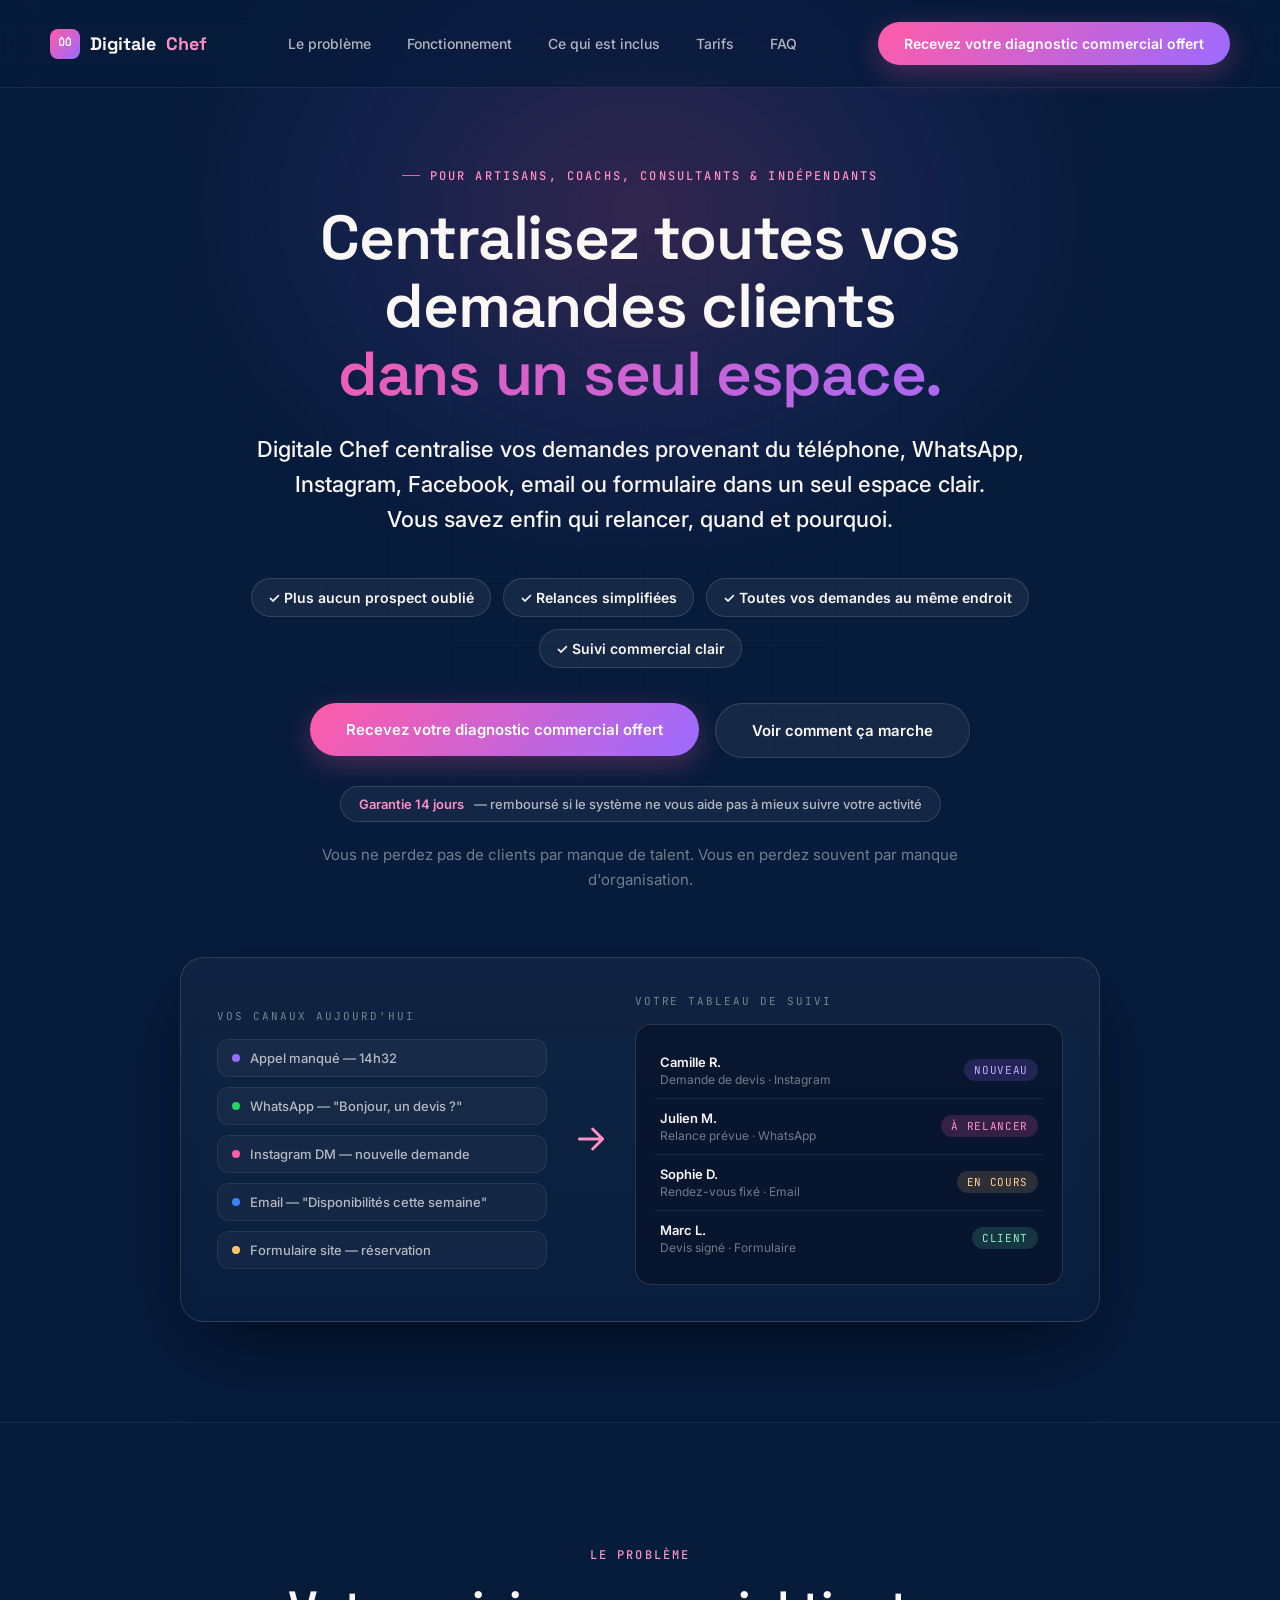
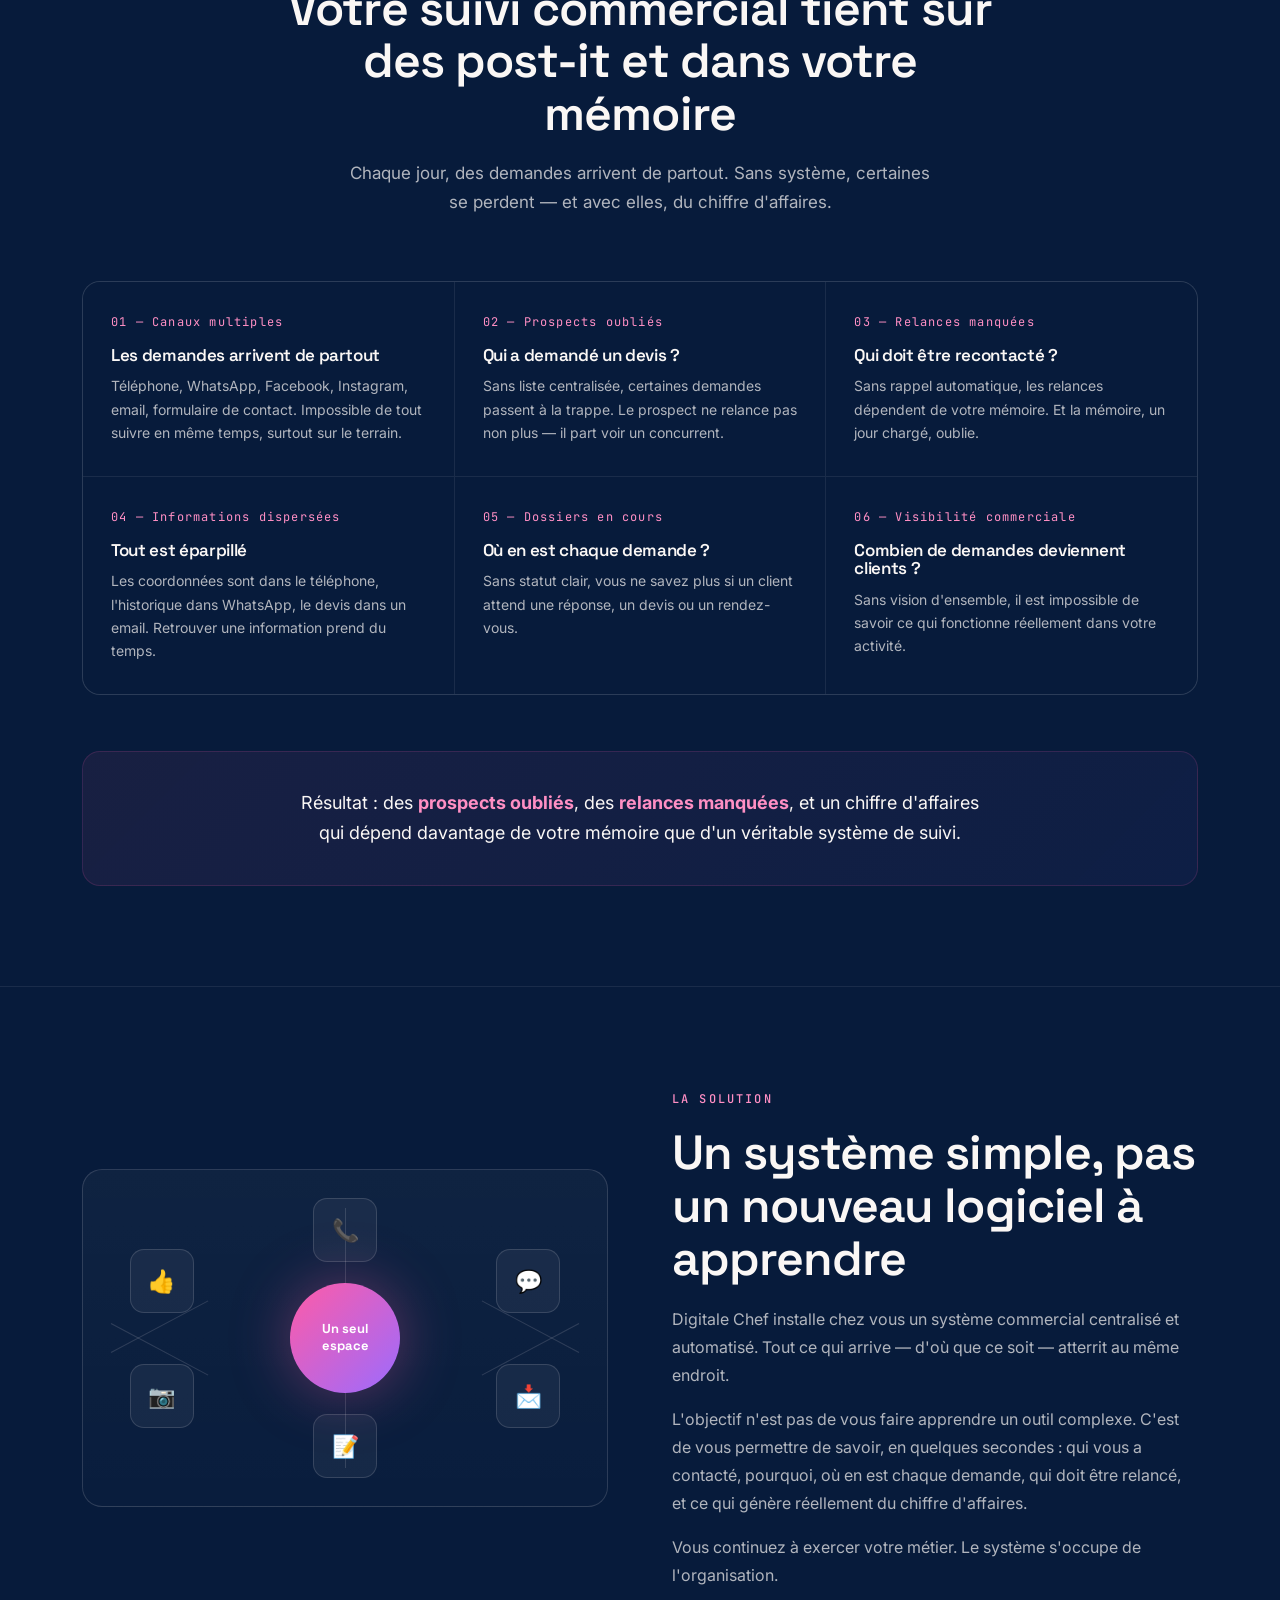
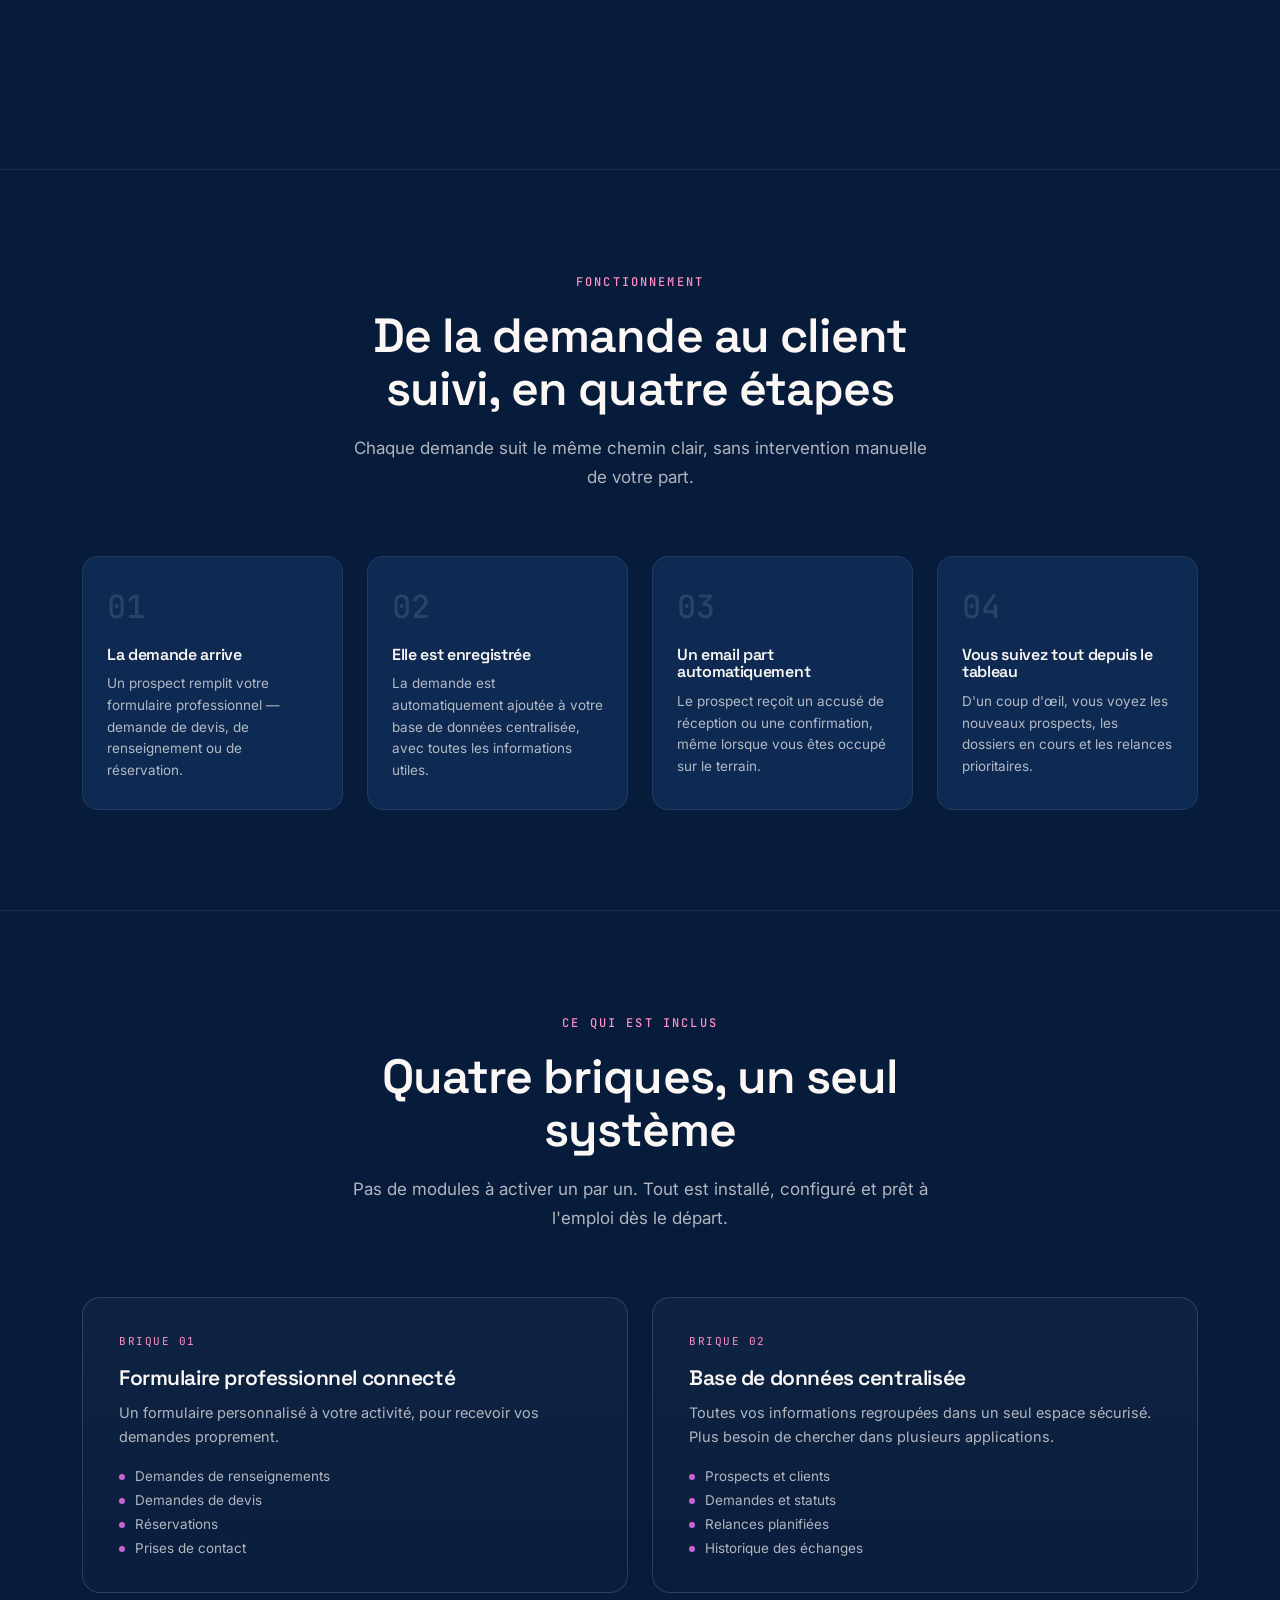
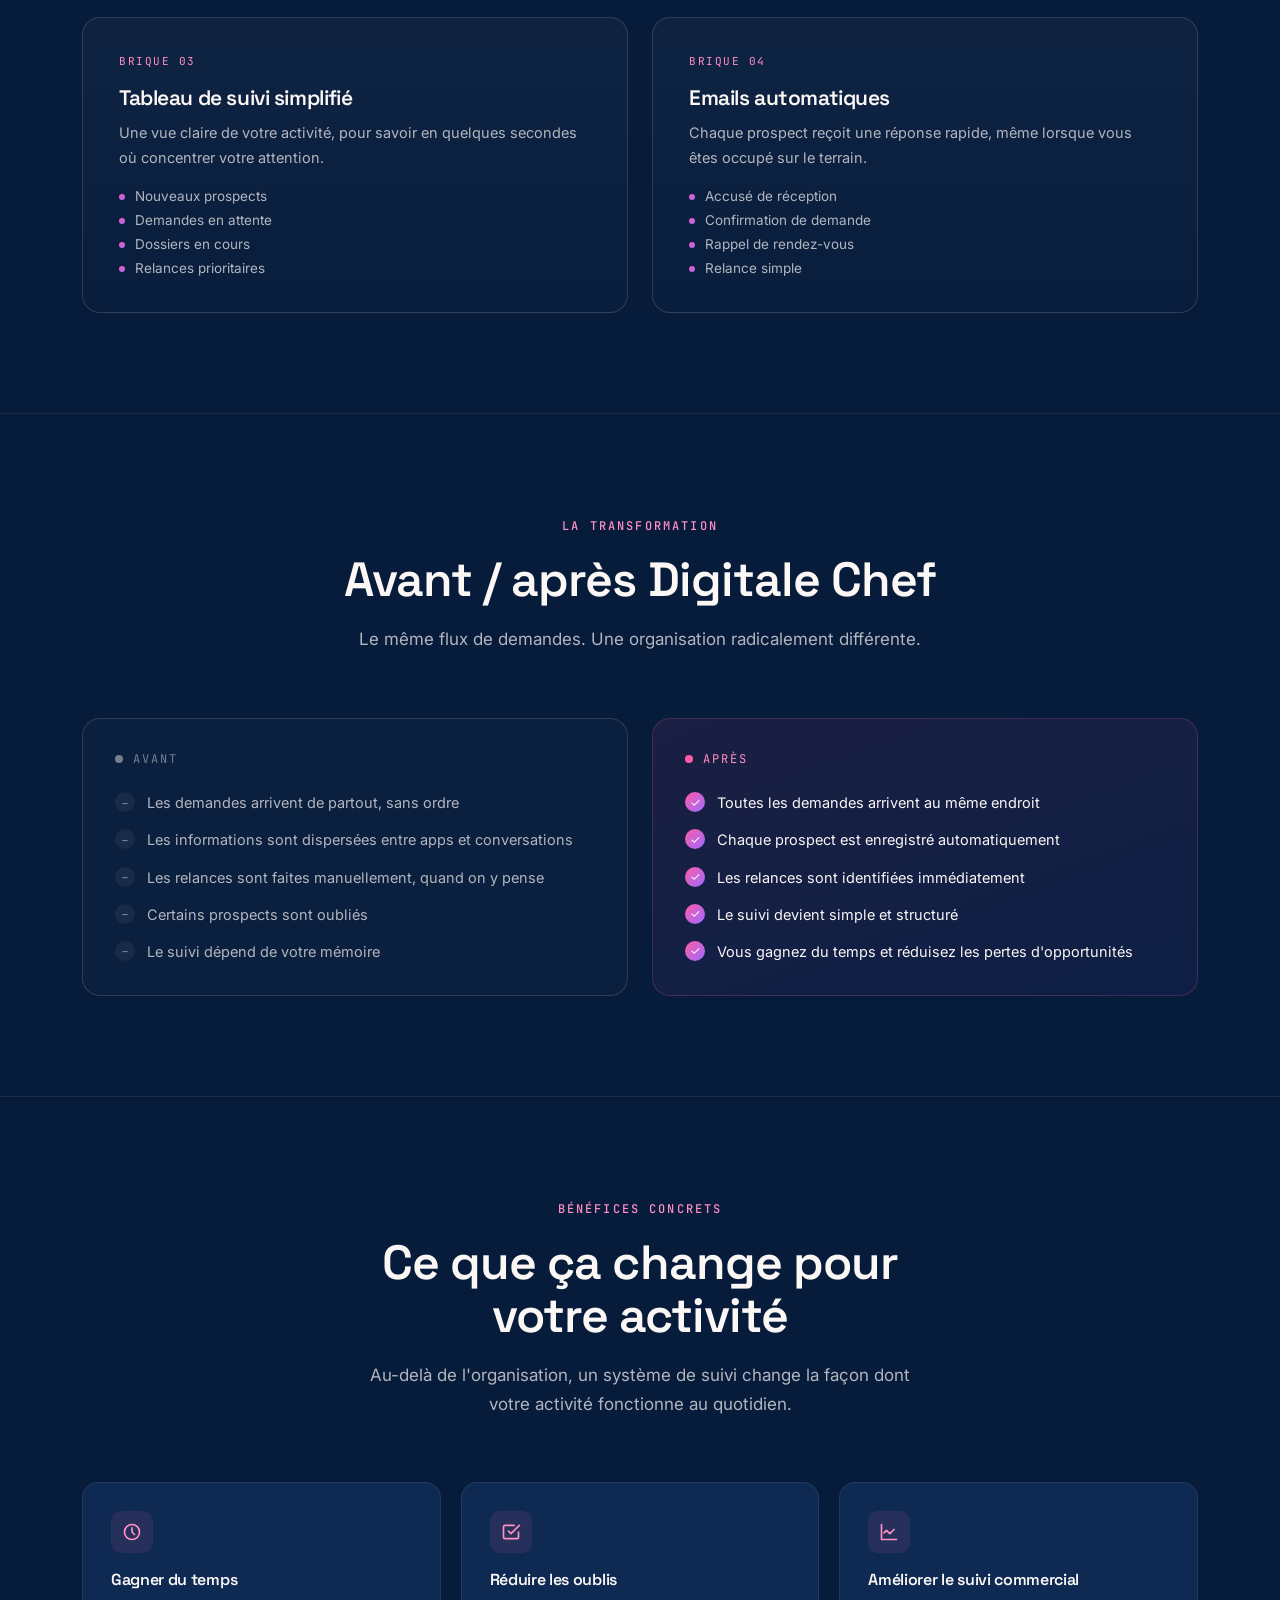
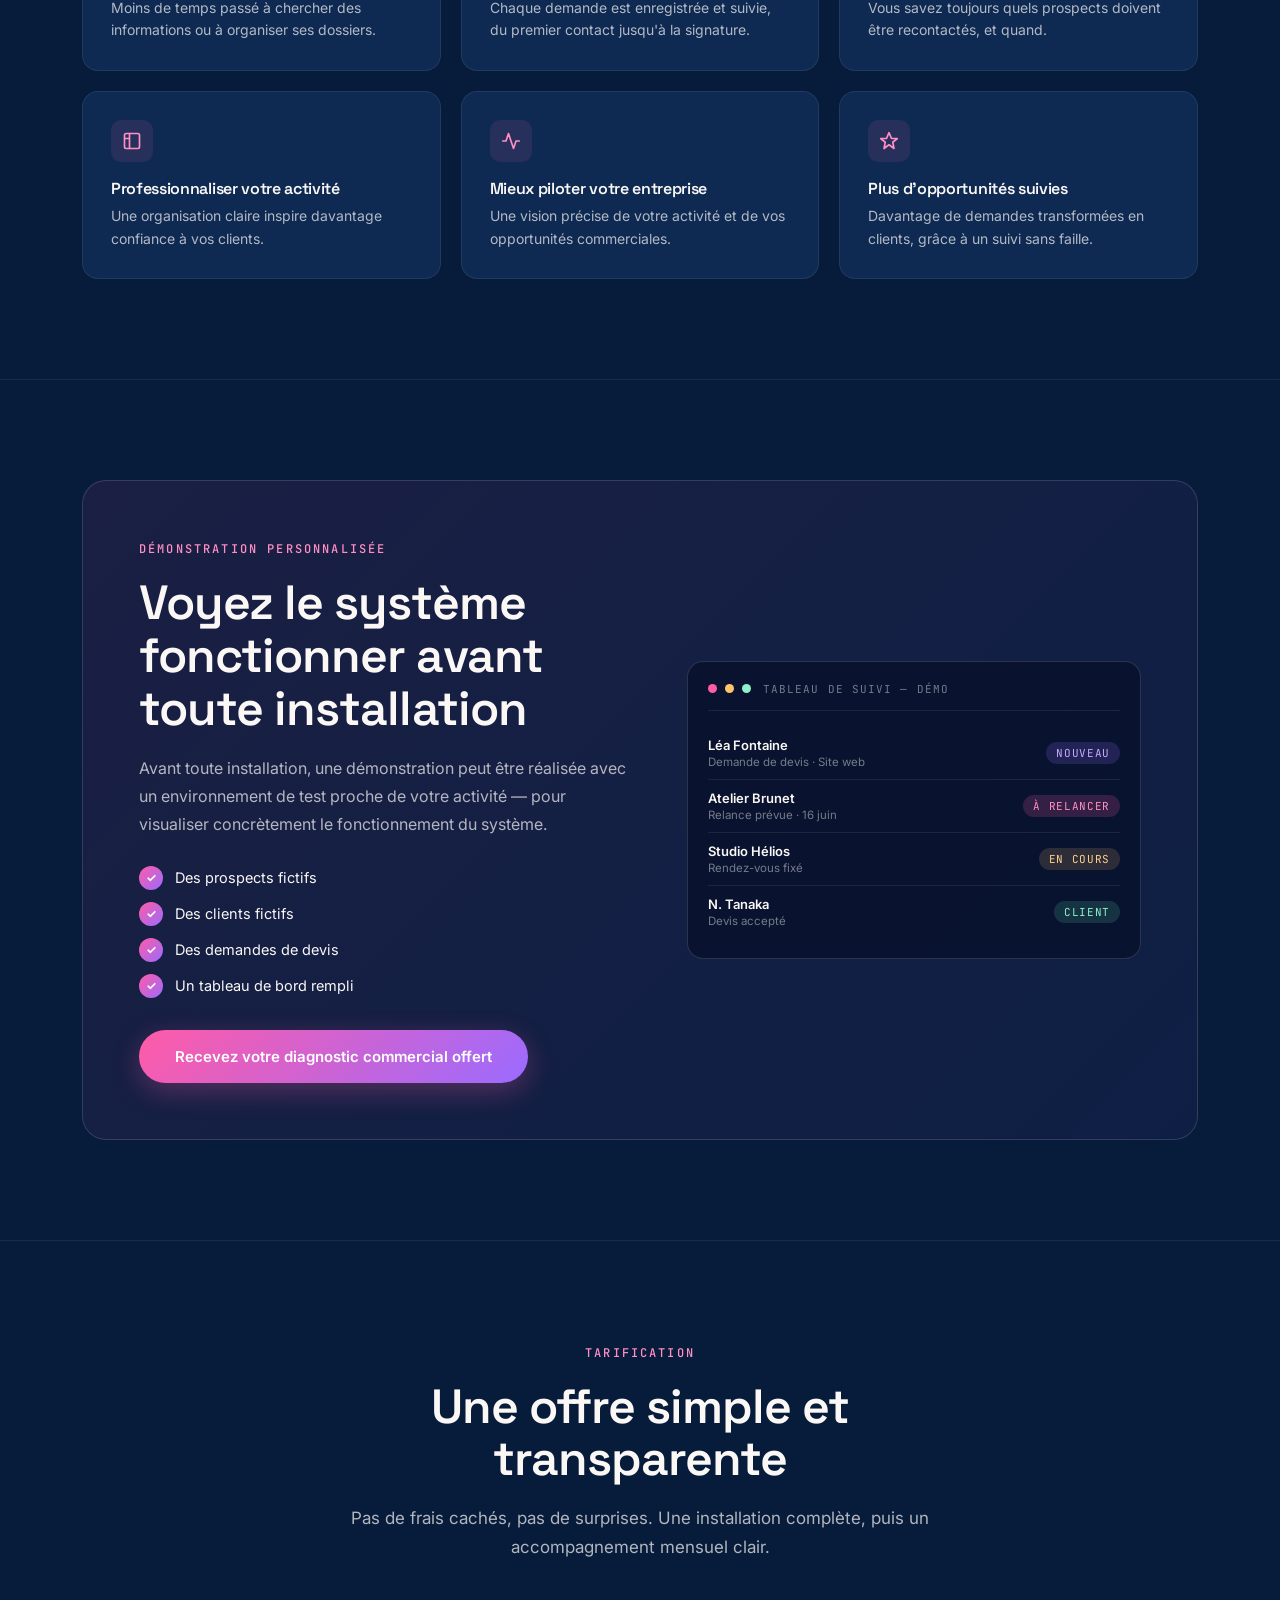
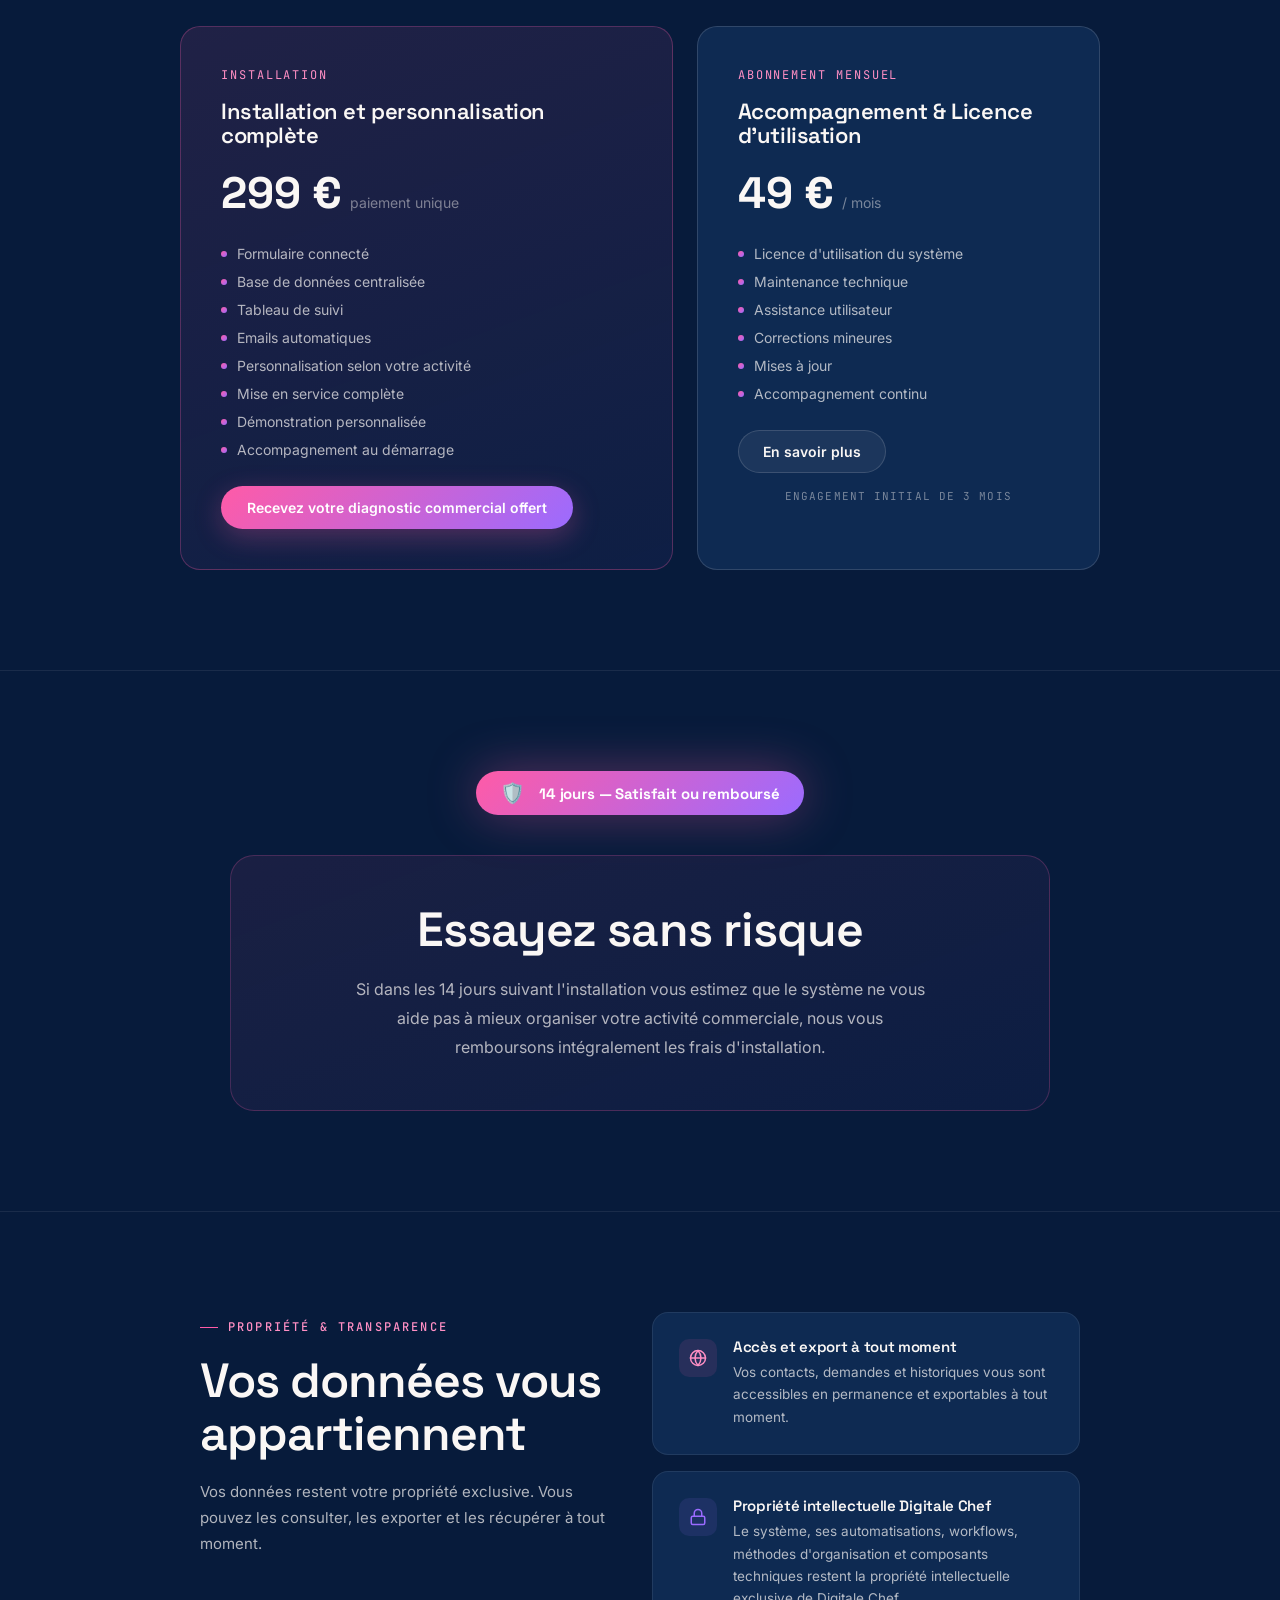
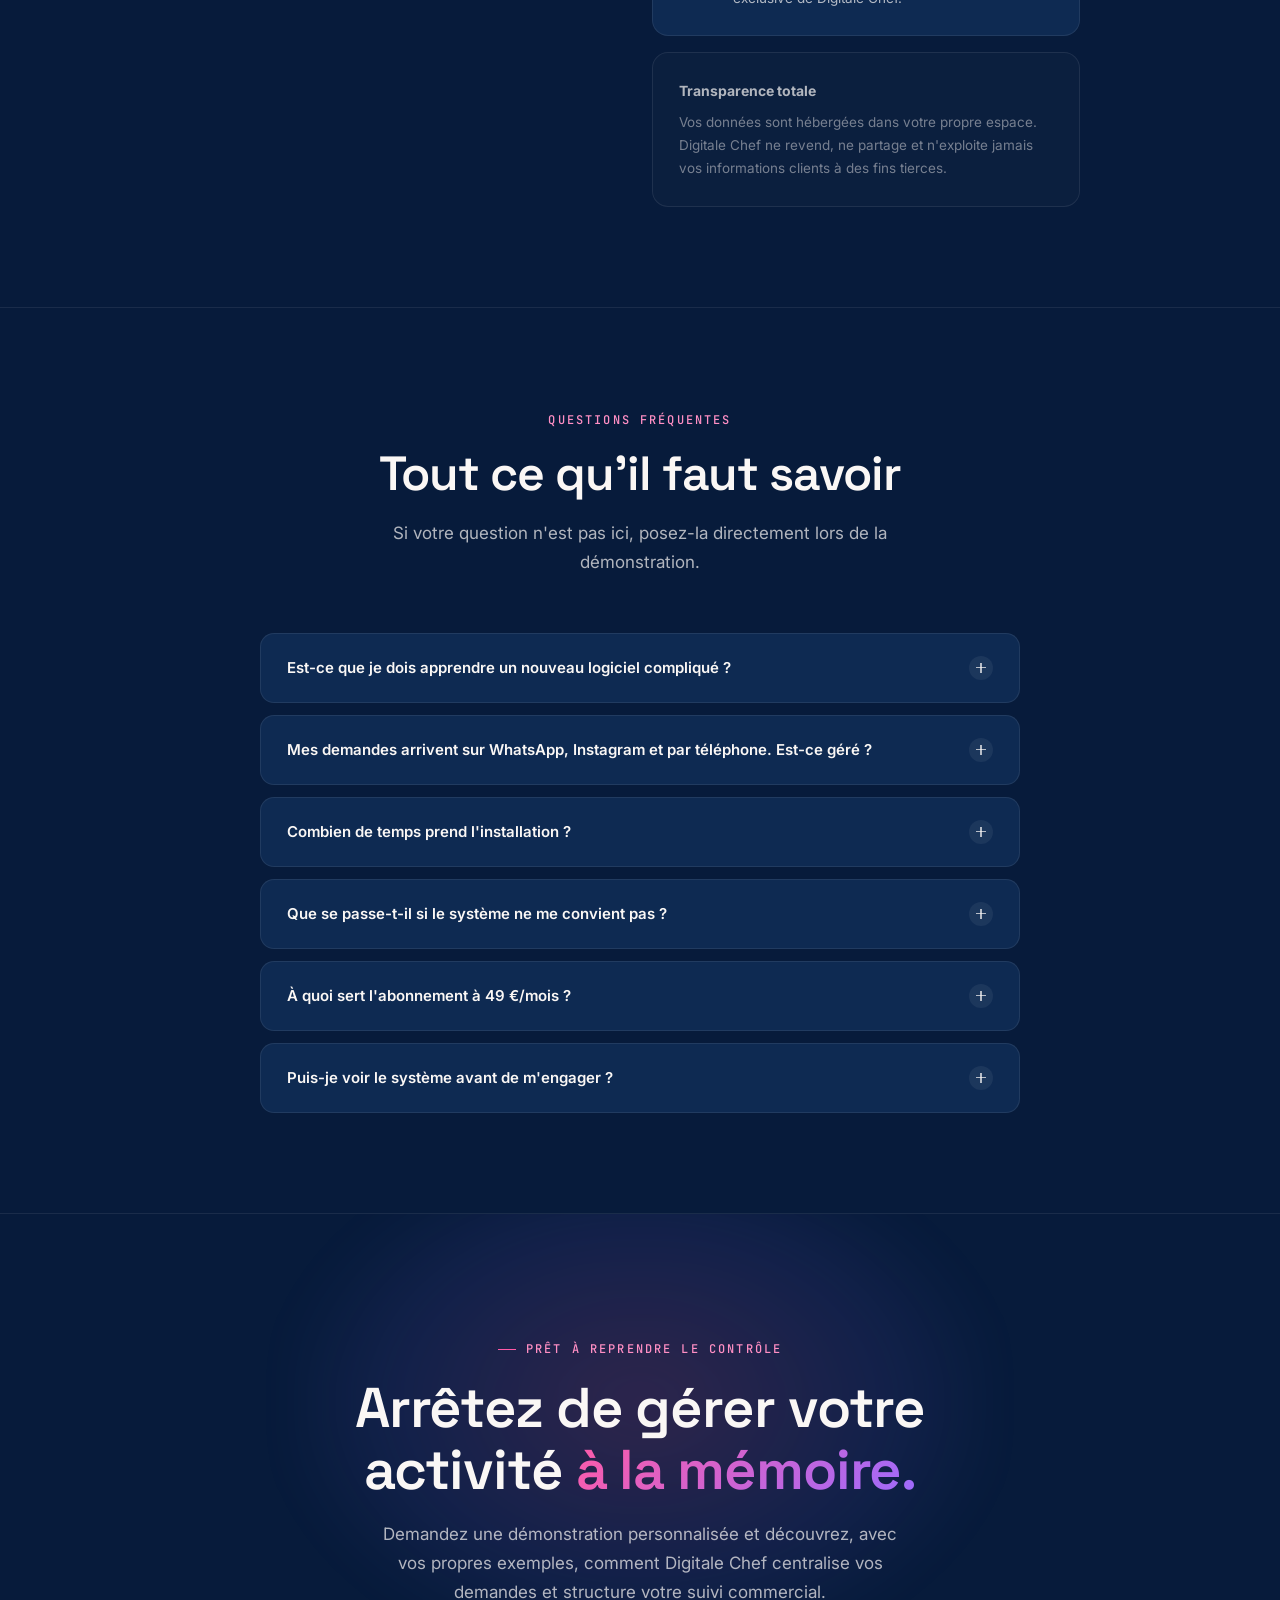
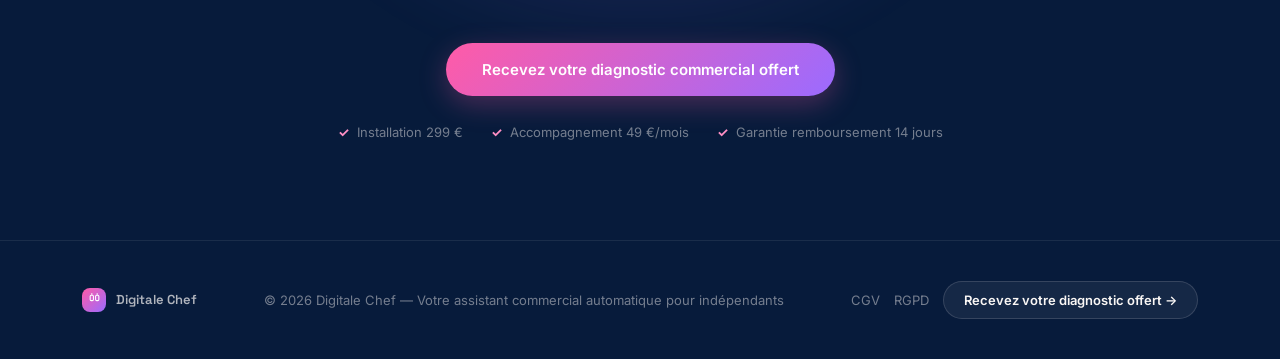
==== commit ea678e10: "Add files via upload" ====
--- a/index.html
+++ b/index.html
@@ -10,9 +10,9 @@
 <link rel="stylesheet" href="style.css">
 </head>
 <body>
- 
+
 <div id="cursor-halo"></div>
- 
+
 <!-- NAV -->
 <nav>
   <div class="nav-inner">
@@ -39,7 +39,7 @@
     </div>
   </div>
 </nav>
- 
+
 <!-- HERO -->
 <section class="hero">
   <div class="hero-bg-grid"></div>
@@ -71,7 +71,7 @@
       Vous ne perdez pas de clients par manque de talent. Vous en perdez souvent par manque d'organisation.
     </p>
   </div>
- 
+
   <!-- SIGNATURE ELEMENT -->
   <div class="signature reveal">
     <div class="sig-grid">
@@ -114,7 +114,7 @@
     </div>
   </div>
 </section>
- 
+
 <!-- PROBLEM -->
 <section class="problem" id="probleme">
   <div class="wrap">
@@ -160,7 +160,7 @@
     </div>
   </div>
 </section>
- 
+
 <!-- SOLUTION -->
 <section class="solution" id="solution">
   <div class="wrap">
@@ -192,7 +192,7 @@
     </div>
   </div>
 </section>
- 
+
 <!-- HOW IT WORKS -->
 <section class="how" id="fonctionnement">
   <div class="wrap">
@@ -225,7 +225,7 @@
     </div>
   </div>
 </section>
- 
+
 <!-- INCLUDED -->
 <section class="included" id="inclus">
   <div class="wrap">
@@ -282,7 +282,7 @@
     </div>
   </div>
 </section>
- 
+
 <!-- BEFORE / AFTER -->
 <section class="ba" id="transformation">
   <div class="wrap">
@@ -315,7 +315,7 @@
     </div>
   </div>
 </section>
- 
+
 <!-- BENEFITS -->
 <section class="benefits" id="benefices">
   <div class="wrap">
@@ -358,7 +358,7 @@
     </div>
   </div>
 </section>
- 
+
 <!-- DEMO -->
 <section class="demo" id="demonstration">
   <div class="wrap">
@@ -402,7 +402,7 @@
     </div>
   </div>
 </section>
- 
+
 <!-- PRICING -->
 <section class="pricing" id="tarifs">
   <div class="wrap">
@@ -446,7 +446,7 @@
     </div>
   </div>
 </section>
- 
+
 <!-- GUARANTEE -->
 <section class="guarantee" id="garantie">
   <div class="wrap">
@@ -462,7 +462,7 @@
     </div>
   </div>
 </section>
- 
+
 <!-- DATA OWNERSHIP -->
 <section class="data-ownership" id="donnees">
   <div class="wrap">
@@ -499,7 +499,7 @@
     </div>
   </div>
 </section>
- 
+
 <!-- FAQ -->
 <section class="faq" id="faq">
   <div class="wrap">
@@ -536,7 +536,7 @@
     </div>
   </div>
 </section>
- 
+
 <!-- FINAL CTA -->
 <section class="final" id="contact">
   <div class="final-glow"></div>
@@ -554,7 +554,7 @@
     </div>
   </div>
 </section>
- 
+
 <!-- FOOTER -->
 <footer>
   <div class="wrap footer-inner">
@@ -577,530 +577,7 @@
     </div>
   </div>
 </footer>
- 
+
 <script src="script.js"></script>
 </body>
 </html>
- 
-<div>✓ Gain de temps quotidien</div>
-
-</div>
-    <p class="hero-problem">
-Vous ne perdez pas de clients par manque de talent.
-Vous en perdez souvent par manque d'organisation.
-</p>
-    </p>
-    <div class="hero-cta-row">
-      <div class="magnetic"><a href="#contact" class="btn btn-primary btn-lg">Demander une démo personnalisée</a></div>
-      <div class="magnetic"><a href="#fonctionnement" class="btn btn-ghost btn-lg">Voir comment ça marche</a></div>
-    </div>
-    <div class="hero-guarantee">
-      <strong>Garantie 14 jours</strong> — remboursé si le système ne vous aide pas à mieux suivre votre activité
-    </div>
-  </div>
-
-  <!-- SIGNATURE ELEMENT -->
-  <div class="signature reveal">
-    <div class="sig-grid">
-      <div>
-        <div class="sig-col-title">Vos canaux aujourd'hui</div>
-        <div class="sig-channels">
-          <div class="channel-pill"><span class="ch-dot" style="background:#9B6BFF;"></span> Appel manqué — 14h32</div>
-          <div class="channel-pill"><span class="ch-dot" style="background:#25D366;"></span> WhatsApp — "Bonjour, un devis ?"</div>
-          <div class="channel-pill"><span class="ch-dot" style="background:#FF5BA7;"></span> Instagram DM — nouvelle demande</div>
-          <div class="channel-pill"><span class="ch-dot" style="background:#3B82F6;"></span> Email — "Disponibilités cette semaine"</div>
-          <div class="channel-pill"><span class="ch-dot" style="background:#FFC46B;"></span> Formulaire site — réservation</div>
-        </div>
-      </div>
-      <div class="sig-arrow">
-        <svg viewBox="0 0 24 24" fill="none" xmlns="http://www.w3.org/2000/svg">
-          <path d="M5 12H19M19 12L13 6M19 12L13 18" stroke="currentColor" stroke-width="1.8" stroke-linecap="round" stroke-linejoin="round"/>
-        </svg>
-      </div>
-      <div>
-        <div class="sig-col-title">Votre tableau de suivi</div>
-        <div class="sig-board">
-          <div class="sig-board-row">
-            <div><div class="sig-name">Camille R.</div><div class="sig-meta">Demande de devis · Instagram</div></div>
-            <div class="sig-status status-new">Nouveau</div>
-          </div>
-          <div class="sig-board-row">
-            <div><div class="sig-name">Julien M.</div><div class="sig-meta">Relance prévue · WhatsApp</div></div>
-            <div class="sig-status status-wait">À relancer</div>
-          </div>
-          <div class="sig-board-row">
-            <div><div class="sig-name">Sophie D.</div><div class="sig-meta">Rendez-vous fixé · Email</div></div>
-            <div class="sig-status status-progress">En cours</div>
-          </div>
-          <div class="sig-board-row">
-            <div><div class="sig-name">Marc L.</div><div class="sig-meta">Devis signé · Formulaire</div></div>
-            <div class="sig-status status-done">Client</div>
-          </div>
-        </div>
-      </div>
-    </div>
-  </div>
-</section>
-
-<!-- PROBLEM -->
-<section class="problem" id="probleme">
-  <div class="wrap">
-    <div class="problem-header">
-      <div class="eyebrow">Le problème</div>
-      <h2 class="section-title">Votre suivi commercial tient sur des post-it et dans votre mémoire</h2>
-      <p class="section-lead">Chaque jour, des demandes arrivent de partout. Sans système, certaines se perdent — et avec elles, du chiffre d'affaires.</p>
-    </div>
-    <div class="problem-grid">
-      <div class="problem-card reveal reveal-d1">
-        <div class="problem-num">01 — Canaux multiples</div>
-        <h4>Les demandes arrivent de partout</h4>
-        <p>Téléphone, WhatsApp, Facebook, Instagram, email, formulaire de contact. Impossible de tout suivre en même temps, surtout sur le terrain.</p>
-      </div>
-      <div class="problem-card reveal reveal-d2">
-        <div class="problem-num">02 — Prospects oubliés</div>
-        <h4>Qui a demandé un devis ?</h4>
-        <p>Sans liste centralisée, certaines demandes passent à la trappe. Le prospect ne relance pas non plus — il part voir un concurrent.</p>
-      </div>
-      <div class="problem-card reveal reveal-d3">
-        <div class="problem-num">03 — Relances manquées</div>
-        <h4>Qui doit être recontacté ?</h4>
-        <p>Sans rappel automatique, les relances dépendent de votre mémoire. Et la mémoire, un jour chargé, oublie.</p>
-      </div>
-      <div class="problem-card reveal reveal-d1">
-        <div class="problem-num">04 — Informations dispersées</div>
-        <h4>Tout est éparpillé</h4>
-        <p>Les coordonnées sont dans le téléphone, l'historique dans WhatsApp, le devis dans un email. Retrouver une information prend du temps.</p>
-      </div>
-      <div class="problem-card reveal reveal-d2">
-        <div class="problem-num">05 — Dossiers en cours</div>
-        <h4>Où en est chaque demande ?</h4>
-        <p>Sans statut clair, vous ne savez plus si un client attend une réponse, un devis ou un rendez-vous.</p>
-      </div>
-      <div class="problem-card reveal reveal-d3">
-        <div class="problem-num">06 — Visibilité commerciale</div>
-        <h4>Combien de demandes deviennent clients ?</h4>
-        <p>Sans vision d'ensemble, il est impossible de savoir ce qui fonctionne réellement dans votre activité.</p>
-      </div>
-    </div>
-    <div class="problem-cost reveal">
-      <p>Résultat : des <strong>prospects oubliés</strong>, des <strong>relances manquées</strong>, et un chiffre d'affaires qui dépend davantage de votre mémoire que d'un véritable système de suivi.</p>
-    </div>
-  </div>
-</section>
-
-<!-- SOLUTION -->
-<section class="solution" id="solution">
-  <div class="wrap">
-    <div class="solution-top">
-      <div class="solution-visual reveal">
-        <div class="hub-diagram">
-          <div class="hub-line" style="width:1px; height:100px; top:10px; left:50%;"></div>
-          <div class="hub-line" style="width:1px; height:100px; bottom:10px; left:50%;"></div>
-          <div class="hub-line" style="width:110px; height:1px; top:55%; right:0; transform-origin:right; transform:rotate(28deg);"></div>
-          <div class="hub-line" style="width:110px; height:1px; bottom:55%; right:0; transform-origin:right; transform:rotate(-28deg);"></div>
-          <div class="hub-line" style="width:110px; height:1px; top:55%; left:0; transform-origin:left; transform:rotate(-28deg);"></div>
-          <div class="hub-line" style="width:110px; height:1px; bottom:55%; left:0; transform-origin:left; transform:rotate(28deg);"></div>
-          <div class="hub-node n1">📞</div>
-          <div class="hub-node n2">💬</div>
-          <div class="hub-node n3">📩</div>
-          <div class="hub-node n4">📝</div>
-          <div class="hub-node n5">📷</div>
-          <div class="hub-node n6">👍</div>
-          <div class="hub-center">Un seul<br>espace</div>
-        </div>
-      </div>
-      <div class="solution-content">
-        <div class="eyebrow">La solution</div>
-        <h2 class="section-title">Un système simple, pas un nouveau logiciel à apprendre</h2>
-        <p>Digitale Chef installe chez vous un système commercial centralisé et automatisé. Tout ce qui arrive — d'où que ce soit — atterrit au même endroit.</p>
-        <p>L'objectif n'est pas de vous faire apprendre un outil complexe. C'est de vous permettre de savoir, en quelques secondes : qui vous a contacté, pourquoi, où en est chaque demande, qui doit être relancé, et ce qui génère réellement du chiffre d'affaires.</p>
-        <p>Vous continuez à exercer votre métier. Le système s'occupe de l'organisation.</p>
-      </div>
-    </div>
-  </div>
-</section>
-
-<!-- HOW IT WORKS -->
-<section class="how" id="fonctionnement">
-  <div class="wrap">
-    <div class="how-header">
-      <div class="eyebrow">Fonctionnement</div>
-      <h2 class="section-title">De la demande au client suivi, en quatre étapes</h2>
-      <p class="section-lead">Chaque demande suit le même chemin clair, sans intervention manuelle de votre part.</p>
-    </div>
-    <div class="steps">
-      <div class="step-card reveal reveal-d1">
-        <div class="step-index">01</div>
-        <h4>La demande arrive</h4>
-        <p>Un prospect remplit votre formulaire professionnel — demande de devis, de renseignement ou de réservation.</p>
-      </div>
-      <div class="step-card reveal reveal-d2">
-        <div class="step-index">02</div>
-        <h4>Elle est enregistrée</h4>
-        <p>La demande est automatiquement ajoutée à votre base de données centralisée, avec toutes les informations utiles.</p>
-      </div>
-      <div class="step-card reveal reveal-d3">
-        <div class="step-index">03</div>
-        <h4>Un email part automatiquement</h4>
-        <p>Le prospect reçoit un accusé de réception ou une confirmation, même lorsque vous êtes occupé sur le terrain.</p>
-      </div>
-      <div class="step-card reveal reveal-d4">
-        <div class="step-index">04</div>
-        <h4>Vous suivez tout depuis le tableau</h4>
-        <p>D'un coup d'œil, vous voyez les nouveaux prospects, les dossiers en cours et les relances prioritaires.</p>
-      </div>
-    </div>
-  </div>
-</section>
-
-<!-- INCLUDED -->
-<section class="included" id="inclus">
-  <div class="wrap">
-    <div class="included-header">
-      <div class="eyebrow">Ce qui est inclus</div>
-      <h2 class="section-title">Quatre briques, un seul système</h2>
-      <p class="section-lead">Pas de modules à activer un par un. Tout est installé, configuré et prêt à l'emploi dès le départ.</p>
-    </div>
-    <div class="included-grid">
-      <div class="feature-card reveal reveal-d1">
-        <div class="feature-tag">Brique 01</div>
-        <h3>Formulaire professionnel connecté</h3>
-        <p>Un formulaire personnalisé à votre activité, pour recevoir vos demandes proprement.</p>
-        <ul class="feature-list">
-          <li>Demandes de renseignements</li>
-          <li>Demandes de devis</li>
-          <li>Réservations</li>
-          <li>Prises de contact</li>
-        </ul>
-      </div>
-      <div class="feature-card reveal reveal-d2">
-        <div class="feature-tag">Brique 02</div>
-        <h3>Base de données centralisée</h3>
-        <p>Toutes vos informations regroupées dans un seul espace sécurisé. Plus besoin de chercher dans plusieurs applications.</p>
-        <ul class="feature-list">
-          <li>Prospects et clients</li>
-          <li>Demandes et statuts</li>
-          <li>Relances planifiées</li>
-          <li>Historique des échanges</li>
-        </ul>
-      </div>
-      <div class="feature-card reveal reveal-d1">
-        <div class="feature-tag">Brique 03</div>
-        <h3>Tableau de suivi simplifié</h3>
-        <p>Une vue claire de votre activité, pour savoir en quelques secondes où concentrer votre attention.</p>
-        <ul class="feature-list">
-          <li>Nouveaux prospects</li>
-          <li>Demandes en attente</li>
-          <li>Dossiers en cours</li>
-          <li>Relances prioritaires</li>
-        </ul>
-      </div>
-      <div class="feature-card reveal reveal-d2">
-        <div class="feature-tag">Brique 04</div>
-        <h3>Emails automatiques</h3>
-        <p>Chaque prospect reçoit une réponse rapide, même lorsque vous êtes occupé sur le terrain.</p>
-        <ul class="feature-list">
-          <li>Accusé de réception</li>
-          <li>Confirmation de demande</li>
-          <li>Rappel de rendez-vous</li>
-          <li>Relance simple</li>
-        </ul>
-      </div>
-    </div>
-  </div>
-</section>
-
-<!-- BEFORE / AFTER -->
-<section class="ba" id="transformation">
-  <div class="wrap">
-    <div class="ba-header">
-      <div class="eyebrow">La transformation</div>
-      <h2 class="section-title">Avant / après Digitale Chef</h2>
-      <p class="section-lead">Le même flux de demandes. Une organisation radicalement différente.</p>
-    </div>
-    <div class="ba-grid">
-      <div class="ba-card before reveal">
-        <div class="ba-label"><span class="ba-dot"></span>Avant</div>
-        <div class="ba-items">
-          <div class="ba-item"><span class="ba-mark">−</span> Les demandes arrivent de partout, sans ordre</div>
-          <div class="ba-item"><span class="ba-mark">−</span> Les informations sont dispersées entre apps et conversations</div>
-          <div class="ba-item"><span class="ba-mark">−</span> Les relances sont faites manuellement, quand on y pense</div>
-          <div class="ba-item"><span class="ba-mark">−</span> Certains prospects sont oubliés</div>
-          <div class="ba-item"><span class="ba-mark">−</span> Le suivi dépend de votre mémoire</div>
-        </div>
-      </div>
-      <div class="ba-card after reveal reveal-d2">
-        <div class="ba-label"><span class="ba-dot"></span>Après</div>
-        <div class="ba-items">
-          <div class="ba-item"><span class="ba-mark">✓</span> Toutes les demandes arrivent au même endroit</div>
-          <div class="ba-item"><span class="ba-mark">✓</span> Chaque prospect est enregistré automatiquement</div>
-          <div class="ba-item"><span class="ba-mark">✓</span> Les relances sont identifiées immédiatement</div>
-          <div class="ba-item"><span class="ba-mark">✓</span> Le suivi devient simple et structuré</div>
-          <div class="ba-item"><span class="ba-mark">✓</span> Vous gagnez du temps et réduisez les pertes d'opportunités</div>
-        </div>
-      </div>
-    </div>
-  </div>
-</section>
-
-<!-- BENEFITS -->
-<section class="benefits" id="benefices">
-  <div class="wrap">
-    <div class="benefits-header">
-      <div class="eyebrow">Bénéfices concrets</div>
-      <h2 class="section-title">Ce que ça change pour votre activité</h2>
-      <p class="section-lead">Au-delà de l'organisation, un système de suivi change la façon dont votre activité fonctionne au quotidien.</p>
-    </div>
-    <div class="benefits-grid">
-      <div class="benefit-card reveal reveal-d1">
-        <div class="benefit-icon"><svg viewBox="0 0 24 24" fill="none" stroke-width="2" stroke-linecap="round" stroke-linejoin="round"><circle cx="12" cy="12" r="9"/><path d="M12 7v5l3 3"/></svg></div>
-        <h4>Gagner du temps</h4>
-        <p>Moins de temps passé à chercher des informations ou à organiser ses dossiers.</p>
-      </div>
-      <div class="benefit-card reveal reveal-d2">
-        <div class="benefit-icon"><svg viewBox="0 0 24 24" fill="none" stroke-width="2" stroke-linecap="round" stroke-linejoin="round"><path d="M9 11l3 3L22 4"/><path d="M21 12v6a2 2 0 0 1-2 2H5a2 2 0 0 1-2-2V6a2 2 0 0 1 2-2h11"/></svg></div>
-        <h4>Réduire les oublis</h4>
-        <p>Chaque demande est enregistrée et suivie, du premier contact jusqu'à la signature.</p>
-      </div>
-      <div class="benefit-card reveal reveal-d3">
-        <div class="benefit-icon"><svg viewBox="0 0 24 24" fill="none" stroke-width="2" stroke-linecap="round" stroke-linejoin="round"><path d="M3 3v18h18"/><path d="M18 9l-5 5-4-4-3 3"/></svg></div>
-        <h4>Améliorer le suivi commercial</h4>
-        <p>Vous savez toujours quels prospects doivent être recontactés, et quand.</p>
-      </div>
-      <div class="benefit-card reveal reveal-d1">
-        <div class="benefit-icon"><svg viewBox="0 0 24 24" fill="none" stroke-width="2" stroke-linecap="round" stroke-linejoin="round"><rect x="3" y="3" width="18" height="18" rx="2"/><path d="M9 3v18M3 9h6"/></svg></div>
-        <h4>Professionnaliser votre activité</h4>
-        <p>Une organisation claire inspire davantage confiance à vos clients.</p>
-      </div>
-      <div class="benefit-card reveal reveal-d2">
-        <div class="benefit-icon"><svg viewBox="0 0 24 24" fill="none" stroke-width="2" stroke-linecap="round" stroke-linejoin="round"><path d="M22 12h-4l-3 9L9 3l-3 9H2"/></svg></div>
-        <h4>Mieux piloter votre entreprise</h4>
-        <p>Une vision précise de votre activité et de vos opportunités commerciales.</p>
-      </div>
-      <div class="benefit-card reveal reveal-d3">
-        <div class="benefit-icon"><svg viewBox="0 0 24 24" fill="none" stroke-width="2" stroke-linecap="round" stroke-linejoin="round"><path d="M12 2l3 7h7l-5.5 4.5L18 21l-6-4.5L6 21l1.5-7.5L2 9h7z"/></svg></div>
-        <h4>Plus d'opportunités suivies</h4>
-        <p>Davantage de demandes transformées en clients, grâce à un suivi sans faille.</p>
-      </div>
-    </div>
-  </div>
-</section>
-
-<!-- DEMO -->
-<section class="demo" id="demonstration">
-  <div class="wrap">
-    <div class="demo-card reveal">
-      <div class="demo-content">
-        <div class="eyebrow">Démonstration personnalisée</div>
-        <h2 class="section-title">Voyez le système fonctionner avant toute installation</h2>
-        <p>Avant toute installation, une démonstration peut être réalisée avec un environnement de test proche de votre activité — pour visualiser concrètement le fonctionnement du système.</p>
-        <ul class="demo-list">
-          <li>Des prospects fictifs</li>
-          <li>Des clients fictifs</li>
-          <li>Des demandes de devis</li>
-          <li>Un tableau de bord rempli</li>
-        </ul>
-        <div class="magnetic"><a href="#contact" class="btn btn-primary btn-lg">Voir une démo avec mes exemples</a></div>
-      </div>
-      <div class="demo-mock">
-        <div class="demo-mock-header">
-          <span class="demo-mock-dot" style="background:#FF5BA7;"></span>
-          <span class="demo-mock-dot" style="background:#FFC46B;"></span>
-          <span class="demo-mock-dot" style="background:#8FF0C8;"></span>
-          <span class="demo-mock-title">Tableau de suivi — démo</span>
-        </div>
-        <div class="demo-mock-row">
-          <div><div class="demo-mock-name">Léa Fontaine</div><div class="demo-mock-sub">Demande de devis · Site web</div></div>
-          <div class="sig-status status-new">Nouveau</div>
-        </div>
-        <div class="demo-mock-row">
-          <div><div class="demo-mock-name">Atelier Brunet</div><div class="demo-mock-sub">Relance prévue · 16 juin</div></div>
-          <div class="sig-status status-wait">À relancer</div>
-        </div>
-        <div class="demo-mock-row">
-          <div><div class="demo-mock-name">Studio Hélios</div><div class="demo-mock-sub">Rendez-vous fixé</div></div>
-          <div class="sig-status status-progress">En cours</div>
-        </div>
-        <div class="demo-mock-row">
-          <div><div class="demo-mock-name">N. Tanaka</div><div class="demo-mock-sub">Devis accepté</div></div>
-          <div class="sig-status status-done">Client</div>
-        </div>
-      </div>
-    </div>
-  </div>
-</section>
-
-<!-- PRICING -->
-<section class="pricing" id="tarifs">
-  <div class="wrap">
-    <div class="pricing-header">
-      <div class="eyebrow">Tarification</div>
-      <h2 class="section-title">Une offre simple et transparente</h2>
-      <p class="section-lead">Pas de frais cachés, pas de surprises. Une installation complète, puis un accompagnement mensuel clair.</p>
-    </div>
-    <div class="pricing-grid">
-      <div class="price-card main reveal">
-        <div class="price-label">Installation</div>
-        <h3>Installation et personnalisation complète</h3>
-        <div class="price-value"><span class="amount">299 €</span><span class="period">paiement unique</span></div>
-        <ul class="price-list">
-          <li>Formulaire connecté</li>
-          <li>Base de données centralisée</li>
-          <li>Tableau de suivi</li>
-          <li>Emails automatiques</li>
-          <li>Personnalisation selon votre activité</li>
-          <li>Mise en service complète</li>
-          <li>Démonstration personnalisée</li>
-          <li>Accompagnement au démarrage</li>
-        </ul>
-        <div class="magnetic"><a href="#contact" class="btn btn-primary">Demander une démo</a></div>
-      </div>
-      <div class="price-card sub reveal reveal-d2">
-        <div class="price-label">Abonnement mensuel</div>
-        <h3>Accompagnement &amp; Licence d'utilisation</h3>
-        <div class="price-value"><span class="amount">49 €</span><span class="period">/ mois</span></div>
-        <ul class="price-list">
-          <li>Licence d'utilisation du système</li>
-          <li>Maintenance technique</li>
-          <li>Assistance utilisateur</li>
-          <li>Corrections mineures</li>
-          <li>Mises à jour</li>
-          <li>Accompagnement continu</li>
-        </ul>
-        <div class="magnetic"><a href="#contact" class="btn btn-ghost">En savoir plus</a></div>
-        <p class="price-engagement">Engagement initial de 3 mois</p>
-      </div>
-    </div>
-  </div>
-</section>
-
-<!-- GUARANTEE -->
-<section class="guarantee" id="garantie">
-  <div class="wrap">
-    <div class="guarantee-inner reveal">
-      <div class="guarantee-badge">
-        <span class="guarantee-badge-icon">🛡️</span>
-        <span class="guarantee-badge-text">14 jours — Satisfait ou remboursé</span>
-      </div>
-      <div class="guarantee-card">
-        <h2 class="section-title">Essayez sans risque</h2>
-        <p>Si dans les 14 jours suivant l'installation vous estimez que le système ne vous aide pas à mieux organiser votre activité commerciale, nous vous remboursons intégralement les frais d'installation.</p>
-      </div>
-    </div>
-  </div>
-</section>
-
-<!-- DATA OWNERSHIP -->
-<section class="data-ownership" id="donnees">
-  <div class="wrap">
-    <div class="data-inner">
-      <div class="data-left reveal">
-        <div class="eyebrow">Propriété &amp; transparence</div>
-        <h2 class="section-title">Vos données vous appartiennent</h2>
-        <p>Vos données restent votre propriété exclusive. Vous pouvez les consulter, les exporter et les récupérer à tout moment.</p>
-      </div>
-      <div class="data-right">
-        <div class="data-card reveal reveal-d1">
-          <div class="data-card-icon" style="background:rgba(255,91,167,0.1);">
-            <svg viewBox="0 0 24 24" fill="none" stroke="var(--pink-soft)" stroke-width="2" stroke-linecap="round" stroke-linejoin="round"><path d="M12 2a10 10 0 1 0 0 20 10 10 0 0 0 0-20z"/><path d="M2 12h20M12 2a15.3 15.3 0 0 1 4 10 15.3 15.3 0 0 1-4 10 15.3 15.3 0 0 1-4-10 15.3 15.3 0 0 1 4-10z"/></svg>
-          </div>
-          <div>
-            <h4>Accès et export à tout moment</h4>
-            <p>Vos contacts, demandes et historiques vous sont accessibles en permanence et exportables à tout moment.</p>
-          </div>
-        </div>
-        <div class="data-card reveal reveal-d2">
-          <div class="data-card-icon" style="background:rgba(155,107,255,0.1);">
-            <svg viewBox="0 0 24 24" fill="none" stroke="var(--violet)" stroke-width="2" stroke-linecap="round" stroke-linejoin="round"><rect x="3" y="11" width="18" height="11" rx="2"/><path d="M7 11V7a5 5 0 0 1 10 0v4"/></svg>
-          </div>
-          <div>
-            <h4>Propriété intellectuelle Digitale Chef</h4>
-            <p>Le système, ses automatisations, workflows, méthodes d'organisation et composants techniques restent la propriété intellectuelle exclusive de Digitale Chef.</p>
-          </div>
-        </div>
-        <div class="data-ip reveal reveal-d3">
-          <strong>Transparence totale</strong>
-          Vos données sont hébergées dans votre propre espace. Digitale Chef ne revend, ne partage et n'exploite jamais vos informations clients à des fins tierces.
-        </div>
-      </div>
-    </div>
-  </div>
-</section>
-
-<!-- FAQ -->
-<section class="faq" id="faq">
-  <div class="wrap">
-    <div class="faq-header">
-      <div class="eyebrow">Questions fréquentes</div>
-      <h2 class="section-title">Tout ce qu'il faut savoir</h2>
-      <p class="section-lead">Si votre question n'est pas ici, posez-la directement lors de la démonstration.</p>
-    </div>
-    <div class="faq-list">
-      <details class="faq-item">
-        <summary>Est-ce que je dois apprendre un nouveau logiciel compliqué ?<span class="faq-icon"></span></summary>
-        <div class="faq-body">Non. Digitale Chef n'est pas un logiciel supplémentaire à maîtriser. C'est un système installé et configuré pour vous, avec une formation à l'utilisation incluse. Vous utilisez un tableau de suivi simple, pensé pour être lu en quelques secondes.</div>
-      </details>
-      <details class="faq-item">
-        <summary>Mes demandes arrivent sur WhatsApp, Instagram et par téléphone. Est-ce géré ?<span class="faq-icon"></span></summary>
-        <div class="faq-body">Le formulaire professionnel connecté centralise les demandes de renseignements, devis, réservations et prises de contact. Chaque nouvelle demande est automatiquement enregistrée dans votre base de données, quel que soit le point d'entrée configuré lors de l'installation.</div>
-      </details>
-      <details class="faq-item">
-        <summary>Combien de temps prend l'installation ?<span class="faq-icon"></span></summary>
-        <div class="faq-body">L'installation comprend la mise en place du système, le paramétrage des formulaires, la création de la base de données, la configuration des automatisations, la création du tableau de suivi et votre formation. Le délai exact est précisé lors de la démonstration personnalisée, selon votre activité.</div>
-      </details>
-      <details class="faq-item">
-        <summary>Que se passe-t-il si le système ne me convient pas ?<span class="faq-icon"></span></summary>
-        <div class="faq-body">Vous bénéficiez d'une garantie de 14 jours. Si vous estimez que le système ne vous aide pas à mieux suivre vos demandes, à gagner du temps ou à mieux organiser votre activité, l'installation vous est intégralement remboursée.</div>
-      </details>
-      <details class="faq-item">
-        <summary>À quoi sert l'abonnement à 49 €/mois ?<span class="faq-icon"></span></summary>
-        <div class="faq-body">L'abonnement couvre le support, l'assistance, les corrections, les mises à jour et les optimisations mineures du système, pour qu'il continue de fonctionner correctement dans le temps.</div>
-      </details>
-      <details class="faq-item">
-        <summary>Puis-je voir le système avant de m'engager ?<span class="faq-icon"></span></summary>
-        <div class="faq-body">Oui. Une démonstration personnalisée peut être réalisée avec un environnement de test comprenant des prospects fictifs, des clients fictifs, des demandes de devis et un tableau de bord rempli, avec des exemples proches de votre activité.</div>
-      </details>
-    </div>
-  </div>
-</section>
-
-<!-- FINAL CTA -->
-<section class="final" id="contact">
-  <div class="final-glow"></div>
-  <div class="final-content">
-    <div class="eyebrow" style="justify-content:center;">Prêt à reprendre le contrôle</div>
-    <h2>Arrêtez de gérer votre activité <span class="grad-text">à la mémoire.</span></h2>
-    <p>Demandez une démonstration personnalisée et découvrez, avec vos propres exemples, comment Digitale Chef centralise vos demandes et structure votre suivi commercial.</p>
-    <div class="final-cta-row">
-      <div class="magnetic"><a href="#" class="btn btn-primary btn-lg">Demander une démo personnalisée</a></div>
-    </div>
-    <div class="final-trust">
-      <span>Installation 299 €</span>
-      <span>Accompagnement 49 €/mois</span>
-      <span>Garantie remboursement 14 jours</span>
-    </div>
-  </div>
-</section>
-
-<!-- FOOTER -->
-<footer>
-  <div class="wrap footer-inner">
-    <div class="footer-logo">
-      <span class="logo-mark" style="width:24px;height:24px;">
-        <svg viewBox="0 0 24 24" fill="none" xmlns="http://www.w3.org/2000/svg" style="width:13px;height:13px;">
-          <rect x="4" y="4" width="6" height="10" rx="2" stroke="#fff" stroke-width="2"/>
-          <rect x="14" y="4" width="6" height="10" rx="2" stroke="#fff" stroke-width="2"/>
-          <circle cx="7" cy="2" r="1.4" fill="#fff"/>
-          <circle cx="17" cy="2" r="1.4" fill="#fff"/>
-        </svg>
-      </span>
-      Digitale Chef
-    </div>
-    <span>© 2026 Digitale Chef — Votre assistant commercial automatique pour indépendants</span>
-    <a href="#contact" class="btn btn-ghost" style="padding:10px 20px;font-size:13px;">Demander une démo →</a>
-  </div>
-</footer>
-
-<script src="script.js"></script>
-</body>
-</html>
--- a/style.css
+++ b/style.css
@@ -1,4 +1,4 @@
- :root {
+  :root {
     --navy: #071B3B;
     --navy-deep: #050F26;
     --navy-card: #0E2A52;
@@ -13,10 +13,10 @@
     --line-strong: rgba(250,247,245,0.14);
     --grad-main: linear-gradient(135deg, var(--pink) 0%, var(--violet) 100%);
   }
- 
+
   *, *::before, *::after { box-sizing: border-box; margin: 0; padding: 0; }
   html { scroll-behavior: smooth; }
- 
+
   body {
     font-family: 'Inter', sans-serif;
     background: var(--navy);
@@ -24,30 +24,30 @@
     overflow-x: hidden;
     -webkit-font-smoothing: antialiased;
   }
- 
+
   ::selection { background: var(--pink); color: var(--navy); }
- 
+
   h1, h2, h3, h4, .display {
     font-family: 'Space Grotesk', sans-serif;
     font-weight: 600;
     letter-spacing: -0.02em;
     line-height: 1.1;
   }
- 
+
   .mono {
     font-family: 'JetBrains Mono', monospace;
     letter-spacing: 0.04em;
   }
- 
+
   .grad-text {
     background: var(--grad-main);
     -webkit-background-clip: text;
     -webkit-text-fill-color: transparent;
     background-clip: text;
   }
- 
+
   a { color: inherit; }
- 
+
   /* ============ CURSOR HALO ============ */
   #cursor-halo {
     position: fixed;
@@ -67,7 +67,7 @@
     width: 680px; height: 680px;
     background: radial-gradient(circle, rgba(255,91,167,0.26) 0%, rgba(155,107,255,0.14) 45%, transparent 75%);
   }
- 
+
   /* ============ LAYOUT HELPERS ============ */
   .wrap {
     max-width: 1180px;
@@ -75,7 +75,7 @@
     padding: 0 32px;
   }
   section { position: relative; z-index: 1; }
- 
+
   .eyebrow {
     display: inline-flex;
     align-items: center;
@@ -94,7 +94,7 @@
     width: 18px; height: 1px;
     background: var(--pink);
   }
- 
+
   .section-title {
     font-size: clamp(30px, 4.2vw, 48px);
     margin-bottom: 18px;
@@ -106,7 +106,7 @@
     color: var(--offwhite-dim);
     max-width: 580px;
   }
- 
+
   /* ============ NAV ============ */
   nav {
     position: fixed; top: 0; left: 0; right: 0; z-index: 100;
@@ -133,7 +133,7 @@
   }
   .logo-mark svg { width: 16px; height: 16px; }
   .logo-chef { color: var(--pink-soft); }
- 
+
   .nav-links {
     display: flex; align-items: center; gap: 36px;
   }
@@ -144,7 +144,7 @@
     transition: color 0.25s;
   }
   .nav-link:hover { color: var(--offwhite); }
- 
+
   .btn {
     display: inline-flex; align-items: center; justify-content: center; gap: 8px;
     font-family: 'Inter', sans-serif;
@@ -172,10 +172,10 @@
   }
   .btn-ghost:hover { background: rgba(250,247,245,0.1); border-color: rgba(250,247,245,0.25); }
   .btn-lg { padding: 17px 36px; font-size: 15px; }
- 
+
   /* magnetic CTA wrapper */
   .magnetic { display: inline-block; }
- 
+
   /* ============ HERO ============ */
   .hero {
     min-height: 100vh;
@@ -203,15 +203,15 @@
     pointer-events: none;
     filter: blur(20px);
   }
- 
+
   .hero-content { position: relative; z-index: 2; max-width: 900px; }
- 
+
   .hero h1 {
     font-size: clamp(32px, 5vw, 62px);
     margin-bottom: 24px;
   }
   .hero h1 .line2 { display: block; }
- 
+
   .hero-sub {
     font-size: 22px; line-height: 1.6;
     color: var(--offwhite);
@@ -219,7 +219,7 @@
     margin: 0 auto 40px;
     font-weight: 500;
   }
- 
+
   .hero-benefits {
     display: flex;
     justify-content: center;
@@ -236,12 +236,12 @@
     font-weight: 600;
     color: var(--offwhite);
   }
- 
+
   .hero-cta-row {
     display: flex; gap: 16px; justify-content: center; flex-wrap: wrap;
     margin-bottom: 28px;
   }
- 
+
   .hero-guarantee {
     display: inline-flex; align-items: center; gap: 10px;
     font-size: 13px; font-weight: 500;
@@ -253,7 +253,7 @@
     margin-bottom: 0;
   }
   .hero-guarantee strong { color: var(--pink-soft); font-weight: 600; }
- 
+
   .hero-problem {
     margin-top: 20px;
     font-size: 15px;
@@ -264,7 +264,7 @@
     margin-bottom: 64px;
     line-height: 1.7;
   }
- 
+
   /* ===== SIGNATURE ELEMENT: channel-to-pipeline visualizer ===== */
   .signature {
     position: relative; z-index: 2;
@@ -314,14 +314,14 @@
   .channel-pill:nth-child(5) { animation-delay: 0.7s; }
   @keyframes chanIn { from { opacity: 0; transform: translateX(-8px); } to { opacity: 1; transform: translateX(0); } }
   .ch-dot { width: 8px; height: 8px; border-radius: 50%; flex-shrink: 0; }
- 
+
   .sig-arrow {
     display: flex; align-items: center; justify-content: center;
     color: var(--pink-soft);
     position: relative;
   }
   .sig-arrow svg { width: 40px; height: 40px; }
- 
+
   .sig-board {
     background: rgba(5,15,38,0.6);
     border: 1px solid var(--line-strong);
@@ -348,13 +348,13 @@
   .status-wait { background: rgba(255,91,167,0.18); color: var(--pink-soft); }
   .status-progress { background: rgba(255,196,107,0.15); color: #ffd28a; }
   .status-done { background: rgba(110,231,183,0.15); color: #8ff0c8; }
- 
+
   @media (max-width: 820px) {
     .sig-grid { grid-template-columns: 1fr; }
     .sig-arrow { transform: rotate(90deg); margin: 4px auto; }
     .sig-channels, .sig-board { width: 100%; }
   }
- 
+
   /* ============ FADE-IN ON SCROLL ============ */
   .reveal { opacity: 0; transform: translateY(28px); transition: opacity 0.8s cubic-bezier(.2,.7,.2,1), transform 0.8s cubic-bezier(.2,.7,.2,1); }
   .reveal.visible { opacity: 1; transform: translateY(0); }
@@ -362,7 +362,7 @@
   .reveal-d2 { transition-delay: 0.16s; }
   .reveal-d3 { transition-delay: 0.24s; }
   .reveal-d4 { transition-delay: 0.32s; }
- 
+
   /* ============ PROBLEM SECTION ============ */
   .problem {
     padding: 120px 0 100px;
@@ -372,7 +372,7 @@
   .problem-header .eyebrow { justify-content: center; }
   .problem-header .eyebrow::before { display: none; }
   .problem-header .section-lead { margin: 0 auto; text-align: center; }
- 
+
   .problem-grid {
     display: grid;
     grid-template-columns: repeat(3, 1fr);
@@ -404,7 +404,7 @@
     font-size: 14px; line-height: 1.65;
     color: var(--offwhite-dim);
   }
- 
+
   .problem-cost {
     margin-top: 56px;
     text-align: center;
@@ -421,11 +421,11 @@
     margin: 0 auto;
   }
   .problem-cost strong { color: var(--pink-soft); }
- 
+
   @media (max-width: 860px) {
     .problem-grid { grid-template-columns: 1fr; }
   }
- 
+
   /* ============ SOLUTION SECTION ============ */
   .solution {
     padding: 100px 0;
@@ -488,11 +488,11 @@
   .solution-content h2 { margin-bottom: 20px; }
   .solution-content p { font-size: 16px; line-height: 1.75; color: var(--offwhite-dim); margin-bottom: 16px; }
   .solution-content p:last-child { margin-bottom: 0; }
- 
+
   @media (max-width: 900px) {
     .solution-top { grid-template-columns: 1fr; gap: 40px; }
   }
- 
+
   /* ============ HOW IT WORKS ============ */
   .how {
     padding: 100px 0;
@@ -502,7 +502,7 @@
   .how-header .eyebrow { justify-content: center; }
   .how-header .eyebrow::before { display: none; }
   .how-header .section-lead { margin: 0 auto; text-align: center; }
- 
+
   .steps {
     display: grid;
     grid-template-columns: repeat(4, 1fr);
@@ -536,14 +536,14 @@
   }
   .step-card h4 { font-size: 16px; margin-bottom: 10px; color: var(--offwhite); }
   .step-card p { font-size: 13.5px; line-height: 1.6; color: var(--offwhite-dim); }
- 
+
   @media (max-width: 980px) {
     .steps { grid-template-columns: 1fr 1fr; }
   }
   @media (max-width: 580px) {
     .steps { grid-template-columns: 1fr; }
   }
- 
+
   /* ============ INCLUDED ============ */
   .included {
     padding: 100px 0;
@@ -553,7 +553,7 @@
   .included-header .eyebrow { justify-content: center; }
   .included-header .eyebrow::before { display: none; }
   .included-header .section-lead { margin: 0 auto; text-align: center; }
- 
+
   .included-grid {
     display: grid;
     grid-template-columns: repeat(2, 1fr);
@@ -599,11 +599,11 @@
     margin-top: 6px;
     background: var(--grad-main);
   }
- 
+
   @media (max-width: 860px) {
     .included-grid { grid-template-columns: 1fr; }
   }
- 
+
   /* ============ BEFORE / AFTER ============ */
   .ba {
     padding: 100px 0;
@@ -613,7 +613,7 @@
   .ba-header .eyebrow { justify-content: center; }
   .ba-header .eyebrow::before { display: none; }
   .ba-header .section-lead { margin: 0 auto; text-align: center; }
- 
+
   .ba-grid {
     display: grid;
     grid-template-columns: 1fr 1fr;
@@ -651,11 +651,11 @@
   }
   .ba-card.before .ba-mark { background: rgba(250,247,245,0.06); color: var(--offwhite-faint); }
   .ba-card.after .ba-mark { background: var(--grad-main); color: #fff; }
- 
+
   @media (max-width: 820px) {
     .ba-grid { grid-template-columns: 1fr; }
   }
- 
+
   /* ============ BENEFITS ============ */
   .benefits {
     padding: 100px 0;
@@ -665,7 +665,7 @@
   .benefits-header .eyebrow { justify-content: center; }
   .benefits-header .eyebrow::before { display: none; }
   .benefits-header .section-lead { margin: 0 auto; text-align: center; }
- 
+
   .benefits-grid {
     display: grid;
     grid-template-columns: repeat(3, 1fr);
@@ -689,14 +689,14 @@
   .benefit-icon svg { width: 20px; height: 20px; stroke: var(--pink-soft); }
   .benefit-card h4 { font-size: 16px; margin-bottom: 8px; }
   .benefit-card p { font-size: 14px; line-height: 1.6; color: var(--offwhite-dim); }
- 
+
   @media (max-width: 980px) {
     .benefits-grid { grid-template-columns: 1fr 1fr; }
   }
   @media (max-width: 600px) {
     .benefits-grid { grid-template-columns: 1fr; }
   }
- 
+
   /* ============ DEMO ============ */
   .demo {
     padding: 100px 0;
@@ -729,7 +729,7 @@
     display: flex; align-items: center; justify-content: center;
     font-size: 12px; font-weight: 700; color: #fff;
   }
- 
+
   .demo-mock {
     border-radius: 16px;
     background: rgba(5,15,38,0.65);
@@ -756,11 +756,11 @@
   .demo-mock-row:last-child { border-bottom: none; }
   .demo-mock-name { font-weight: 600; }
   .demo-mock-sub { font-size: 11.5px; color: var(--offwhite-faint); margin-top: 2px; }
- 
+
   @media (max-width: 900px) {
     .demo-card { grid-template-columns: 1fr; padding: 36px 28px; }
   }
- 
+
   /* ============ PRICING ============ */
   .pricing {
     padding: 100px 0;
@@ -770,7 +770,7 @@
   .pricing-header .eyebrow { justify-content: center; }
   .pricing-header .eyebrow::before { display: none; }
   .pricing-header .section-lead { margin: 0 auto; text-align: center; }
- 
+
   .pricing-grid {
     display: grid;
     grid-template-columns: 1.1fr 0.9fr;
@@ -823,11 +823,11 @@
     color: var(--offwhite-faint);
     text-align: center;
   }
- 
+
   @media (max-width: 820px) {
     .pricing-grid { grid-template-columns: 1fr; }
   }
- 
+
   /* ============ GUARANTEE ============ */
   .guarantee {
     padding: 100px 0;
@@ -859,7 +859,7 @@
   }
   .guarantee-card h2 { margin-bottom: 18px; }
   .guarantee-card p { font-size: 16px; line-height: 1.8; color: var(--offwhite-dim); max-width: 580px; margin: 0 auto; }
- 
+
   /* ============ DATA OWNERSHIP ============ */
   .data-ownership {
     padding: 100px 0;
@@ -896,12 +896,12 @@
     font-size: 13.5px; line-height: 1.7; color: var(--offwhite-faint);
   }
   .data-ip strong { color: var(--offwhite-dim); display: block; margin-bottom: 8px; font-size: 14px; }
- 
+
   @media (max-width: 820px) {
     .data-inner { grid-template-columns: 1fr; }
     .guarantee-card { padding: 36px 24px; }
   }
- 
+
   /* ============ FAQ ============ */
   .faq {
     padding: 100px 0;
@@ -911,7 +911,7 @@
   .faq-header .eyebrow { justify-content: center; }
   .faq-header .eyebrow::before { display: none; }
   .faq-header .section-lead { margin: 0 auto; text-align: center; }
- 
+
   .faq-list { max-width: 760px; margin: 0 auto; display: flex; flex-direction: column; gap: 12px; }
   .faq-item {
     border: 1px solid var(--line);
@@ -956,7 +956,7 @@
     font-size: 14.5px; line-height: 1.75;
     color: var(--offwhite-dim);
   }
- 
+
   /* ============ FINAL CTA ============ */
   .final {
     padding: 120px 0 100px;
@@ -984,7 +984,7 @@
   }
   .final-trust span { display: flex; align-items: center; gap: 8px; }
   .final-trust span::before { content: '✓'; color: var(--pink-soft); font-weight: 700; }
- 
+
   /* ============ FOOTER ============ */
   footer {
     border-top: 1px solid var(--line);
@@ -995,7 +995,7 @@
     font-size: 13px; color: var(--offwhite-faint);
   }
   .footer-logo { display: flex; align-items: center; gap: 10px; font-family: 'Space Grotesk', sans-serif; font-weight: 600; color: var(--offwhite-dim); }
- 
+
   /* ============ RESPONSIVE NAV ============ */
   @media (max-width: 760px) {
     .nav-links { display: none; }
@@ -1003,7 +1003,7 @@
     .hero-problem { margin-bottom: 48px; }
     .signature { padding: 20px; }
   }
- 
+
   /* ============ LEGAL PAGES ============ */
   .legal-page {
     padding: 160px 0 100px;
@@ -1072,7 +1072,3 @@
     border-top: 1px solid var(--line);
     margin: 80px 0 60px;
   }
- 
-
-
-
